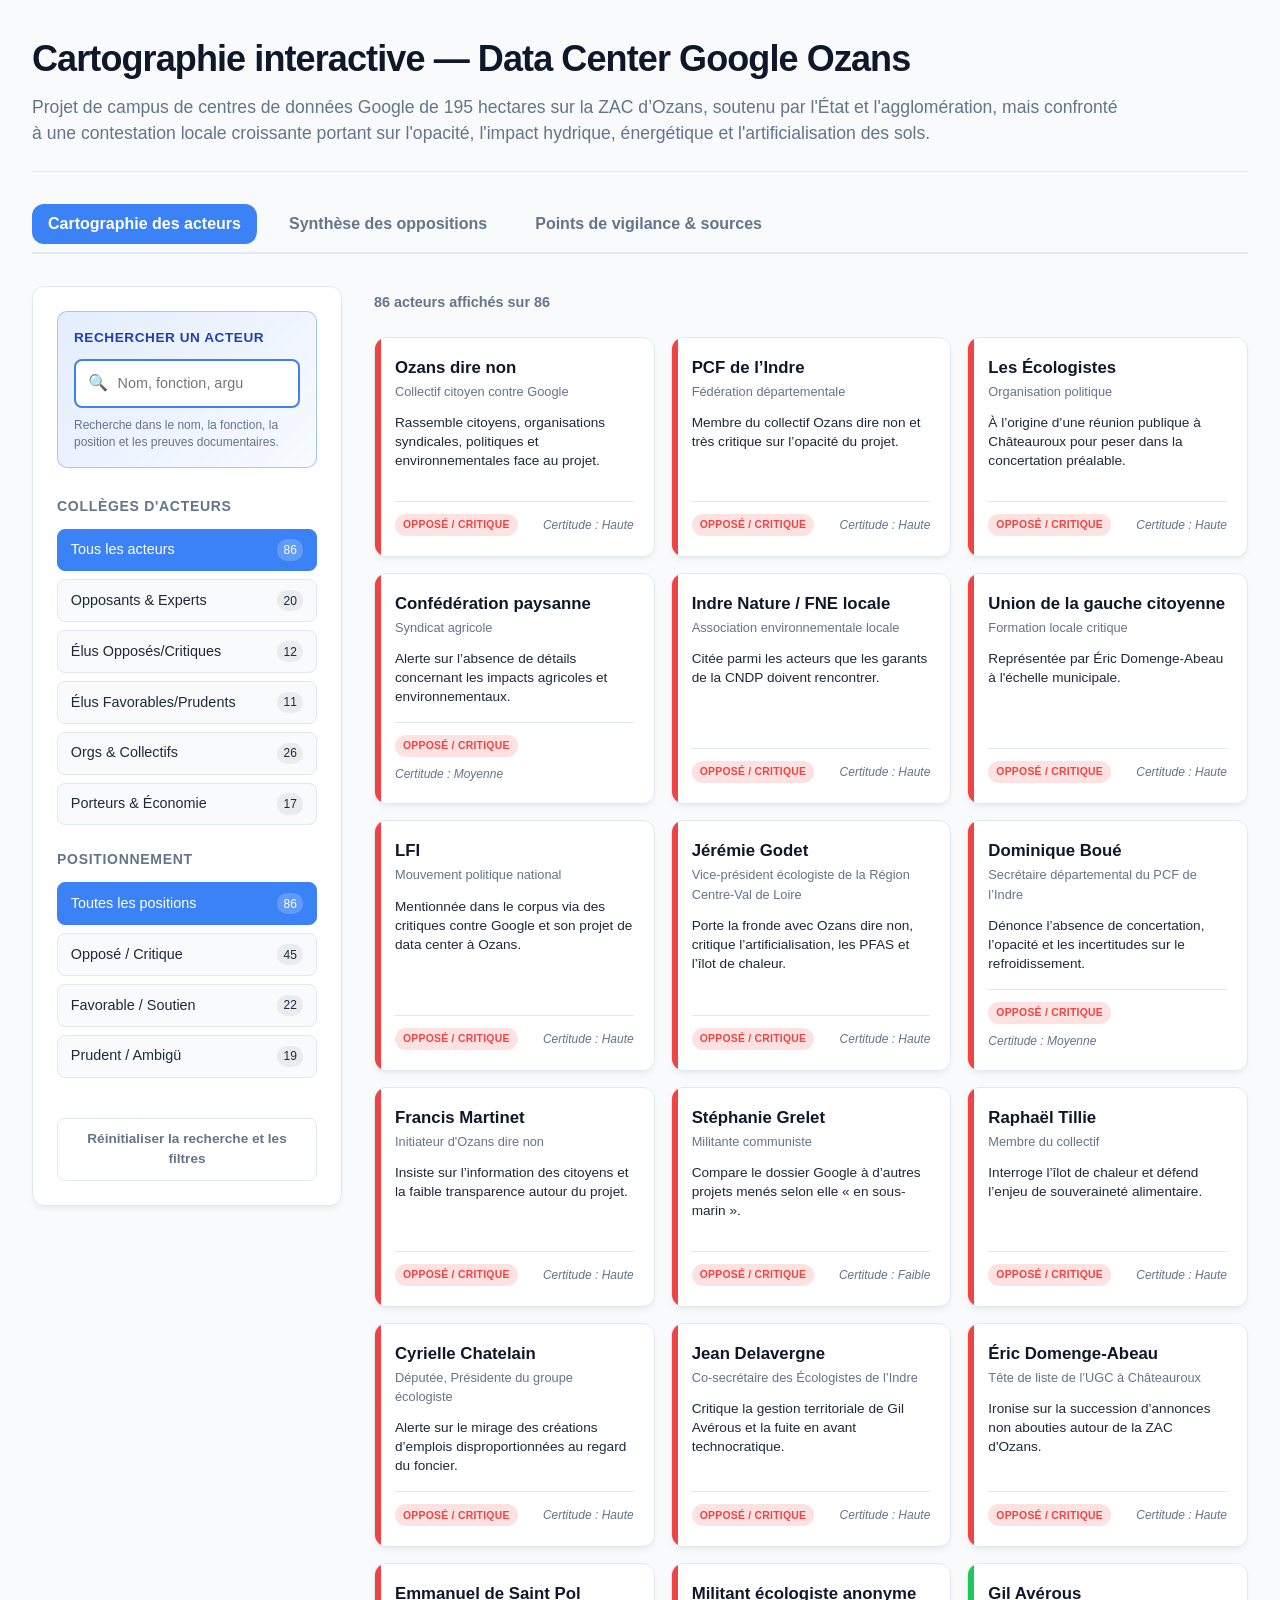
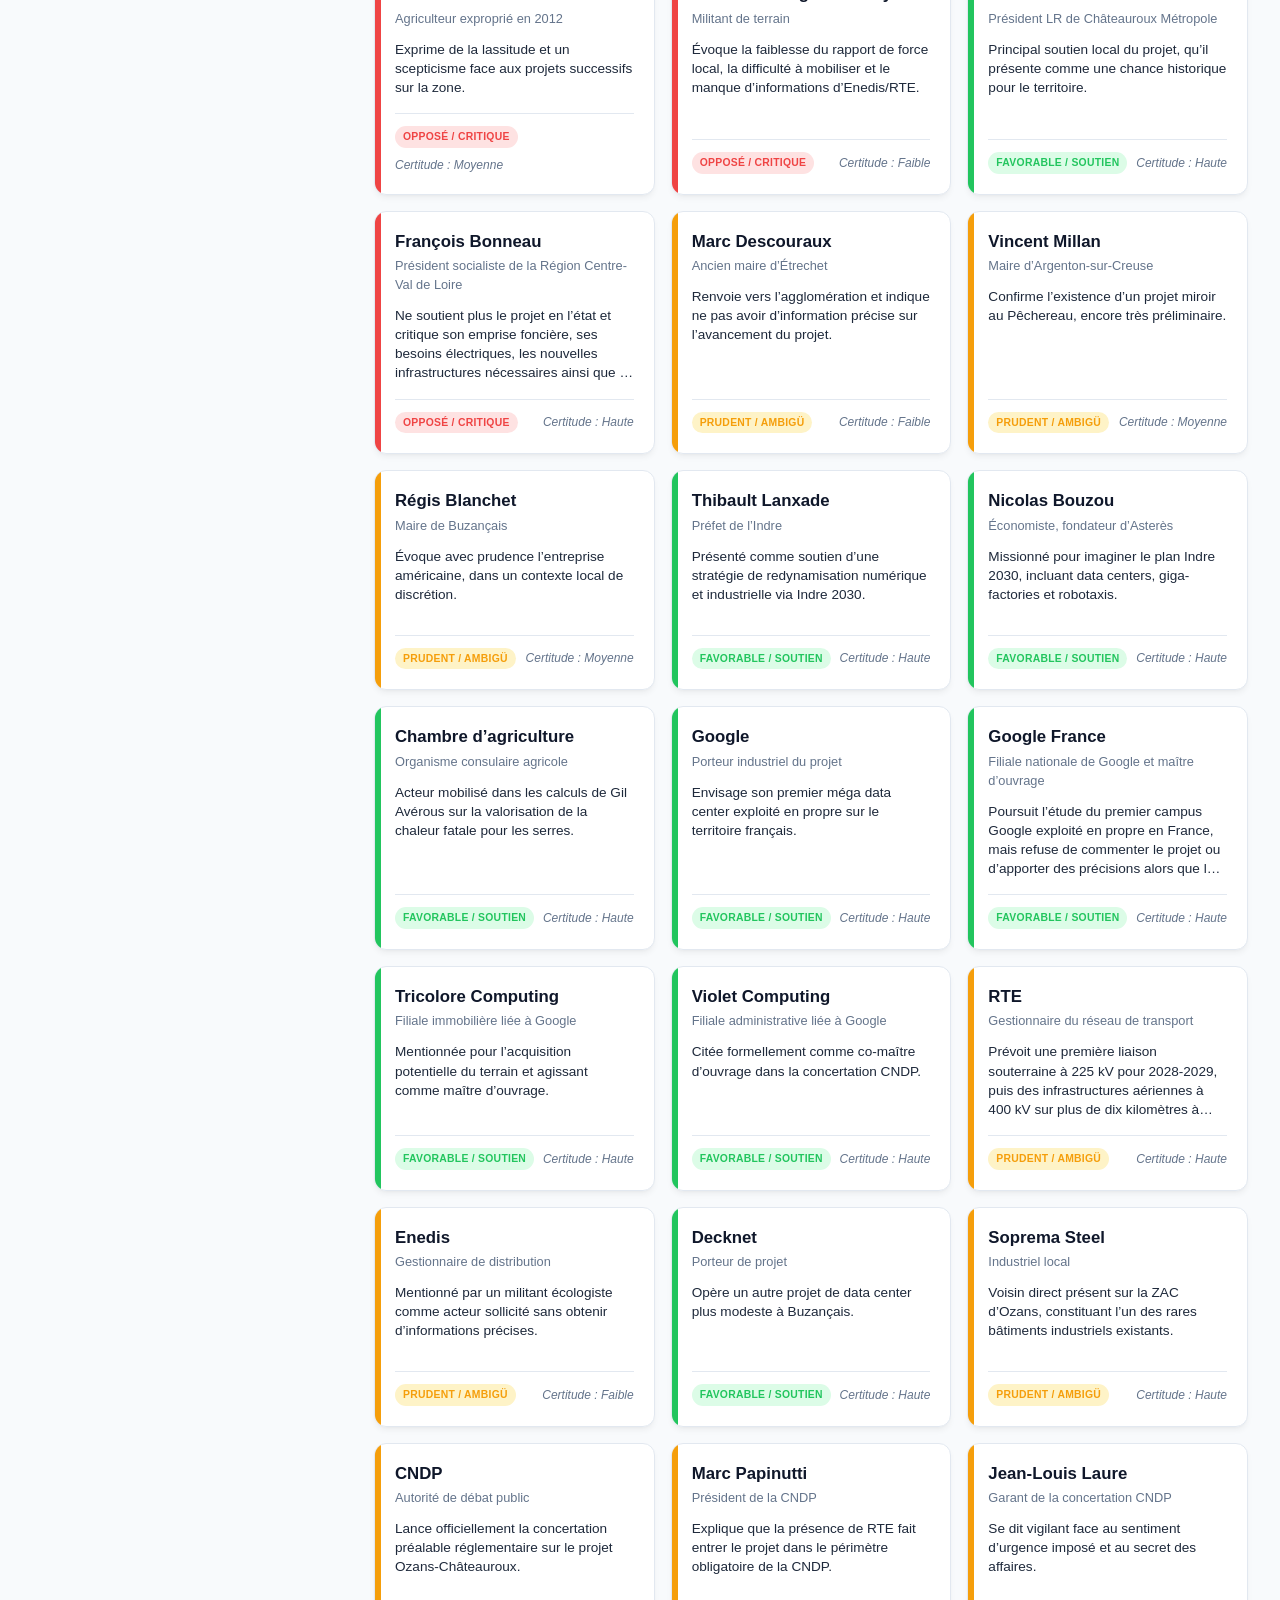
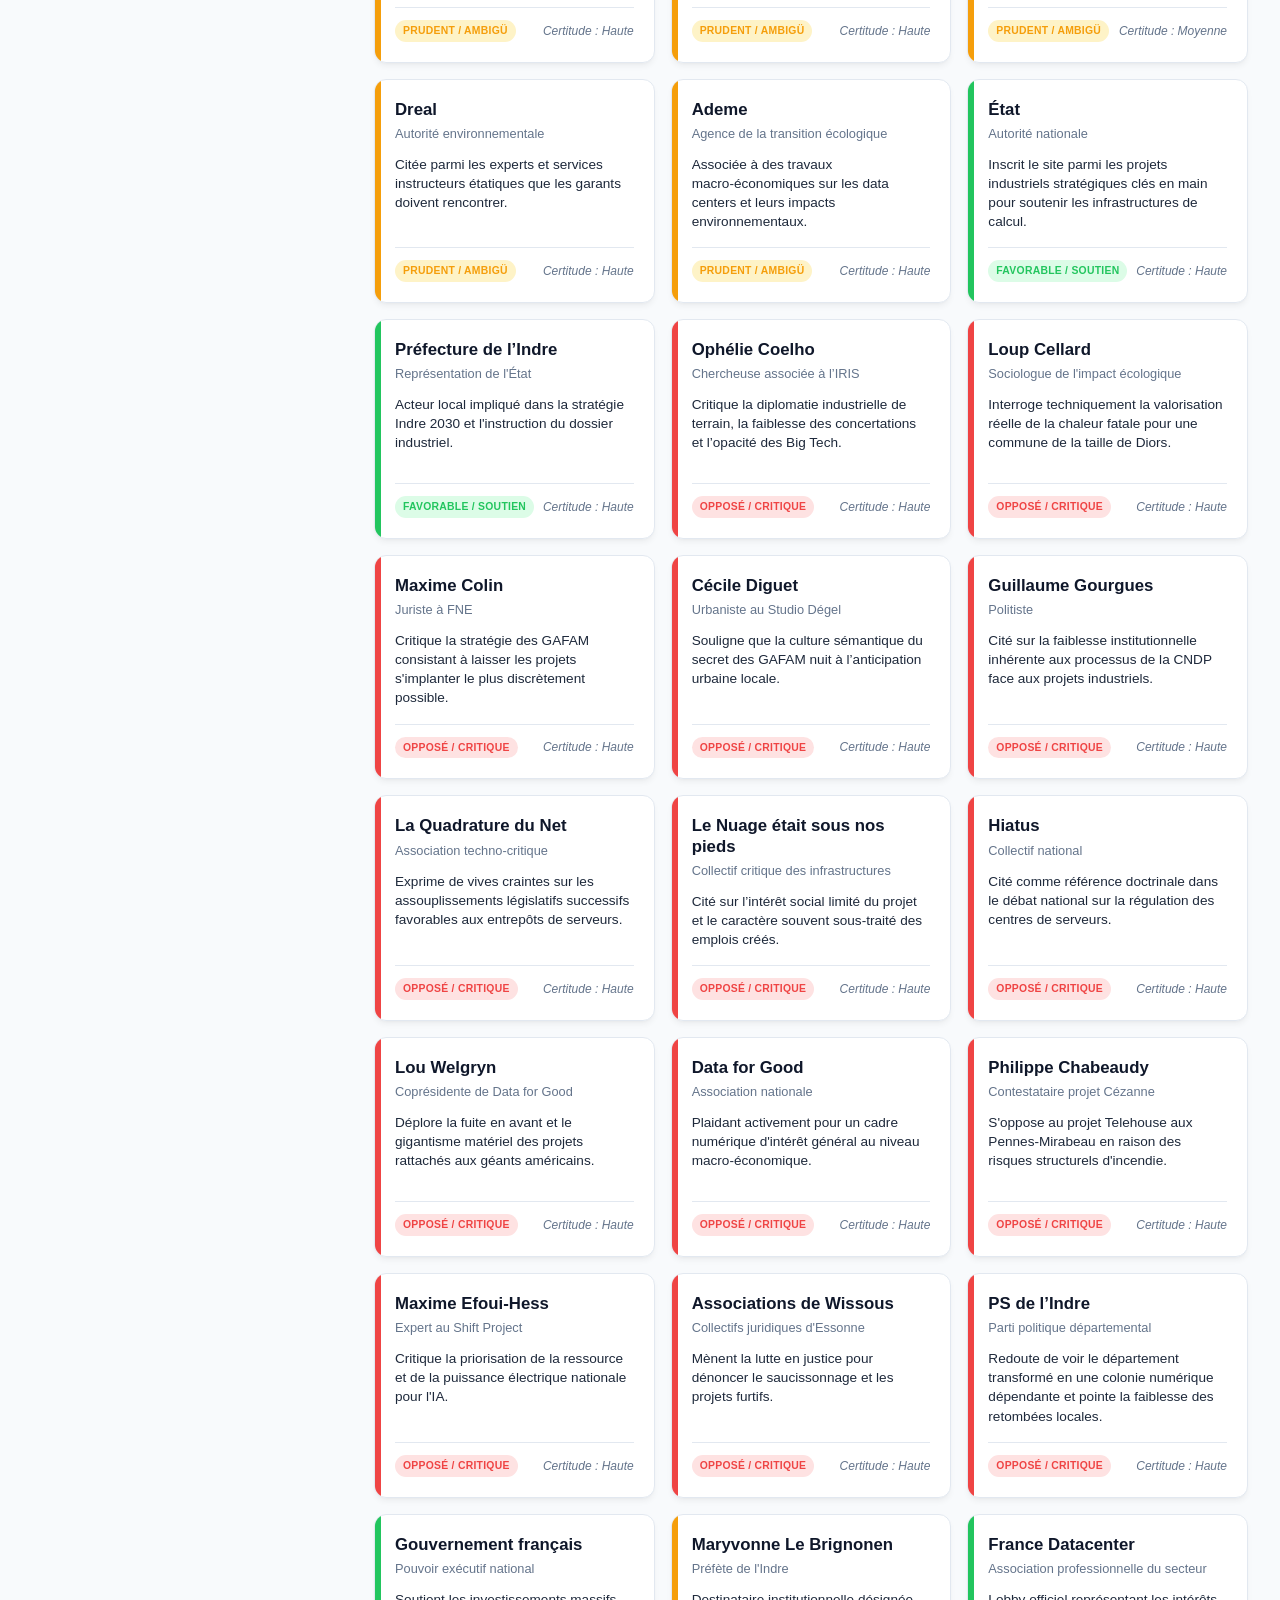
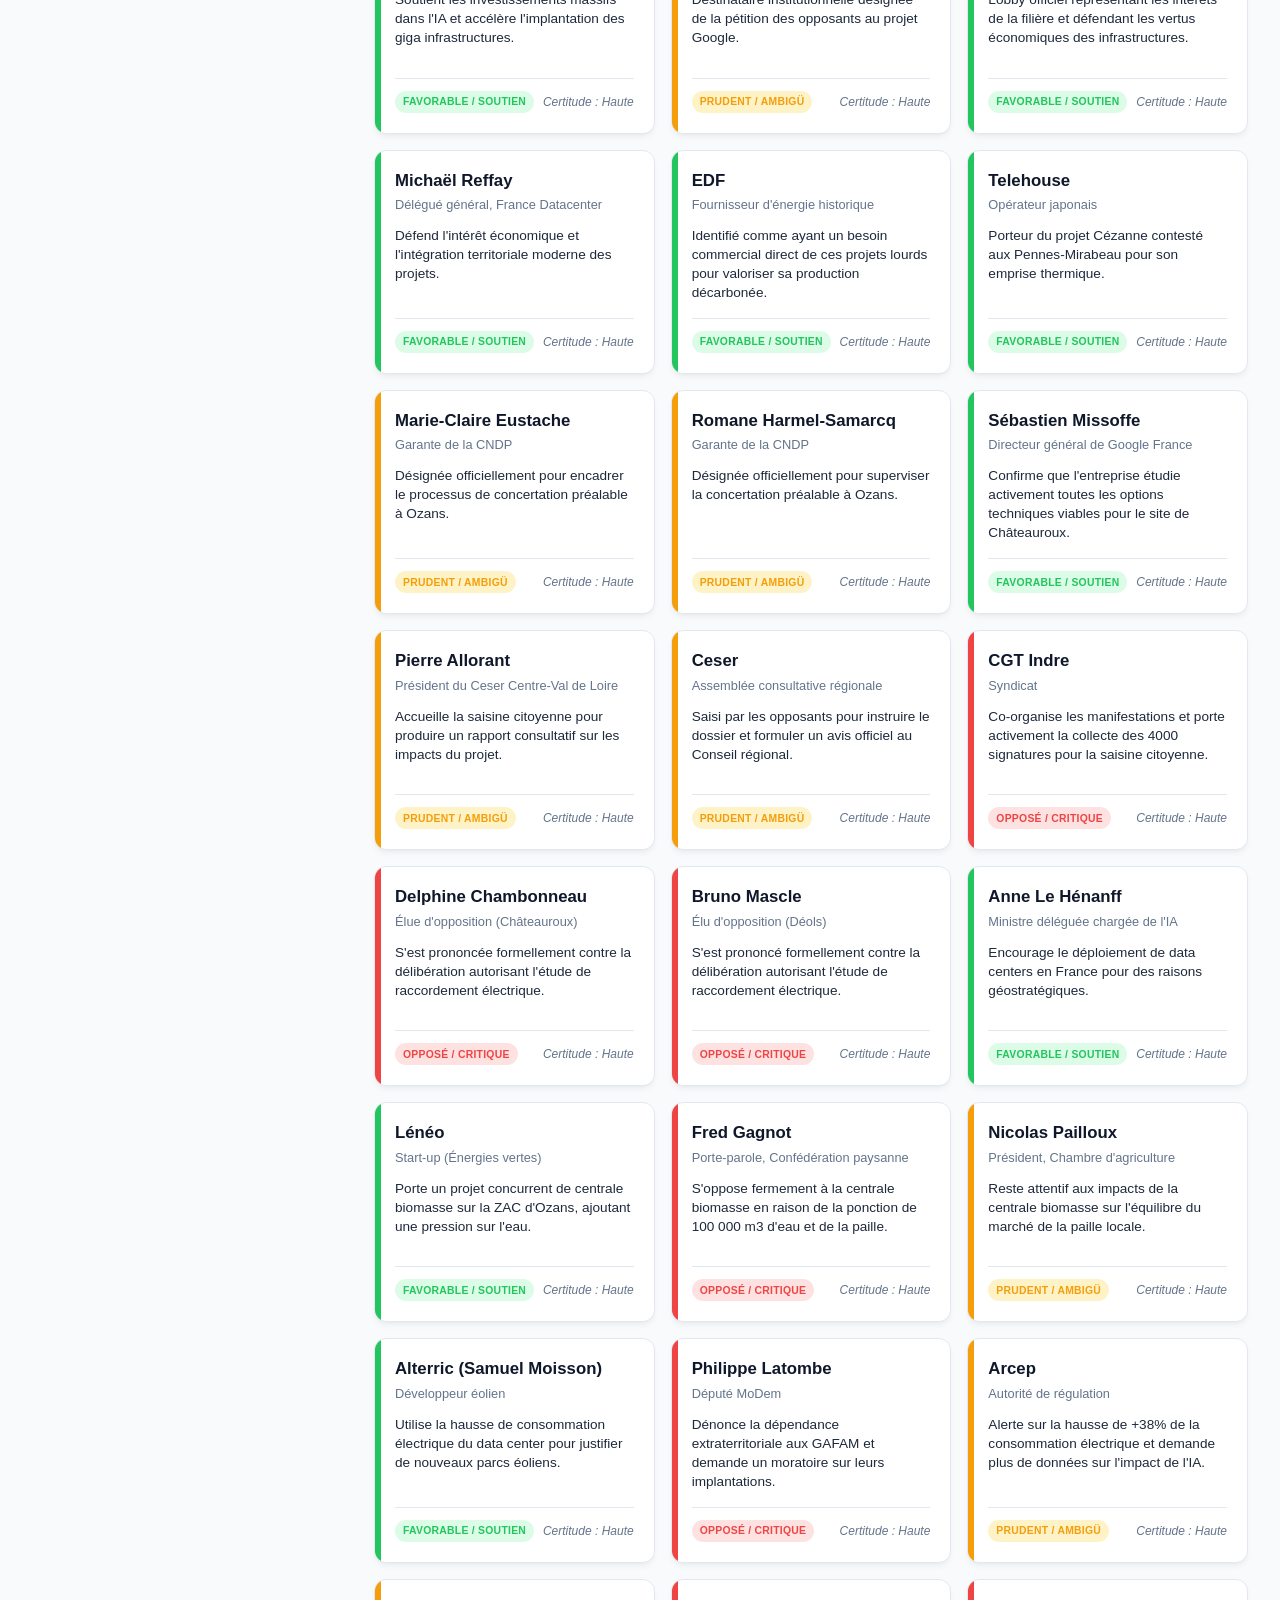
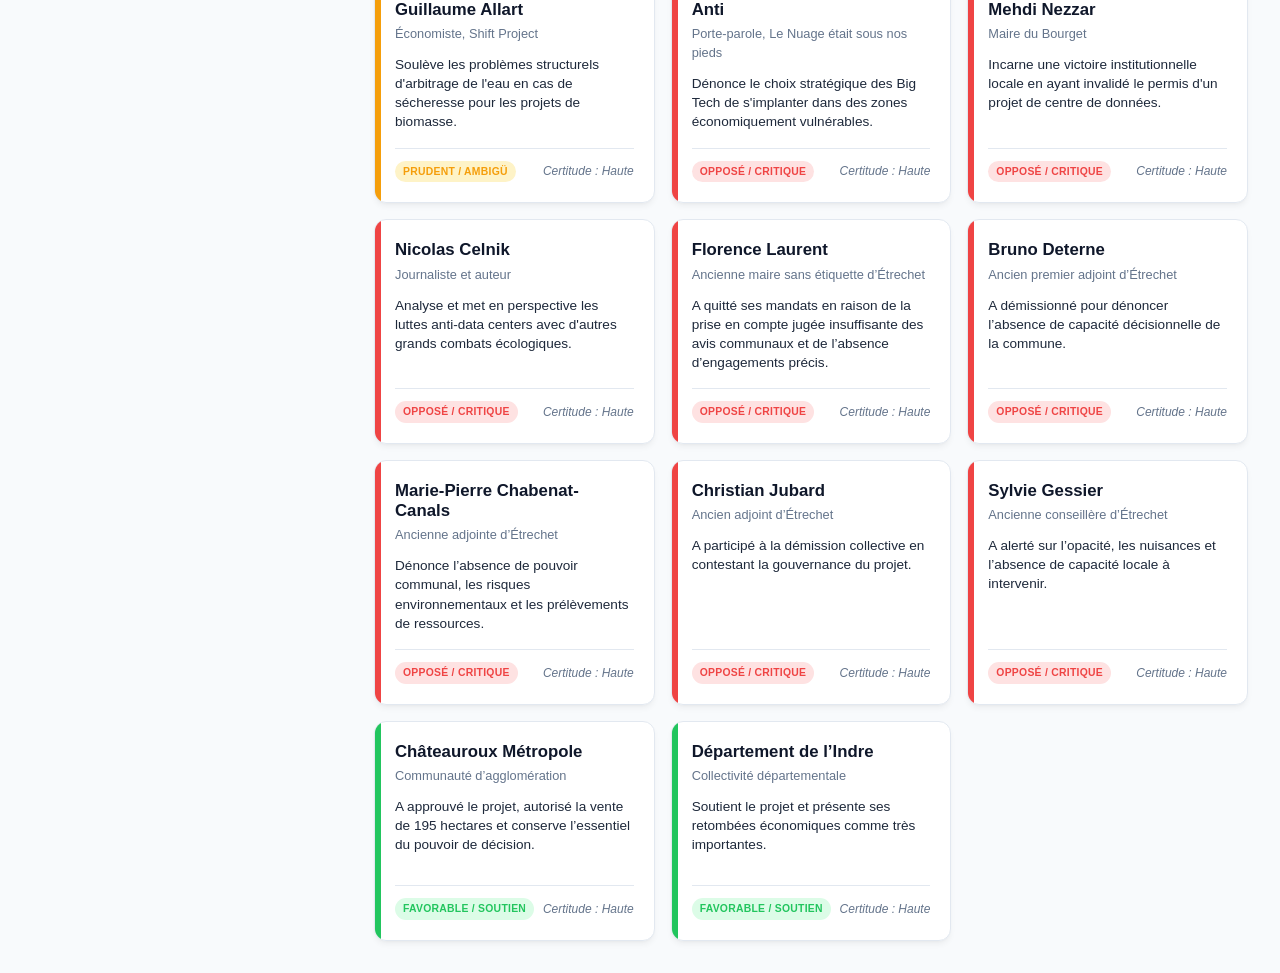
==== apps/cards/index.html @ 6a4aa81b "Add files via upload" ====
<!DOCTYPE html>
<html lang="fr">
<head>
    <meta charset="UTF-8">
    <meta name="viewport" content="width=device-width, initial-scale=1.0">
    <title>Cartographie interactive — Data Center Google Ozans</title>

    <link rel="stylesheet" href="../../assets/css/common.css">
<link rel="stylesheet" href="../../assets/css/cards.css">
</head>

<body>
    <header>
        <h1 id="header-title">Chargement...</h1>
        <p id="header-subtitle"></p>
    </header>

    <nav class="tabs" aria-label="Navigation principale">
        <button class="tab-btn active" type="button" data-tab="carto">Cartographie des acteurs</button>
        <button class="tab-btn" type="button" data-tab="griefs">Synthèse des oppositions</button>
        <button class="tab-btn" type="button" data-tab="vigilance">Points de vigilance &amp; sources</button>
    </nav>

    <div id="tab-carto" class="tab-content active">
        <div class="dashboard-layout">
            <aside class="filters-sidebar" aria-label="Recherche et filtres de la cartographie">
                <div class="search-section">
                    <label class="search-label" for="actor-search">Rechercher un acteur</label>

                    <div class="search-wrapper">
                        <span class="search-icon" aria-hidden="true">🔍</span>

                        <input
                            id="actor-search"
                            class="search-input"
                            type="search"
                            placeholder="Nom, fonction, argument..."
                            autocomplete="off"
                            aria-describedby="search-help"
                        >

                        <button
                            id="clear-search"
                            class="clear-search"
                            type="button"
                            aria-label="Effacer la recherche"
                            title="Effacer la recherche"
                        >×</button>
                    </div>

                    <p id="search-help" class="search-help">
                        Recherche dans le nom, la fonction, la position et les preuves documentaires.
                    </p>
                </div>

                <div class="filter-section">
                    <h3>Collèges d'acteurs</h3>
                    <div class="filter-options" id="cat-filters-container"></div>
                </div>

                <div class="filter-section">
                    <h3>Positionnement</h3>
                    <div class="filter-options" id="stance-filters-container"></div>
                </div>

                <button class="reset-filters-btn" id="reset-filters" type="button">
                    Réinitialiser la recherche et les filtres
                </button>
            </aside>

            <main class="actors-area">
                <div class="results-summary">
                    <p id="results-count" class="results-count" aria-live="polite"></p>
                </div>

                <div class="actors-grid" id="actors-grid"></div>
            </main>
        </div>
    </div>

    <div id="tab-griefs" class="tab-content">
        <div class="griefs-container" id="griefs-grid"></div>
    </div>

    <div id="tab-vigilance" class="tab-content">
        <div class="list-card">
            <h2>🔍 Points de vigilance majeurs</h2>
            <ul id="vigilance-list"></ul>
        </div>

        <div class="list-card">
            <h2>📰 Médias et sources d'investigation répertoriés</h2>
            <ul id="sources-list"></ul>
        </div>
    </div>

    <div class="modal" id="actor-modal" role="dialog" aria-modal="true" aria-labelledby="modal-name">
        <div class="modal-content">
            <button class="close-modal" id="close-modal" type="button" aria-label="Fermer la fenêtre">×</button>

            <div class="modal-field">
                <label>Nom / Entité</label>
                <h2 id="modal-name" class="modal-title"></h2>
            </div>

            <div class="modal-field">
                <label>Fonction / Rattachement</label>
                <p id="modal-role"></p>
            </div>

            <div class="modal-field">
                <label>Positionnement ou argument principal</label>
                <p id="modal-position"></p>
            </div>

            <div class="modal-field">
                <label>Verbatim / Preuve documentaire</label>
                <p id="modal-verbatim" class="modal-verbatim"></p>
            </div>

            <div class="modal-footer">
                <div class="modal-field">
                    <label>Orientation</label>
                    <span id="modal-stance-badge" class="badge"></span>
                </div>

                <div class="modal-field">
                    <label>Niveau de certitude</label>
                    <p id="modal-certainty" class="certitude"></p>
                </div>
            </div>
        </div>
    </div>

    <script src="../../assets/js/data-loader.js"></script>
<script src="../../assets/js/cards.js"></script>
</body>
</html>
---- assets/css/common.css ----
* { box-sizing: border-box; }
html { color-scheme: light; }
button, input { font: inherit; }
a { color: inherit; }
---- assets/css/cards.css ----
:root {
            --bg-primary: #f8fafc;
            --bg-card: #ffffff;
            --text-main: #1e293b;
            --text-muted: #64748b;
            --border-color: #e2e8f0;
            --color-opposed: #ef4444;
            --color-opposed-light: #fee2e2;
            --color-favorable: #22c55e;
            --color-favorable-light: #dcfce7;
            --color-neutral: #f59e0b;
            --color-neutral-light: #fef3c7;
            --primary: #3b82f6;
            --primary-dark: #1d4ed8;
            --primary-light: #eff6ff;
            --radius: 12px;
            --shadow: 0 4px 6px -1px rgb(0 0 0 / 0.05), 0 2px 4px -2px rgb(0 0 0 / 0.05);
            --transition: all 0.2s ease-in-out;
        }

        * {
            box-sizing: border-box;
            margin: 0;
            padding: 0;
        }

        body {
            font-family: -apple-system, BlinkMacSystemFont, "Segoe UI", Roboto, Helvetica, Arial, sans-serif;
            background-color: var(--bg-primary);
            color: var(--text-main);
            line-height: 1.5;
            padding: 2rem;
        }

        button,
        input {
            font: inherit;
        }

        header {
            margin-bottom: 2rem;
            border-bottom: 1px solid var(--border-color);
            padding-bottom: 1.5rem;
        }

        header h1 {
            margin-bottom: 0.5rem;
            color: #0f172a;
            font-size: 2.25rem;
            font-weight: 800;
            letter-spacing: -0.025em;
        }

        header p {
            max-width: 1100px;
            color: var(--text-muted);
            font-size: 1.1rem;
        }

        .tabs {
            display: flex;
            flex-wrap: wrap;
            gap: 1rem;
            margin-bottom: 2rem;
            border-bottom: 2px solid var(--border-color);
            padding-bottom: 0.5rem;
        }

        .tab-btn {
            border: none;
            border-radius: var(--radius);
            padding: 0.5rem 1rem;
            background: none;
            color: var(--text-muted);
            font-size: 1rem;
            font-weight: 600;
            cursor: pointer;
            transition: var(--transition);
        }

        .tab-btn:hover {
            background-color: var(--border-color);
            color: var(--text-main);
        }

        .tab-btn.active {
            background-color: var(--primary);
            color: white;
        }

        .tab-content {
            display: none;
            animation: fadeIn 0.2s ease-out;
        }

        .tab-content.active {
            display: block;
        }

        @keyframes fadeIn {
            from { opacity: 0; transform: translateY(4px); }
            to { opacity: 1; transform: translateY(0); }
        }

        .dashboard-layout {
            display: grid;
            grid-template-columns: 310px minmax(0, 1fr);
            gap: 2rem;
            align-items: start;
        }

        .actors-area {
            min-width: 0;
        }

        .results-summary {
            display: flex;
            align-items: center;
            justify-content: space-between;
            gap: 1rem;
            min-height: 35px;
            margin-bottom: 1rem;
        }

        .results-count {
            color: var(--text-muted);
            font-size: 0.9rem;
            font-weight: 600;
        }

        .actors-grid {
            display: grid;
            grid-template-columns: repeat(auto-fill, minmax(220px, 1fr));
            gap: 1rem;
            align-items: stretch;
            min-width: 0;
        }

        .actor-card {
            position: relative;
            display: flex;
            flex-direction: column;
            justify-content: space-between;
            min-width: 0;
            min-height: 220px;
            overflow: hidden;
            border: 1px solid var(--border-color);
            border-radius: var(--radius);
            padding: 1.25rem;
            background-color: var(--bg-card);
            box-shadow: var(--shadow);
            cursor: pointer;
            transition: var(--transition);
        }

        .actor-card:hover {
            transform: translateY(-4px);
            box-shadow: 0 10px 15px -3px rgb(0 0 0 / 0.1);
        }

        .actor-card:focus-visible {
            outline: 3px solid rgba(59, 130, 246, 0.35);
            outline-offset: 3px;
        }

        .actor-card::before {
            content: "";
            position: absolute;
            top: 0;
            left: 0;
            width: 6px;
            height: 100%;
        }

        .actor-card.opposed::before { background-color: var(--color-opposed); }
        .actor-card.favorable::before { background-color: var(--color-favorable); }
        .actor-card.neutral::before { background-color: var(--color-neutral); }

        .actor-header { margin-bottom: 0.75rem; }

        .actor-name {
            margin-bottom: 0.25rem;
            overflow-wrap: anywhere;
            color: #0f172a;
            font-size: 1.05rem;
            font-weight: 700;
            line-height: 1.2;
        }

        .actor-role {
            color: var(--text-muted);
            font-size: 0.8rem;
            font-weight: 500;
        }

        .actor-body {
            display: -webkit-box;
            margin-bottom: 1rem;
            overflow: hidden;
            color: var(--text-main);
            font-size: 0.85rem;
            line-height: 1.4;
            -webkit-line-clamp: 4;
            -webkit-box-orient: vertical;
        }

        .actor-footer {
            display: flex;
            align-items: center;
            justify-content: space-between;
            flex-wrap: wrap;
            gap: 0.5rem;
            border-top: 1px solid var(--border-color);
            padding-top: 0.75rem;
            font-size: 0.75rem;
        }

        .badge {
            display: inline-flex;
            align-items: center;
            border-radius: 20px;
            padding: 0.2rem 0.5rem;
            font-size: 0.65rem;
            font-weight: 600;
            letter-spacing: 0.025em;
            text-transform: uppercase;
        }

        .badge.opposed { background-color: var(--color-opposed-light); color: var(--color-opposed); }
        .badge.favorable { background-color: var(--color-favorable-light); color: var(--color-favorable); }
        .badge.neutral { background-color: var(--color-neutral-light); color: var(--color-neutral); }

        .certitude {
            color: var(--text-muted);
            font-style: italic;
            text-align: right;
        }

        .empty-state {
            grid-column: 1 / -1;
            border: 1px dashed var(--border-color);
            border-radius: var(--radius);
            padding: 3rem 1.5rem;
            background-color: var(--bg-card);
            color: var(--text-muted);
            font-weight: 500;
            text-align: center;
        }

        .filters-sidebar {
            position: sticky;
            top: 2rem;
            min-width: 0;
            border: 1px solid var(--border-color);
            border-radius: var(--radius);
            padding: 1.5rem;
            background-color: var(--bg-card);
            box-shadow: var(--shadow);
        }

        .filter-section { margin-bottom: 1.5rem; }
        .filter-section:last-child { margin-bottom: 0; }

        .filter-section h3 {
            margin-bottom: 0.75rem;
            color: var(--text-muted);
            font-size: 0.875rem;
            font-weight: 700;
            letter-spacing: 0.05em;
            text-transform: uppercase;
        }

        .filter-options {
            display: flex;
            flex-direction: column;
            gap: 0.5rem;
        }

        .filter-btn {
            display: flex;
            align-items: center;
            justify-content: space-between;
            gap: 0.75rem;
            width: 100%;
            border: 1px solid var(--border-color);
            border-radius: 8px;
            padding: 0.6rem 0.8rem;
            background-color: var(--bg-primary);
            color: var(--text-main);
            font-size: 0.9rem;
            font-weight: 500;
            text-align: left;
            cursor: pointer;
            transition: var(--transition);
        }

        .filter-btn:hover,
        .filter-btn.active {
            border-color: var(--primary);
            background-color: var(--primary);
            color: white;
        }

        .filter-btn:focus-visible {
            outline: 3px solid rgba(59, 130, 246, 0.25);
            outline-offset: 2px;
        }

        .filter-btn .count {
            flex: 0 0 auto;
            min-width: 24px;
            border-radius: 10px;
            padding: 0.1rem 0.4rem;
            background-color: rgba(0, 0, 0, 0.06);
            font-size: 0.75rem;
            text-align: center;
        }

        .filter-btn.active .count,
        .filter-btn:hover .count { background-color: rgba(255, 255, 255, 0.2); }

        .search-section {
            margin-bottom: 1.75rem;
            border: 1px solid rgba(59, 130, 246, 0.4);
            border-radius: 10px;
            padding: 1rem;
            background: linear-gradient(135deg, rgba(59, 130, 246, 0.14), rgba(59, 130, 246, 0.04));
        }

        .search-label {
            display: block;
            margin-bottom: 0.65rem;
            color: #1e40af;
            font-size: 0.85rem;
            font-weight: 800;
            letter-spacing: 0.04em;
            text-transform: uppercase;
        }

        .search-wrapper { position: relative; }

        .search-icon {
            position: absolute;
            top: 50%;
            left: 0.85rem;
            transform: translateY(-50%);
            color: var(--primary);
            line-height: 1;
            pointer-events: none;
        }

        .search-input {
            width: 100%;
            min-height: 48px;
            border: 2px solid var(--primary);
            border-radius: 8px;
            outline: none;
            padding: 0.75rem 2.5rem 0.75rem 2.6rem;
            background-color: #ffffff;
            color: var(--text-main);
            font-size: 0.9rem;
            font-weight: 500;
            transition: var(--transition);
        }

        .search-input:focus {
            border-color: var(--primary-dark);
            box-shadow: 0 0 0 4px rgba(59, 130, 246, 0.18);
        }

        .clear-search {
            position: absolute;
            top: 50%;
            right: 0.65rem;
            display: none;
            transform: translateY(-50%);
            width: 28px;
            height: 28px;
            border: none;
            border-radius: 50%;
            background-color: var(--border-color);
            color: var(--text-muted);
            font-size: 1rem;
            font-weight: 700;
            cursor: pointer;
        }

        .clear-search.visible {
            display: inline-flex;
            align-items: center;
            justify-content: center;
        }

        .clear-search:hover { background-color: #cbd5e1; color: var(--text-main); }

        .search-help {
            margin-top: 0.55rem;
            color: var(--text-muted);
            font-size: 0.75rem;
            line-height: 1.4;
        }

        .reset-filters-btn {
            width: 100%;
            margin-top: 1rem;
            border: 1px solid var(--border-color);
            border-radius: 8px;
            padding: 0.65rem 0.8rem;
            background-color: white;
            color: var(--text-muted);
            font-size: 0.85rem;
            font-weight: 600;
            cursor: pointer;
            transition: var(--transition);
        }

        .reset-filters-btn:hover {
            border-color: var(--primary);
            background-color: var(--primary-light);
            color: var(--primary-dark);
        }

        .modal {
            position: fixed;
            inset: 0;
            z-index: 1000;
            display: none;
            align-items: center;
            justify-content: center;
            padding: 1rem;
            background-color: rgba(15, 23, 42, 0.6);
            backdrop-filter: blur(4px);
        }

        .modal.active { display: flex; }

        .modal-content {
            position: relative;
            width: 100%;
            max-width: 600px;
            max-height: calc(100vh - 2rem);
            overflow-y: auto;
            border-radius: var(--radius);
            padding: 2rem;
            background-color: var(--bg-card);
            box-shadow: 0 25px 50px -12px rgb(0 0 0 / 0.25);
            animation: modalAnim 0.2s ease-out;
        }

        @keyframes modalAnim {
            from { opacity: 0; transform: scale(0.95); }
            to { opacity: 1; transform: scale(1); }
        }

        .close-modal {
            position: absolute;
            top: 1rem;
            right: 1rem;
            border: none;
            background: none;
            color: var(--text-muted);
            font-size: 1.5rem;
            cursor: pointer;
        }

        .modal-field { margin-bottom: 1.25rem; }

        .modal-field label {
            display: block;
            margin-bottom: 0.25rem;
            color: var(--text-muted);
            font-size: 0.8rem;
            font-weight: 700;
            text-transform: uppercase;
        }

        .modal-title {
            padding-right: 2rem;
            font-size: 1.6rem;
            font-weight: 700;
        }

        .modal-verbatim {
            border-left: 4px solid var(--primary);
            border-radius: 4px;
            padding: 1rem;
            background-color: var(--bg-primary);
            font-style: italic;
        }

        .modal-footer {
            display: flex;
            justify-content: space-between;
            gap: 1rem;
            margin-top: 1.5rem;
            border-top: 1px solid var(--border-color);
            padding-top: 1rem;
        }

        .modal-footer .modal-field { margin: 0; }
        .modal-footer .modal-field:last-child { text-align: right; }

        .griefs-container {
            display: grid;
            grid-template-columns: repeat(auto-fill, minmax(420px, 1fr));
            gap: 2rem;
        }

        .grief-card,
        .list-card {
            border: 1px solid var(--border-color);
            border-radius: var(--radius);
            padding: 2rem;
            background-color: var(--bg-card);
            box-shadow: var(--shadow);
        }

        .grief-card h2 { margin-bottom: 1rem; color: #0f172a; font-size: 1.3rem; }
        .list-card { margin-bottom: 2rem; }
        .list-card h2 { margin-bottom: 1rem; font-size: 1.4rem; }
        .list-card ul { padding-left: 1.5rem; }
        .list-card li { margin-bottom: 0.75rem; }

        @media (max-width: 1150px) {
            .dashboard-layout { grid-template-columns: 280px minmax(0, 1fr); gap: 1.25rem; }
        }

        @media (max-width: 900px) {
            body { padding: 1.25rem; }
            .dashboard-layout { grid-template-columns: 1fr; }
            .filters-sidebar { grid-row: 1; position: static; }
            .actors-area { grid-row: 2; }
            .filter-options { display: grid; grid-template-columns: repeat(2, minmax(0, 1fr)); }
        }

        @media (max-width: 650px) {
            body { padding: 1rem; }
            header h1 { font-size: 1.75rem; }
            .tab-btn { flex: 1 1 100%; }
            .actors-grid { grid-template-columns: 1fr; }
            .griefs-container,
            .filter-options { grid-template-columns: 1fr; }
            .modal-footer { align-items: flex-start; flex-direction: column; }
            .certitude,
            .modal-footer .modal-field:last-child { text-align: left; }
        }
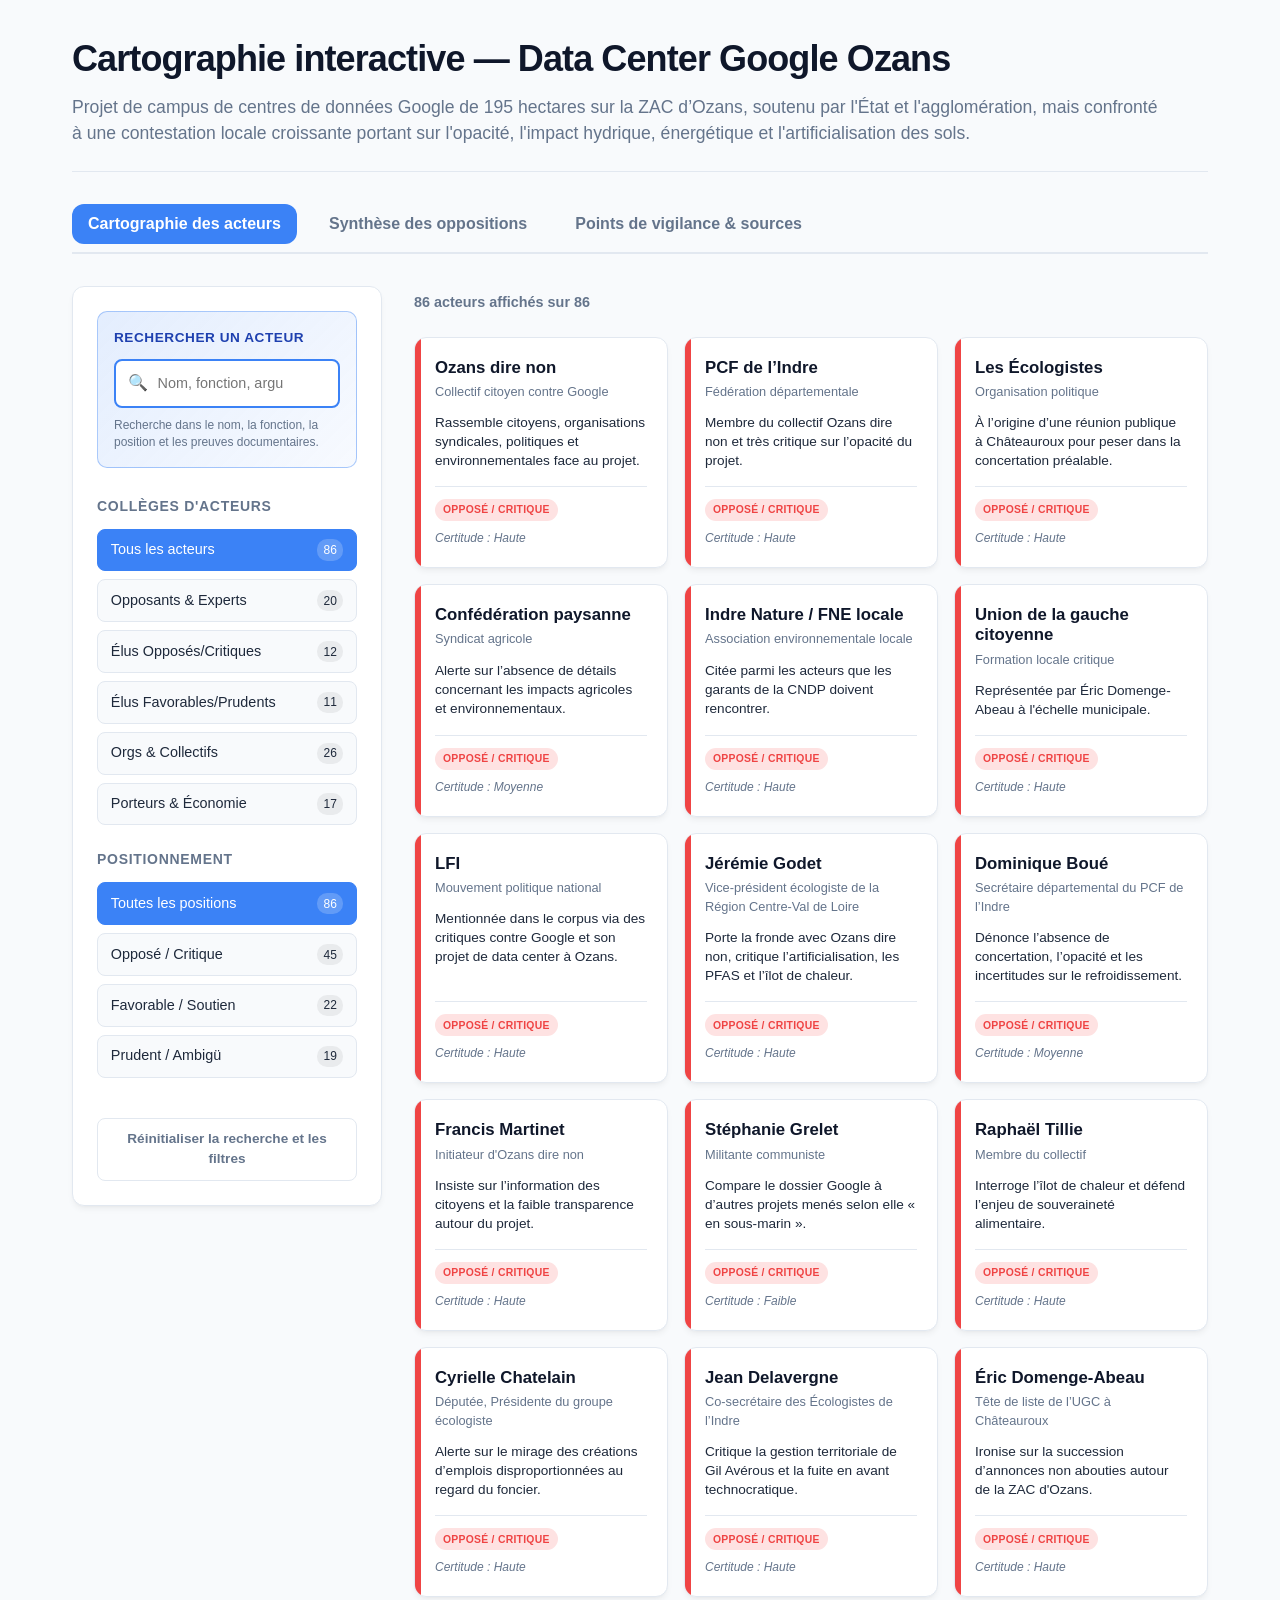
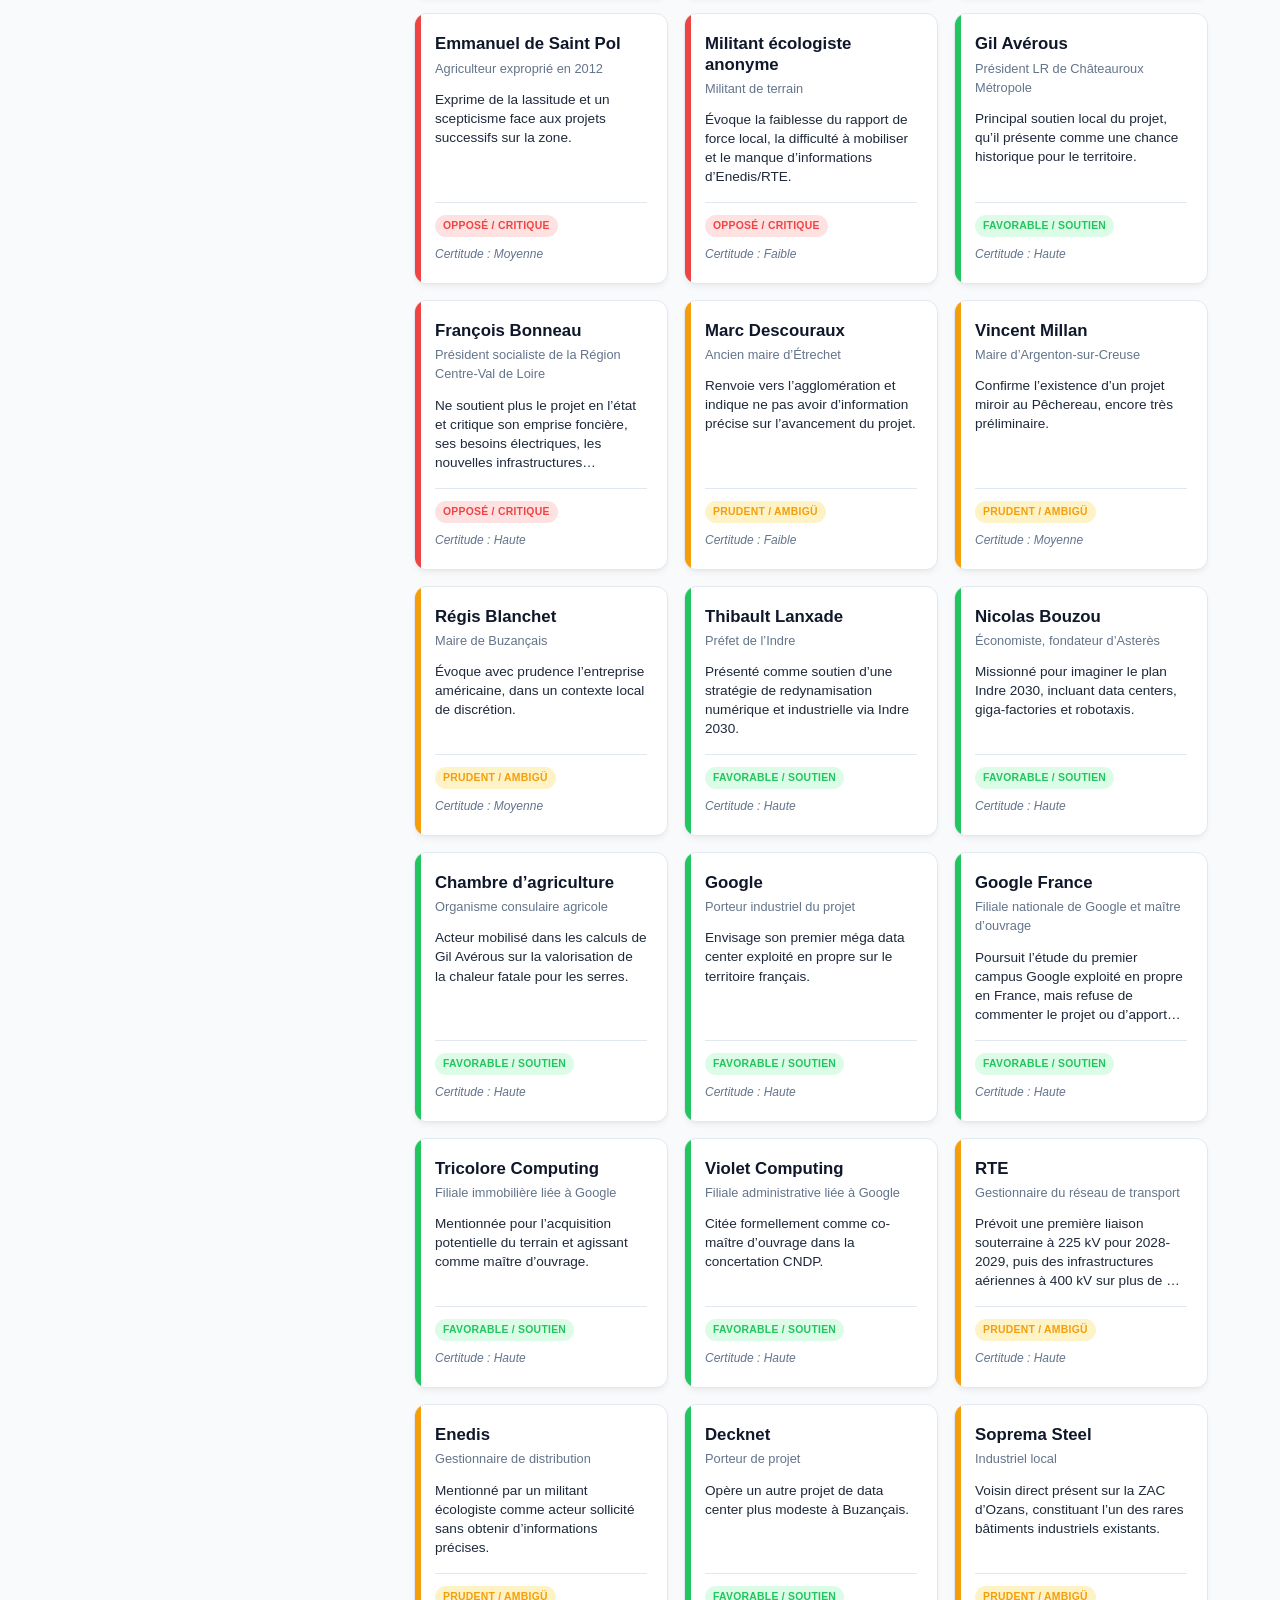
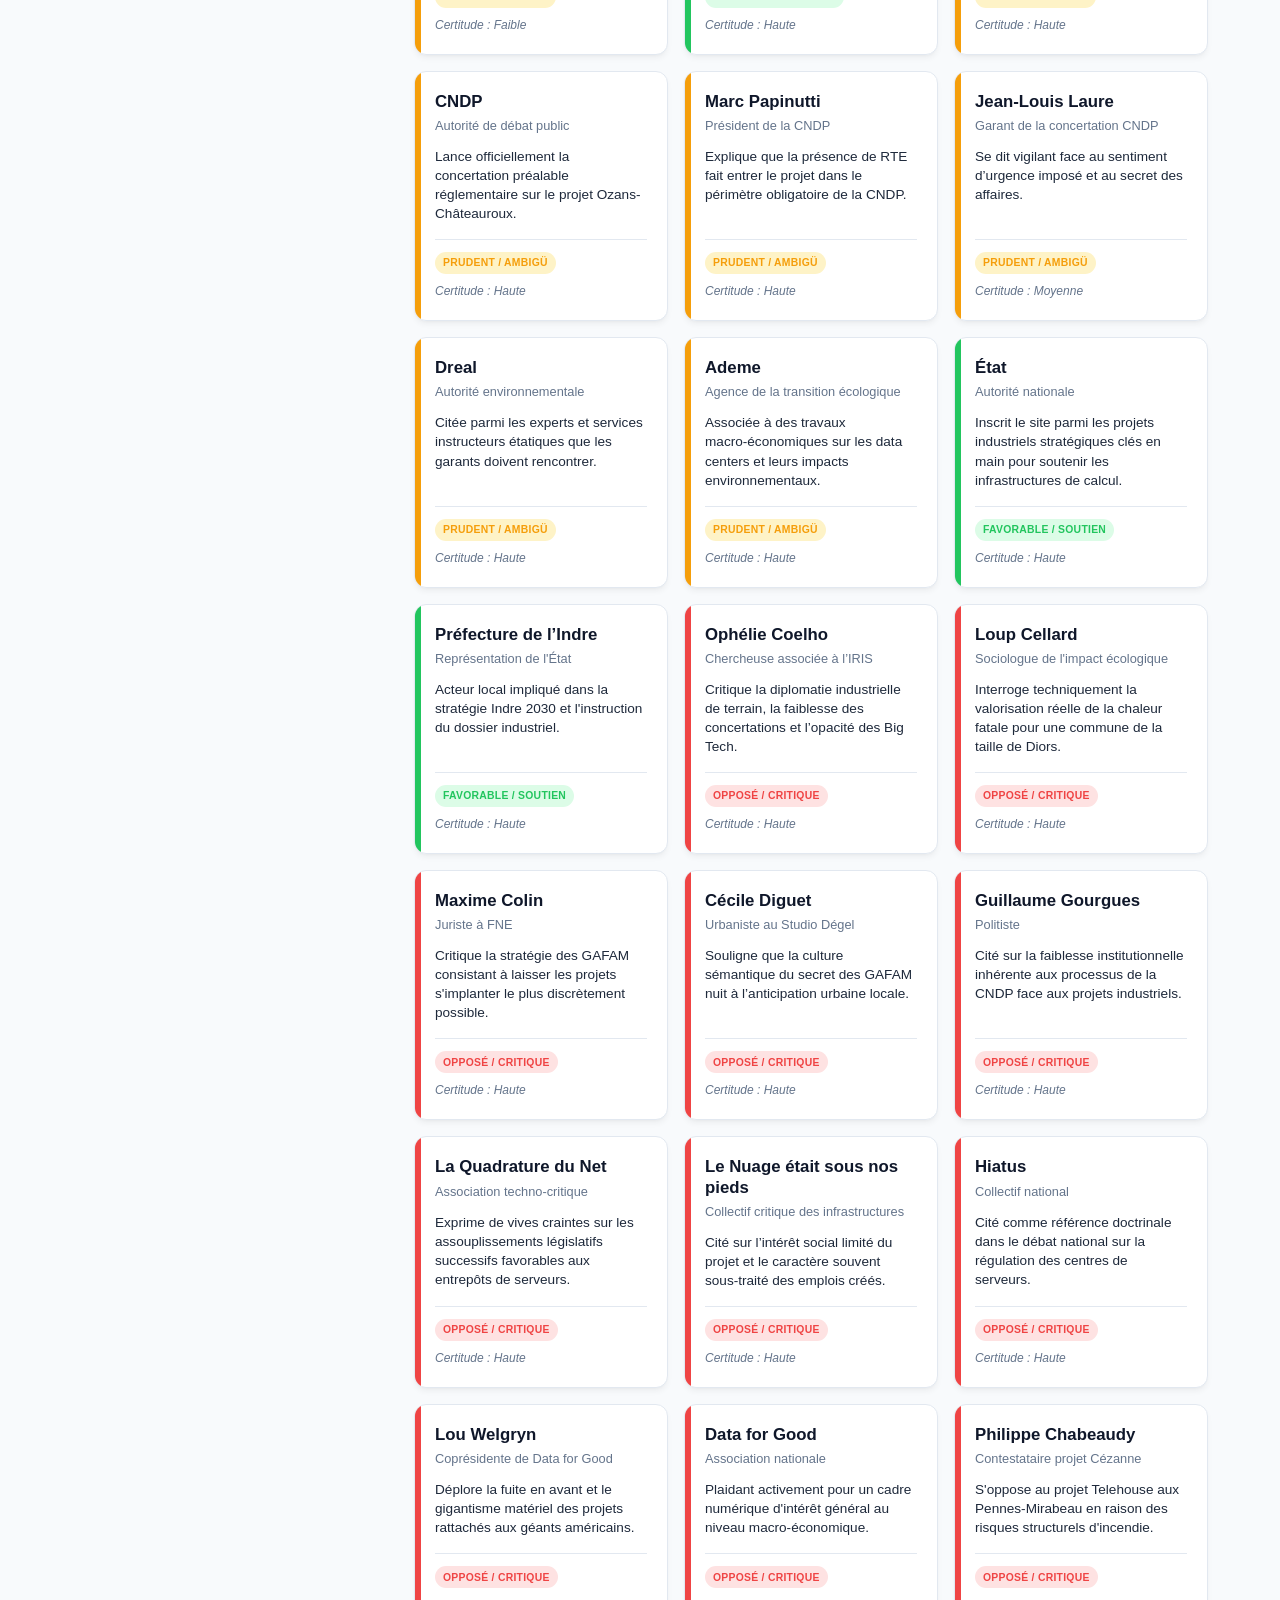
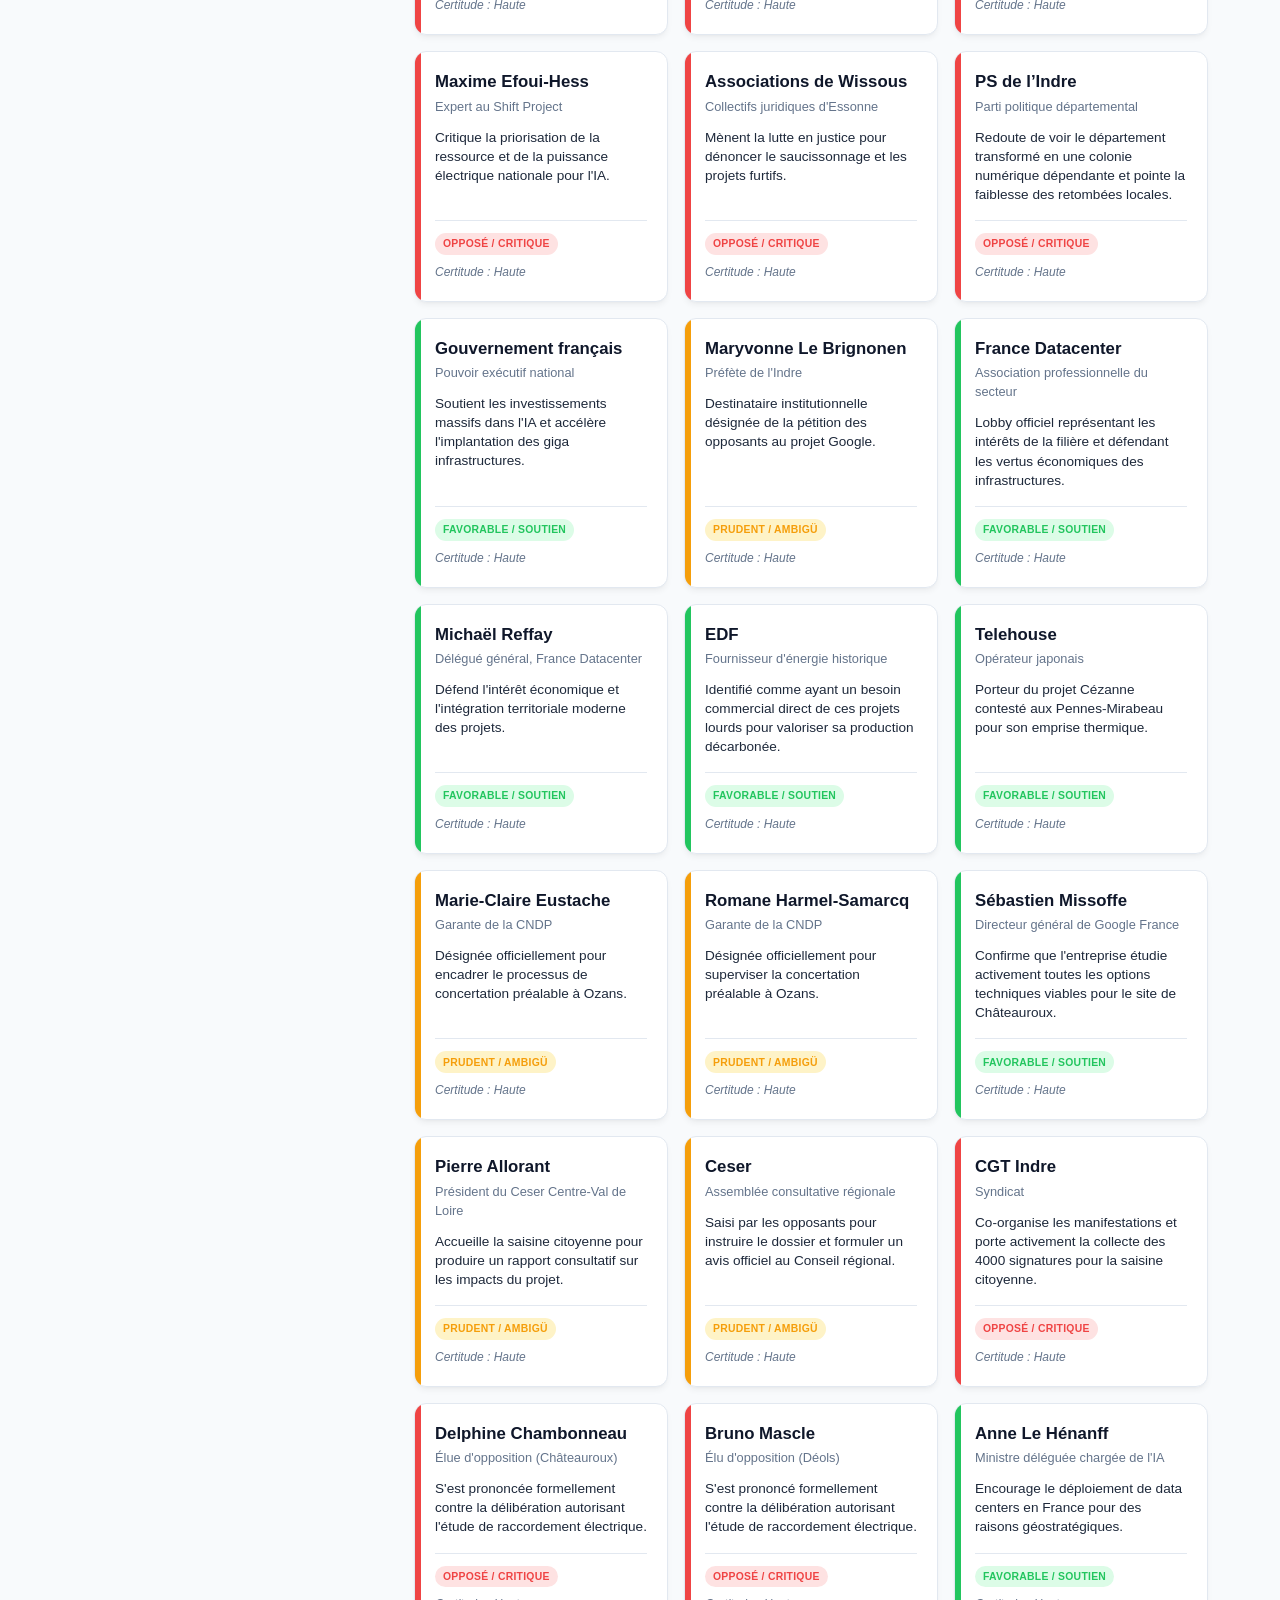
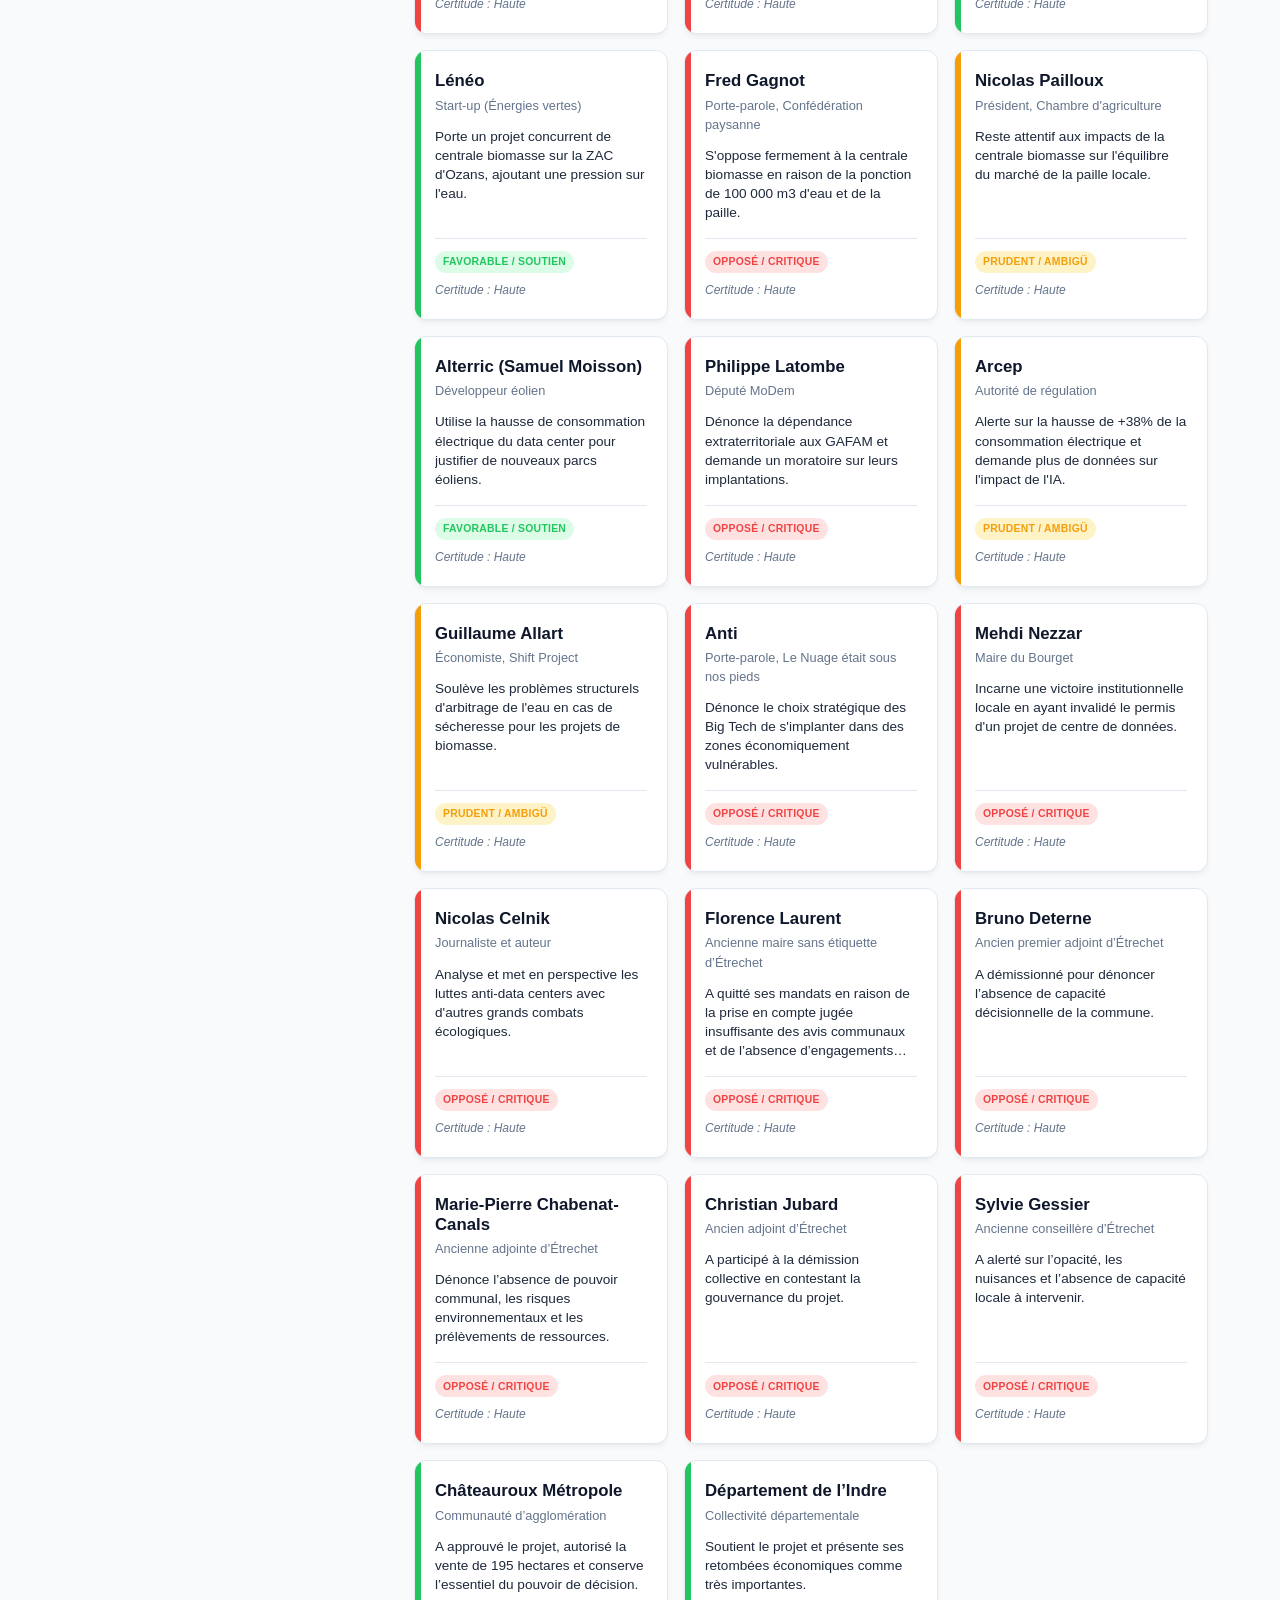
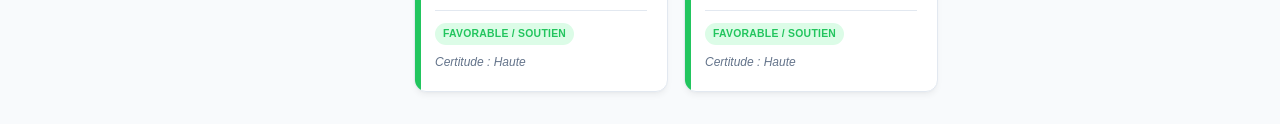
==== commit 134ae621: "Add files via upload" ====
--- a/apps/cards/index.html
+++ b/apps/cards/index.html
@@ -135,4 +135,4 @@
     <script src="../../assets/js/data-loader.js"></script>
 <script src="../../assets/js/cards.js"></script>
 </body>
-</html>+</html>
--- a/assets/css/cards.css
+++ b/assets/css/cards.css
@@ -544,3 +544,5 @@
             .certitude,
             .modal-footer .modal-field:last-child { text-align: left; }
         }
+
+body{max-width:1200px;margin:0 auto;}
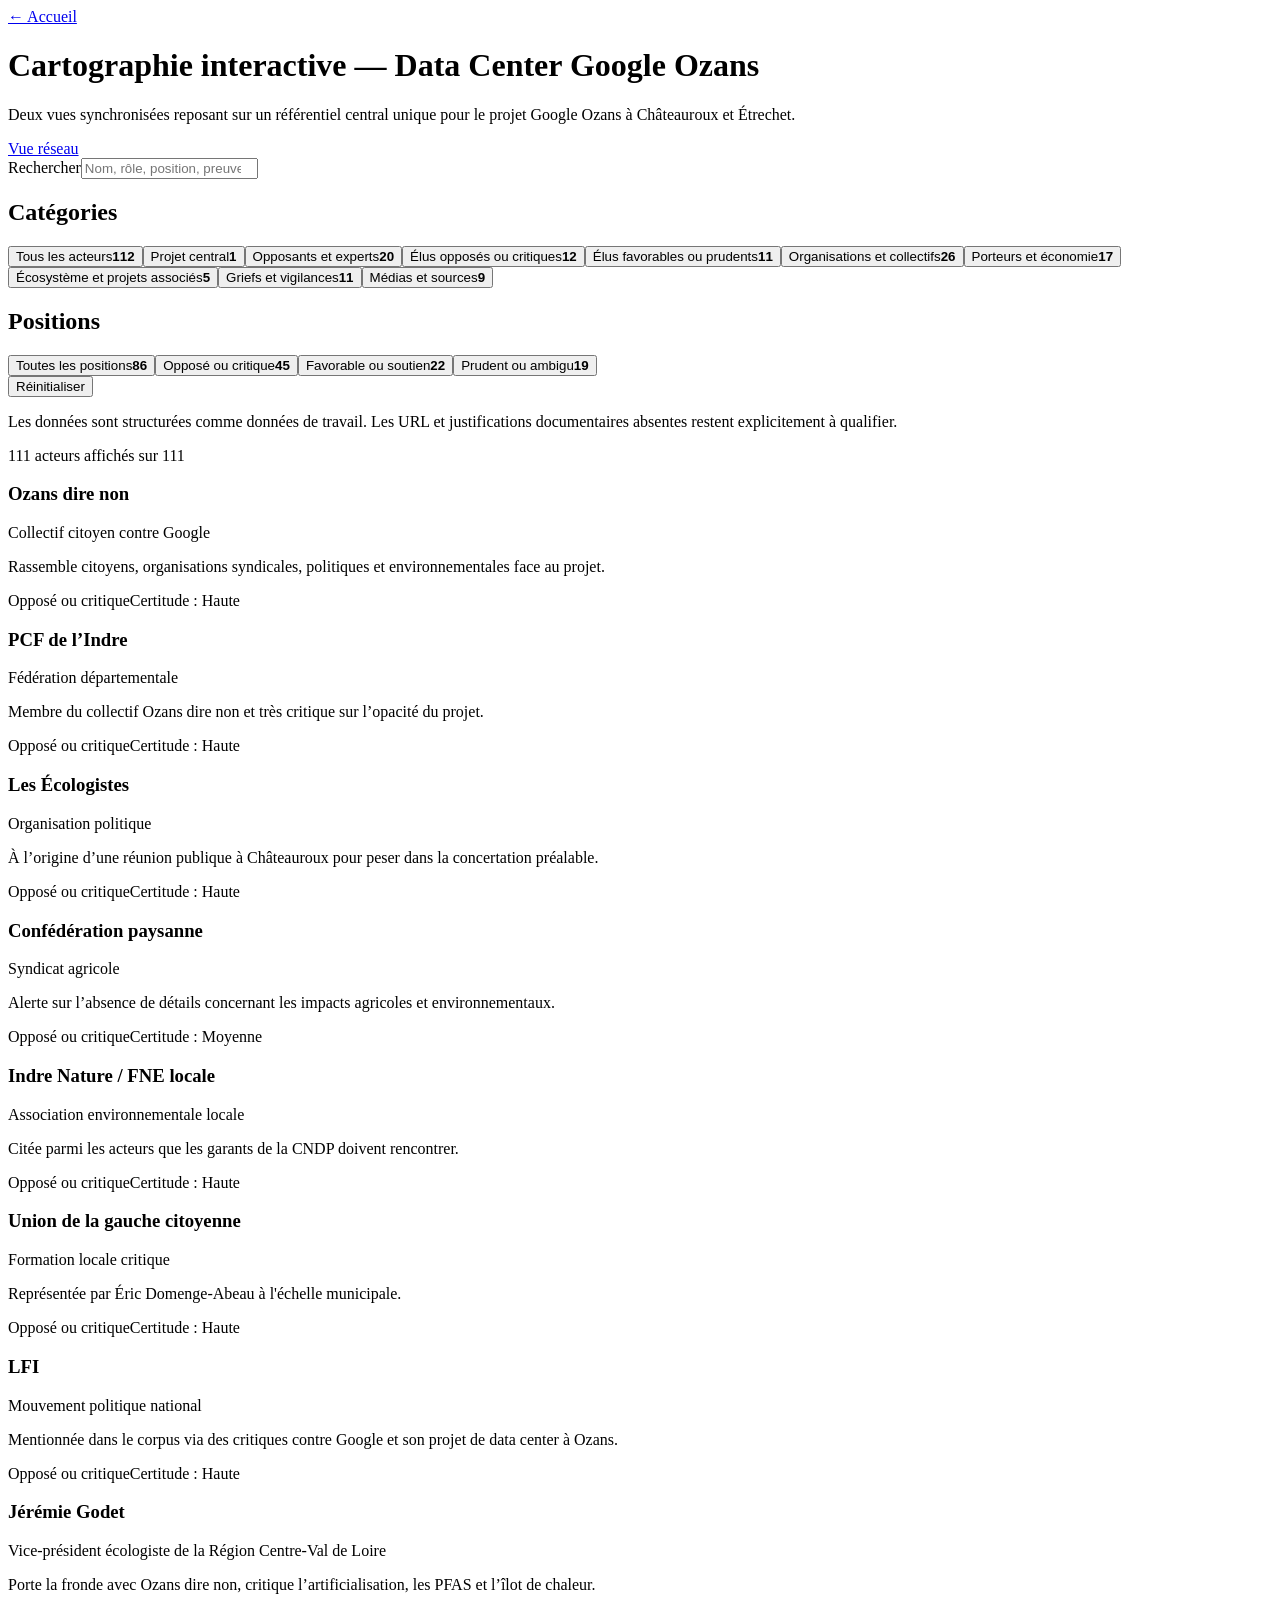
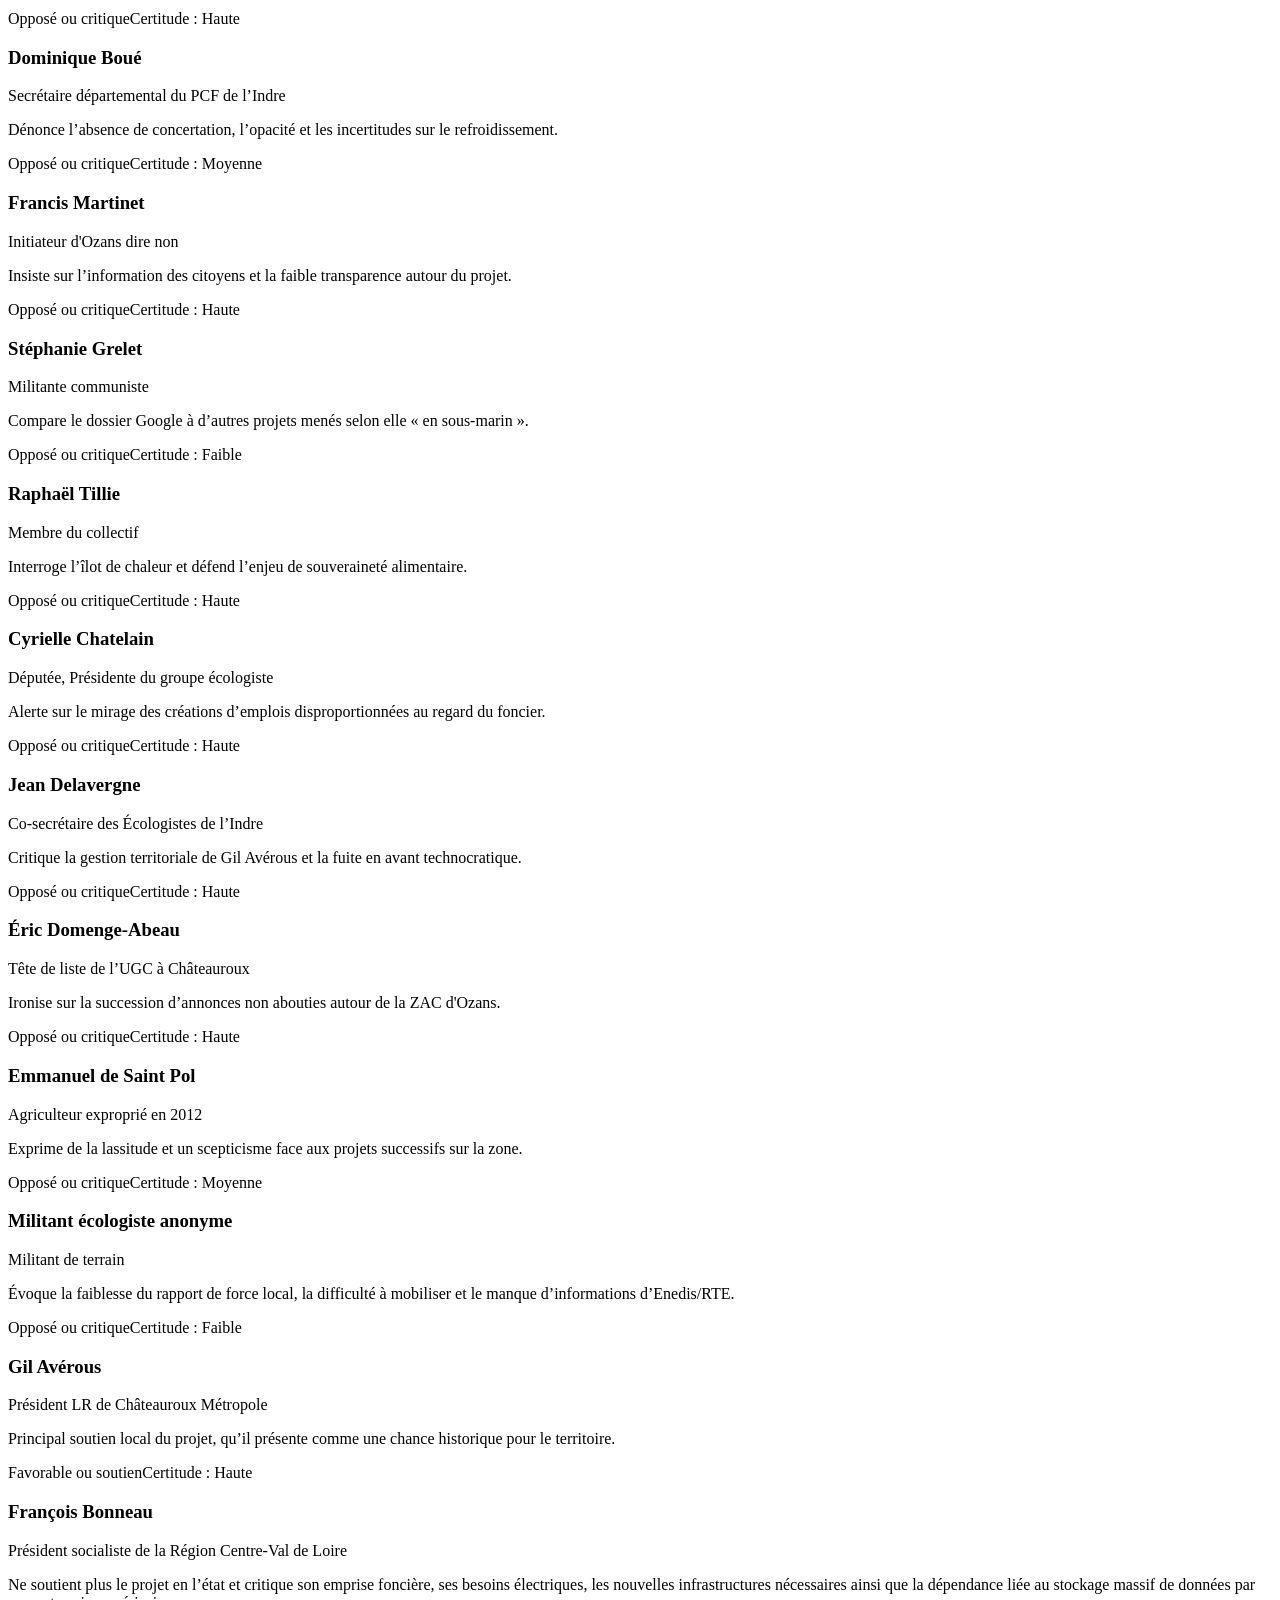
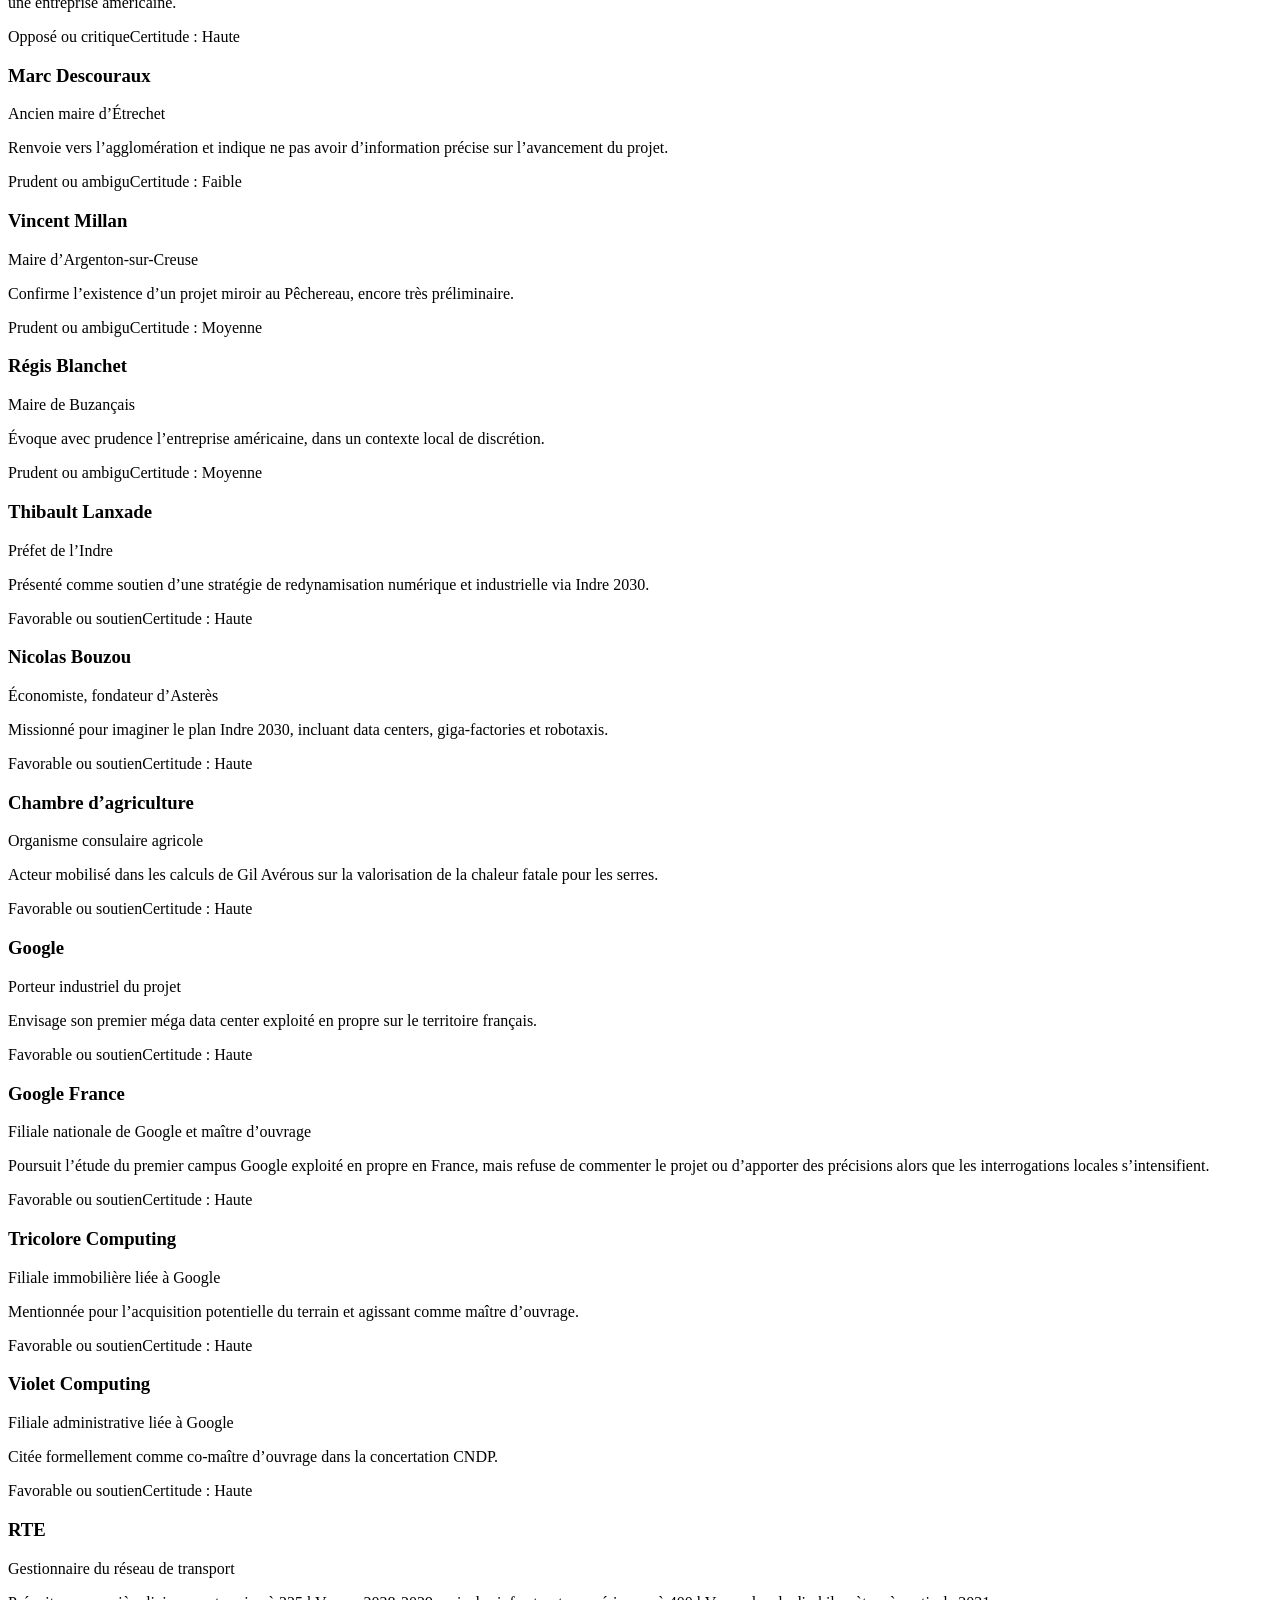
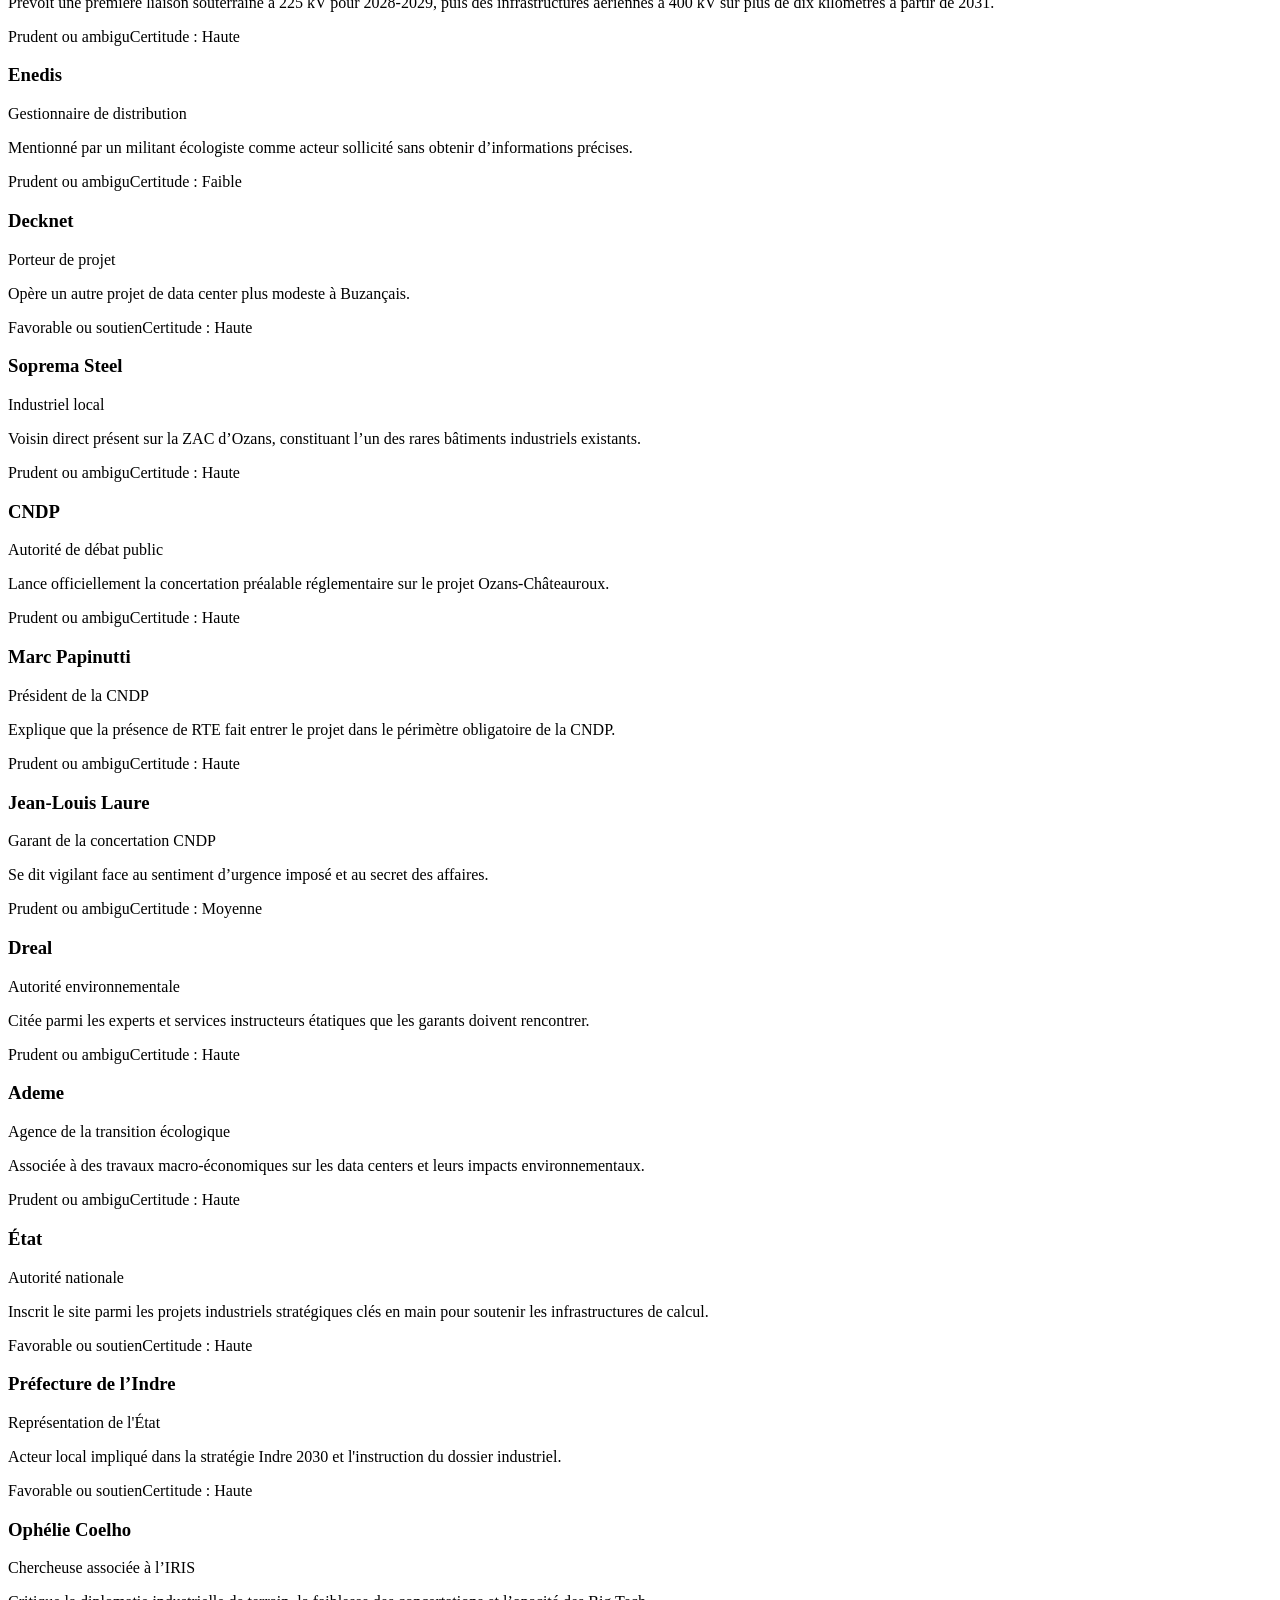
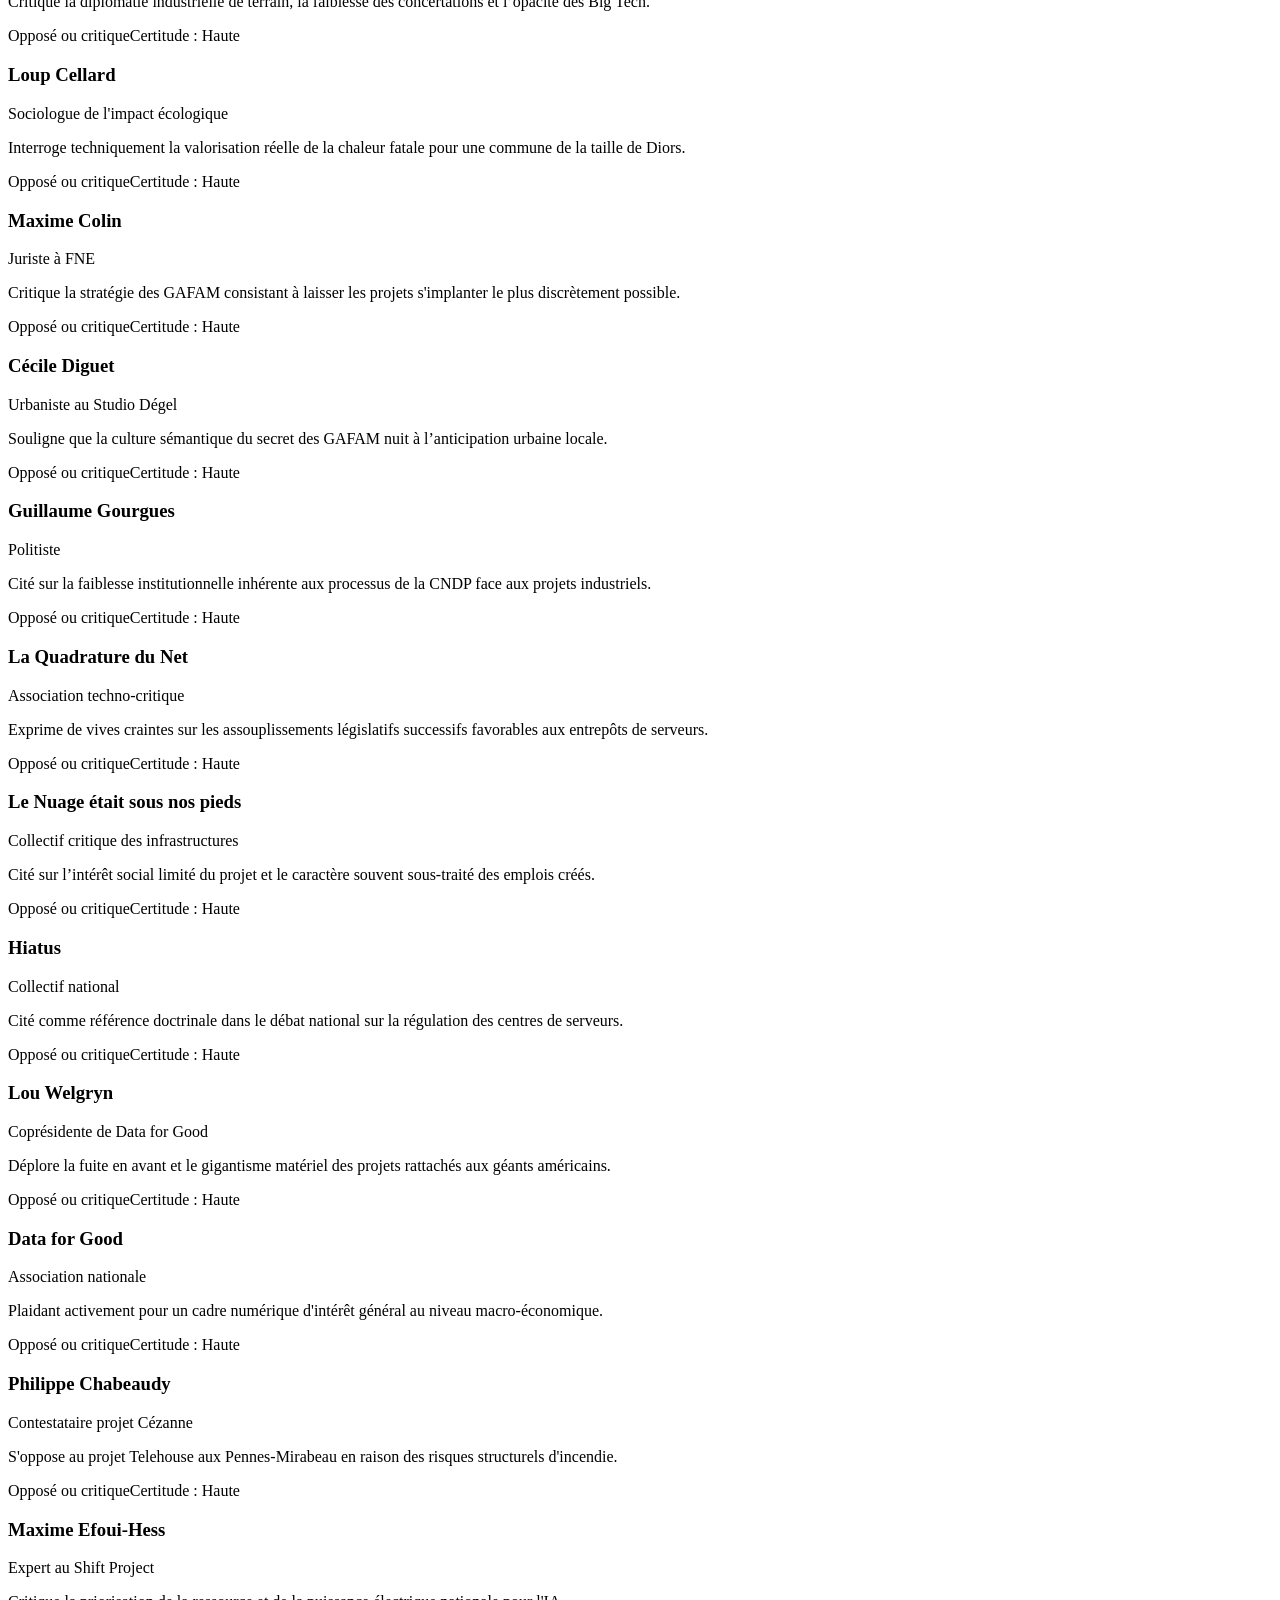
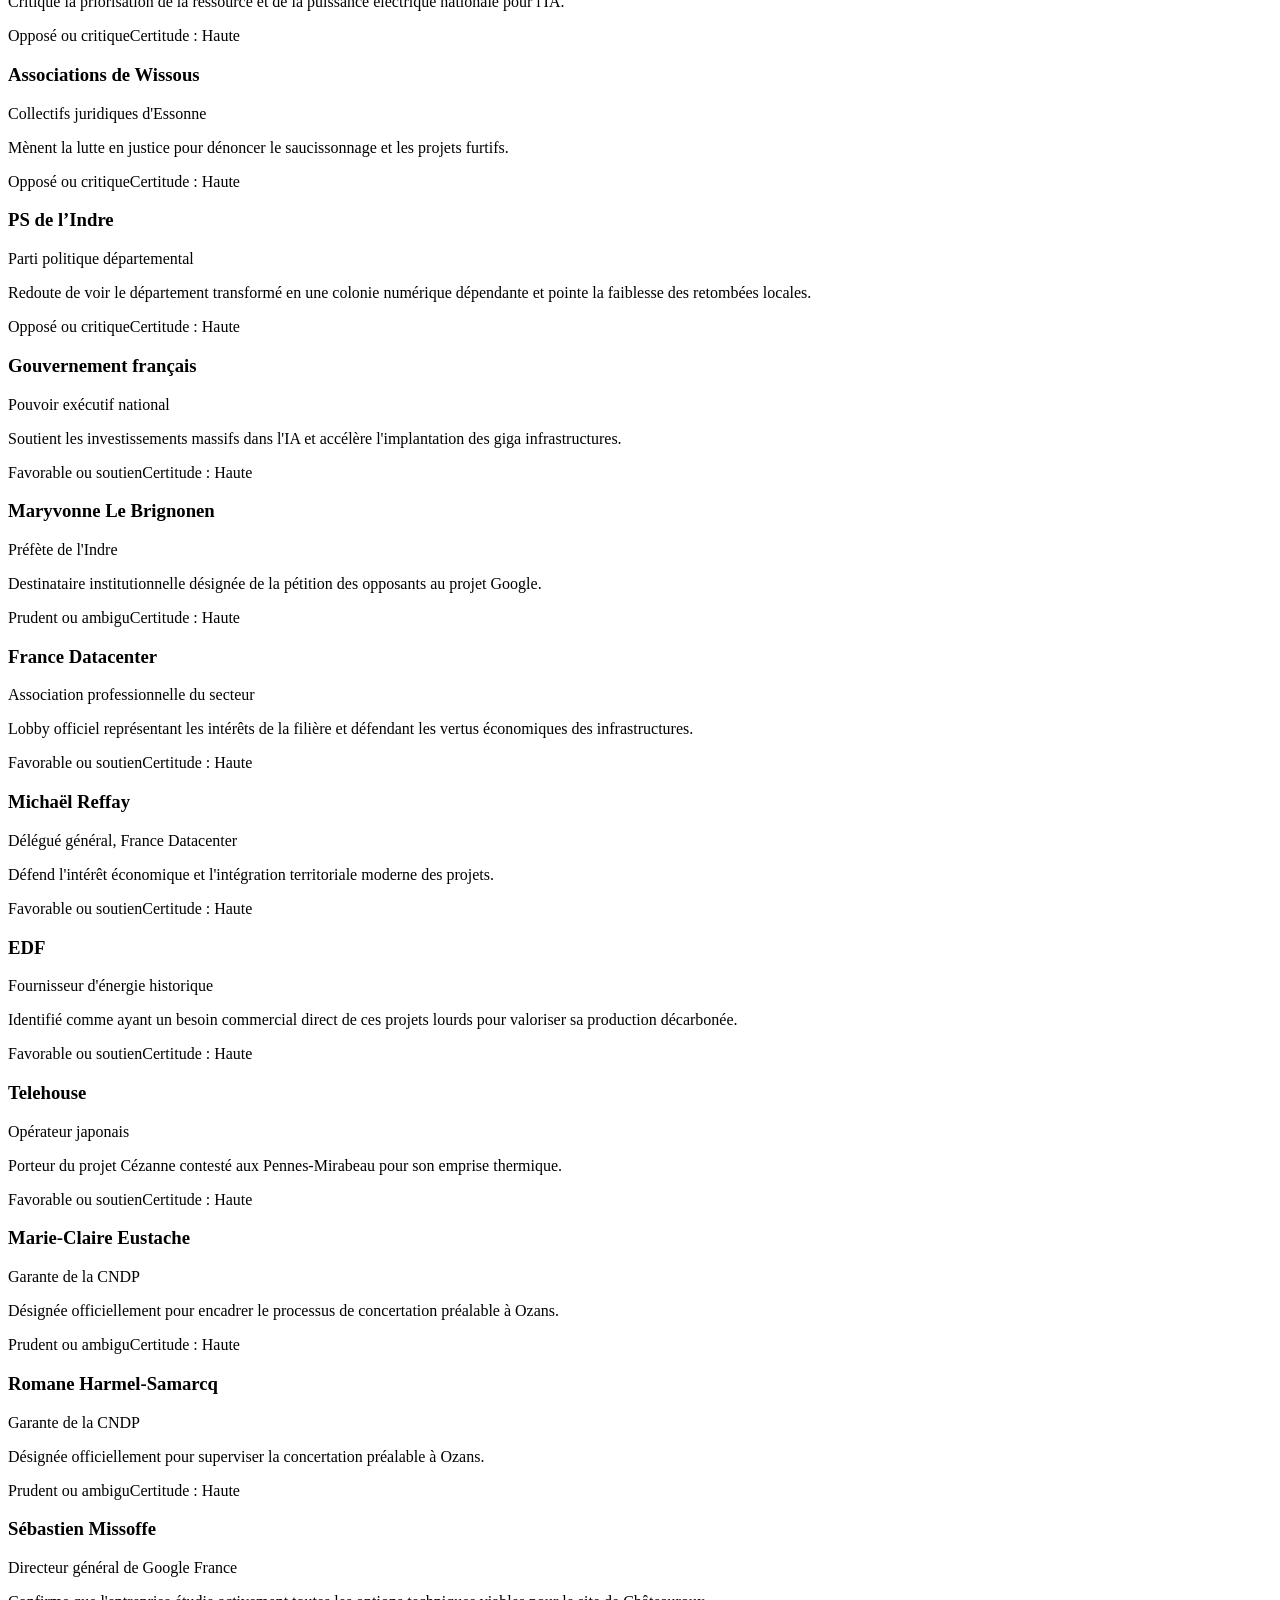
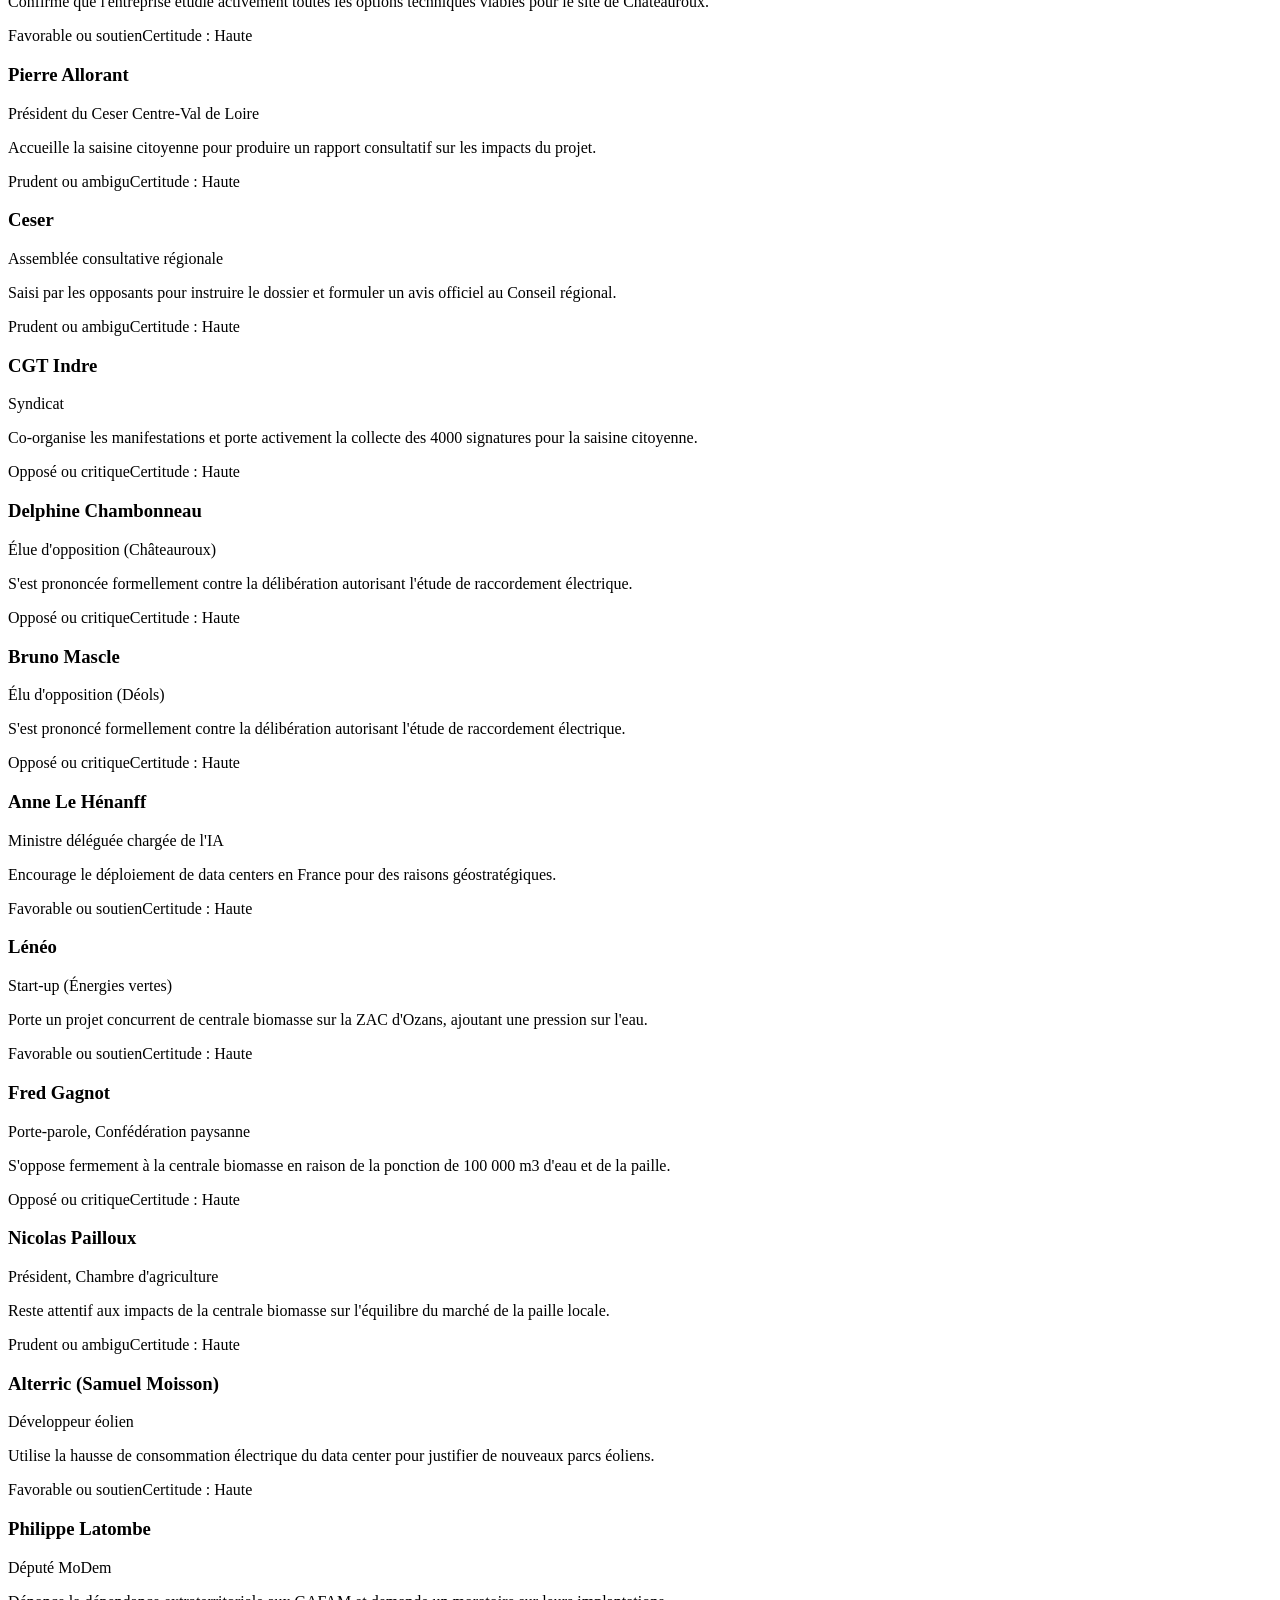
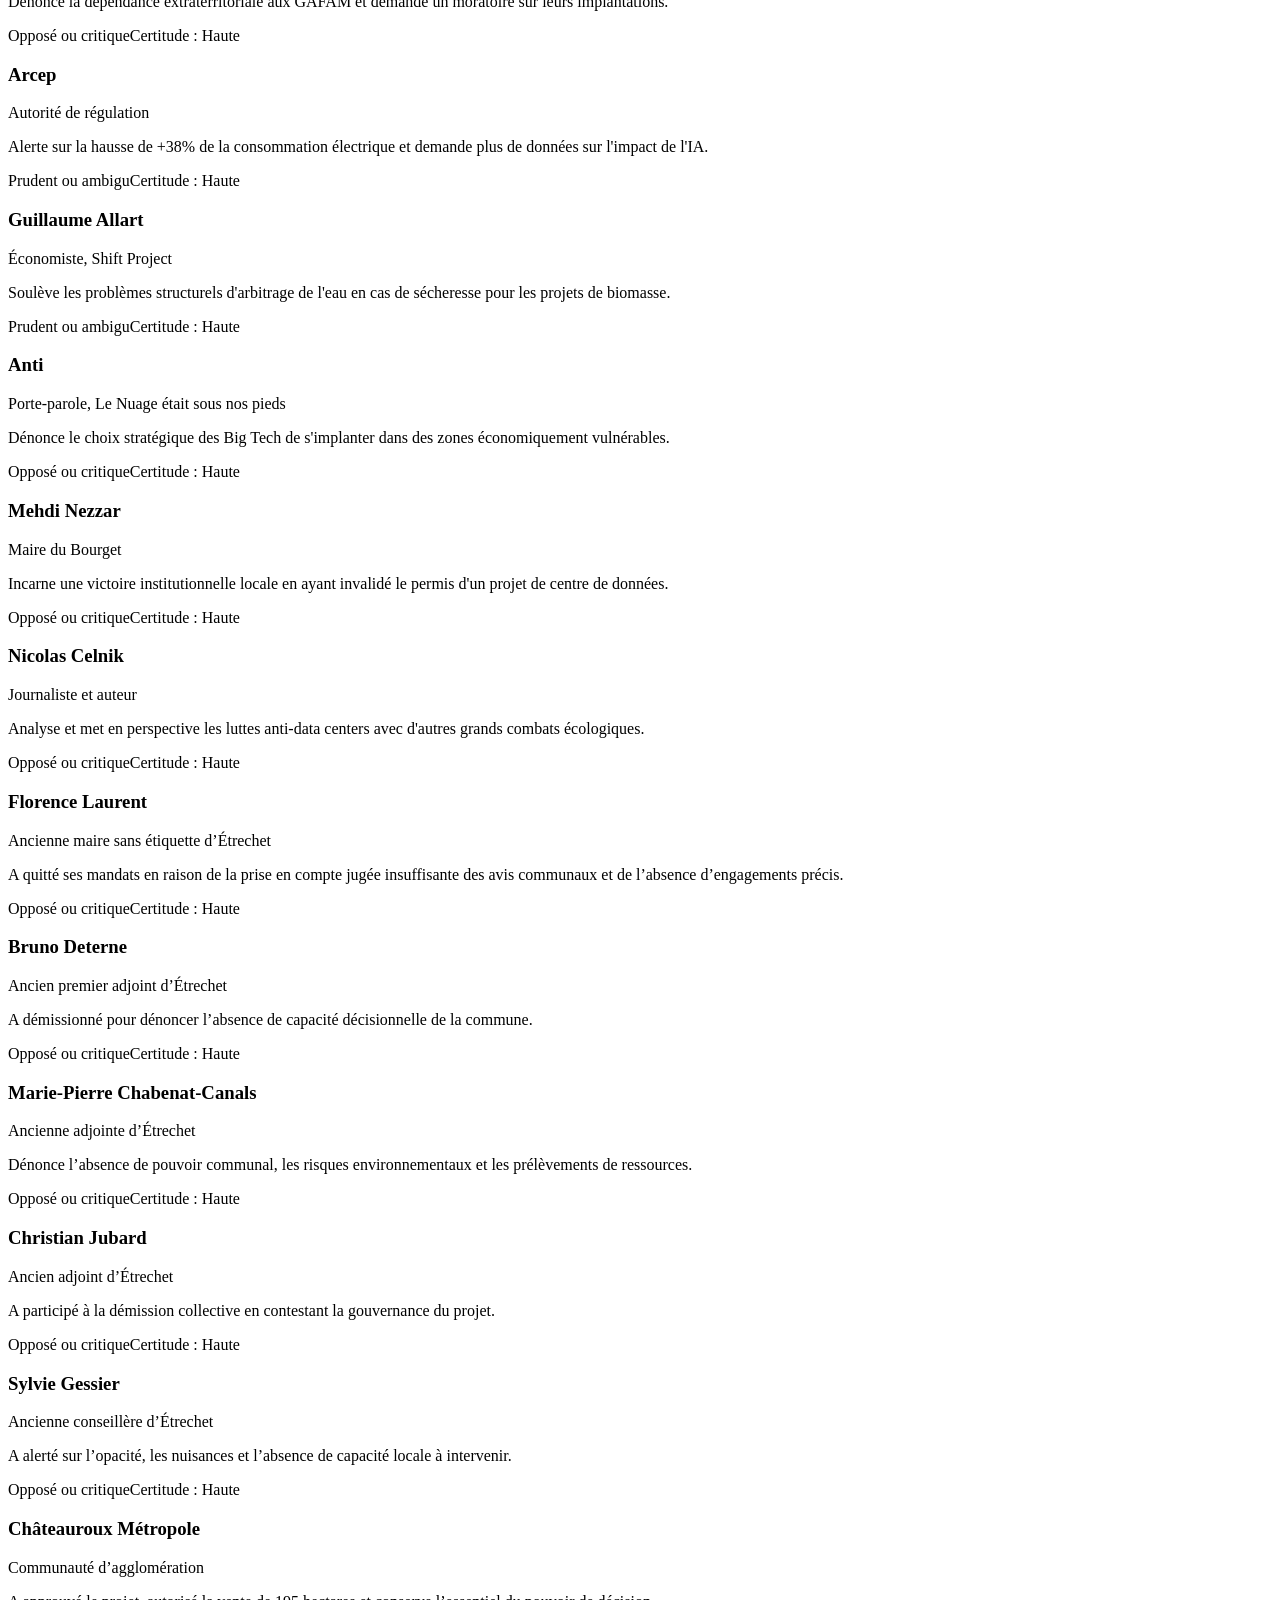
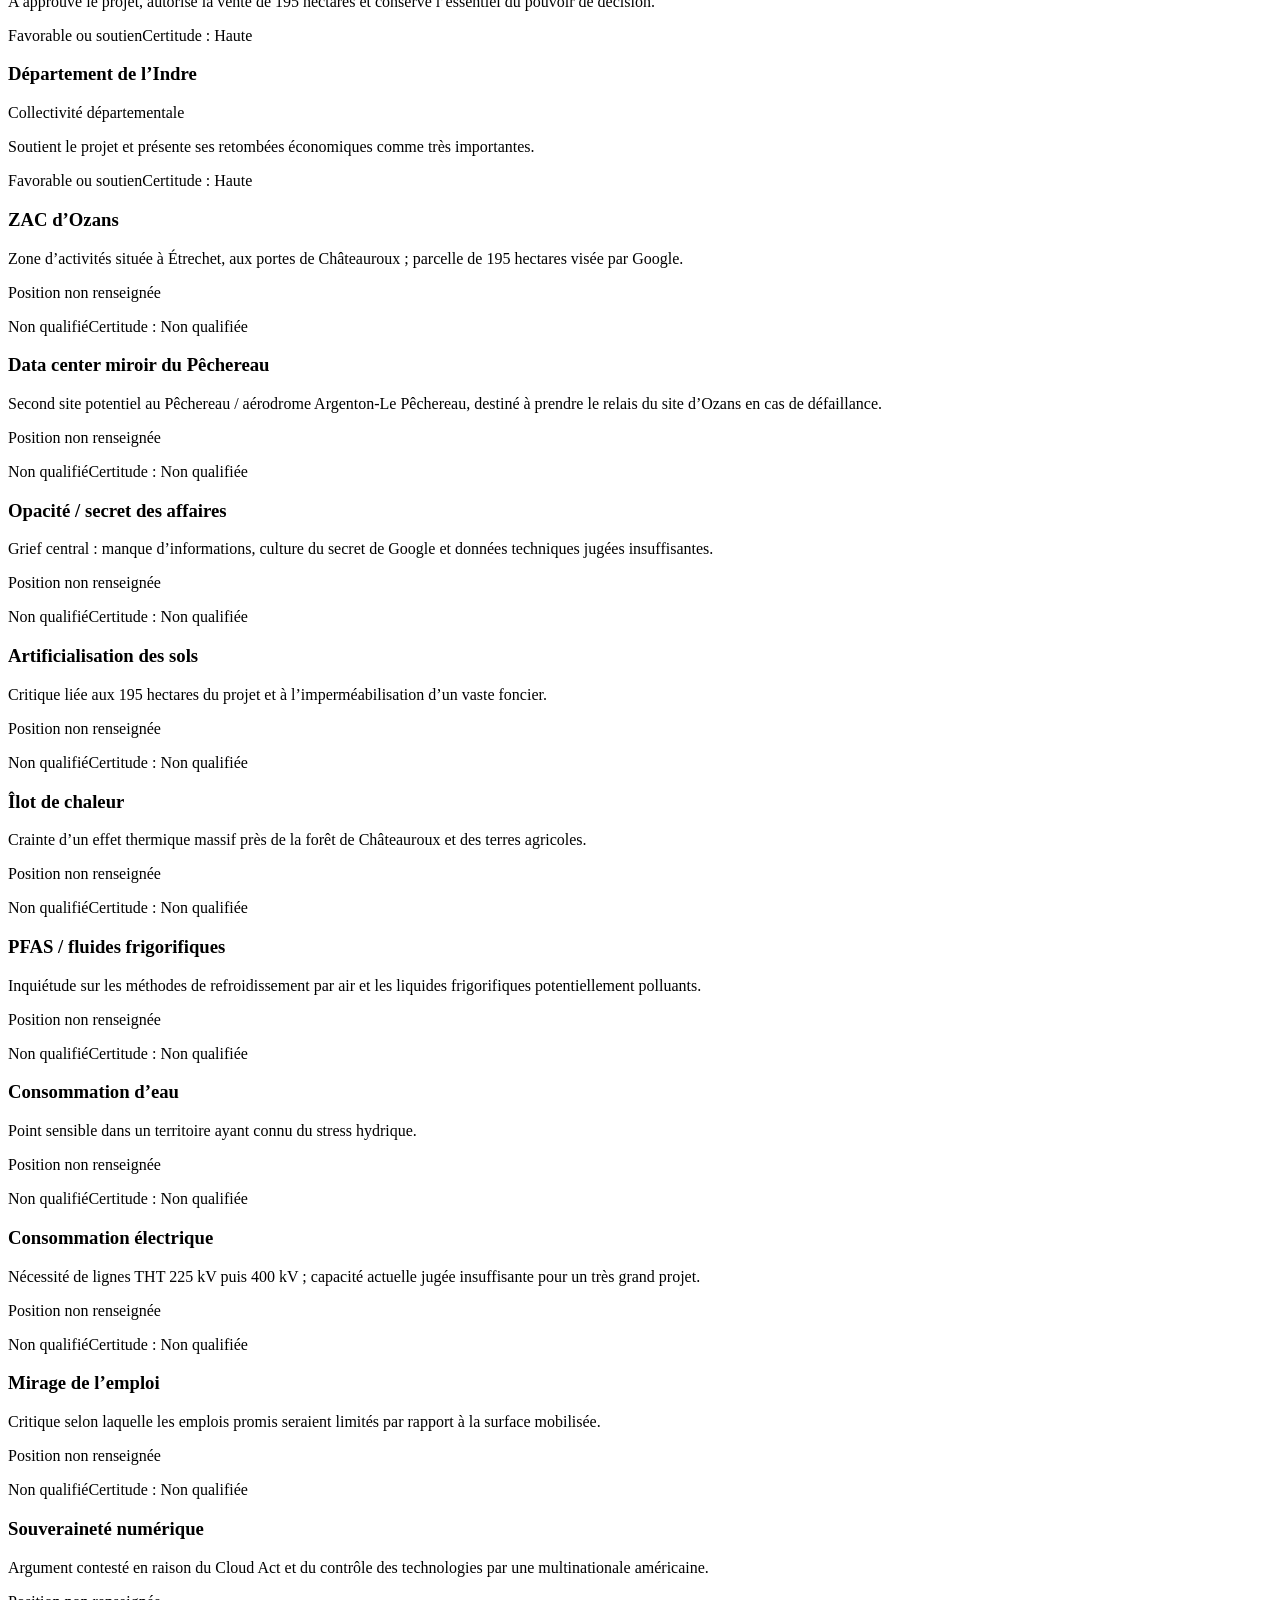
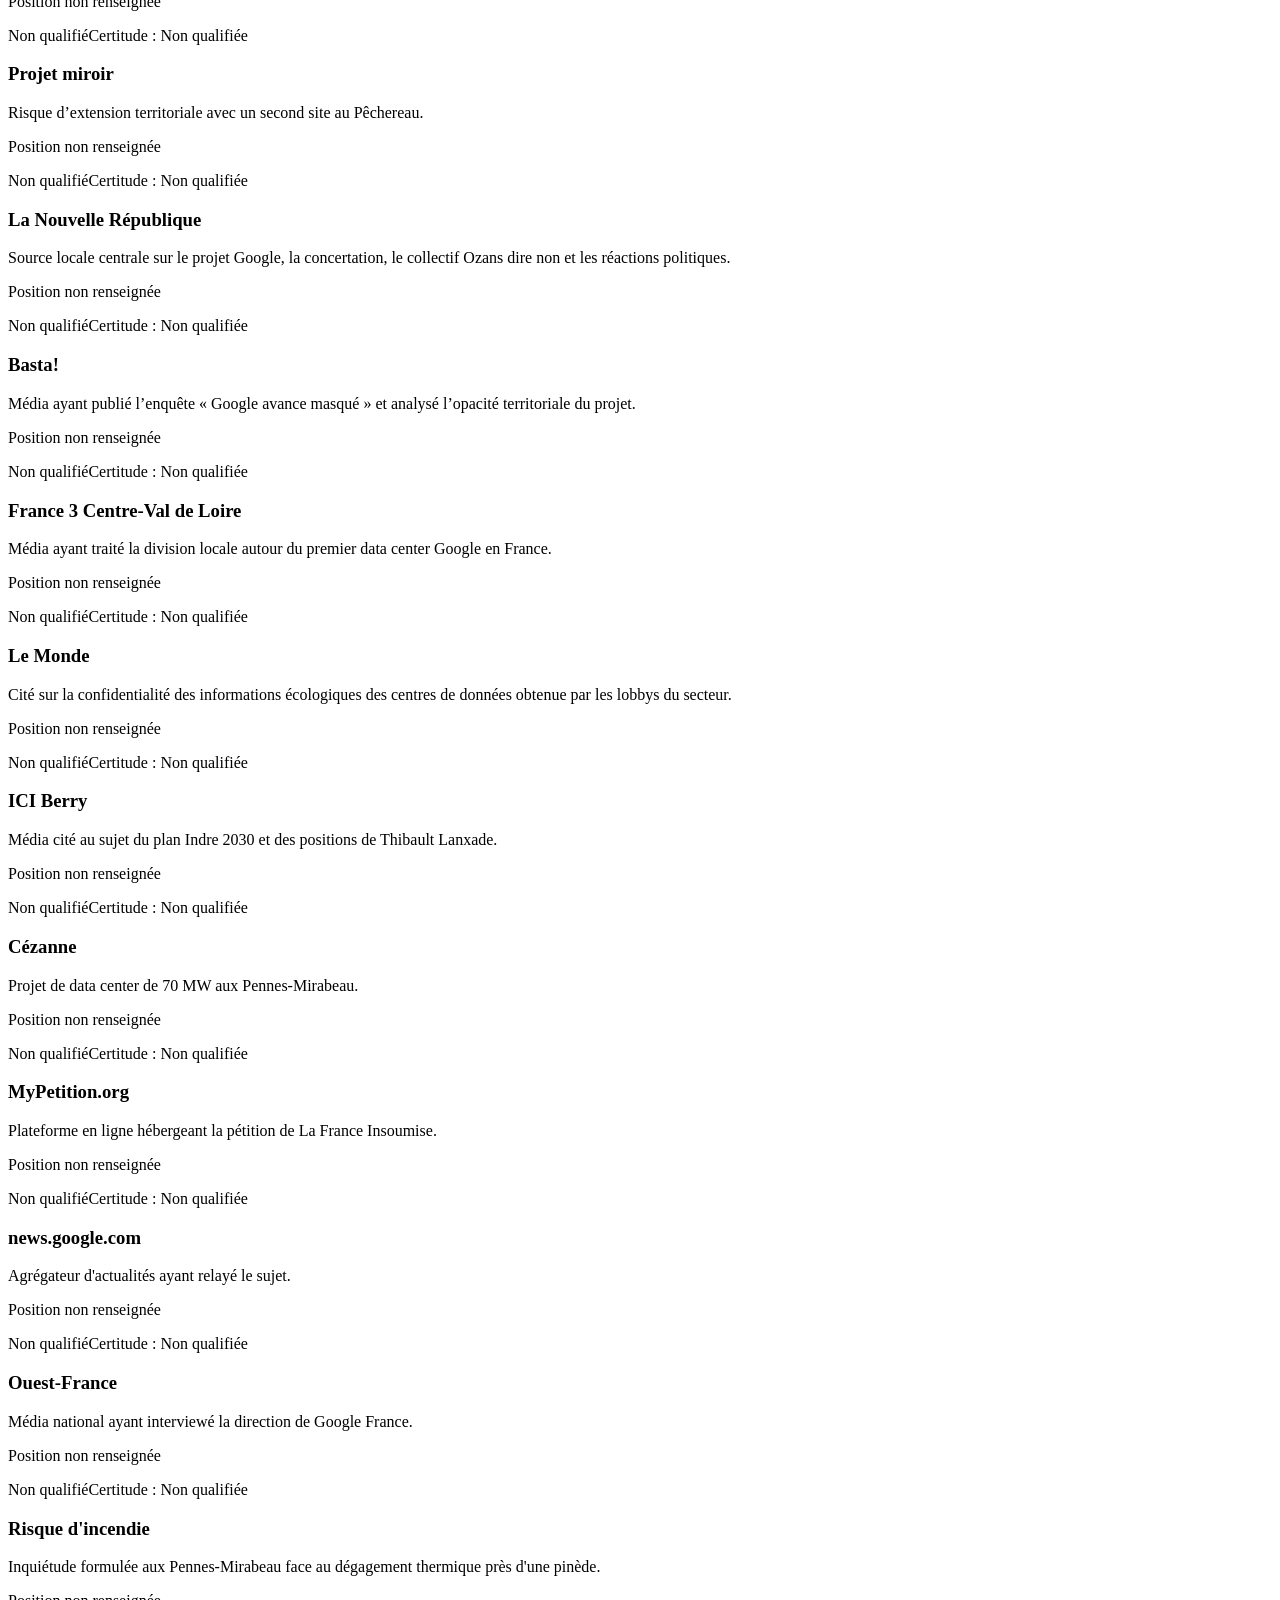
==== commit a4339dda: "Add files via upload" ====
--- a/apps/cards/index.html
+++ b/apps/cards/index.html
@@ -1,138 +1 @@
-<!DOCTYPE html>
-<html lang="fr">
-<head>
-    <meta charset="UTF-8">
-    <meta name="viewport" content="width=device-width, initial-scale=1.0">
-    <title>Cartographie interactive — Data Center Google Ozans</title>
-
-    <link rel="stylesheet" href="../../assets/css/common.css">
-<link rel="stylesheet" href="../../assets/css/cards.css">
-</head>
-
-<body>
-    <header>
-        <h1 id="header-title">Chargement...</h1>
-        <p id="header-subtitle"></p>
-    </header>
-
-    <nav class="tabs" aria-label="Navigation principale">
-        <button class="tab-btn active" type="button" data-tab="carto">Cartographie des acteurs</button>
-        <button class="tab-btn" type="button" data-tab="griefs">Synthèse des oppositions</button>
-        <button class="tab-btn" type="button" data-tab="vigilance">Points de vigilance &amp; sources</button>
-    </nav>
-
-    <div id="tab-carto" class="tab-content active">
-        <div class="dashboard-layout">
-            <aside class="filters-sidebar" aria-label="Recherche et filtres de la cartographie">
-                <div class="search-section">
-                    <label class="search-label" for="actor-search">Rechercher un acteur</label>
-
-                    <div class="search-wrapper">
-                        <span class="search-icon" aria-hidden="true">🔍</span>
-
-                        <input
-                            id="actor-search"
-                            class="search-input"
-                            type="search"
-                            placeholder="Nom, fonction, argument..."
-                            autocomplete="off"
-                            aria-describedby="search-help"
-                        >
-
-                        <button
-                            id="clear-search"
-                            class="clear-search"
-                            type="button"
-                            aria-label="Effacer la recherche"
-                            title="Effacer la recherche"
-                        >×</button>
-                    </div>
-
-                    <p id="search-help" class="search-help">
-                        Recherche dans le nom, la fonction, la position et les preuves documentaires.
-                    </p>
-                </div>
-
-                <div class="filter-section">
-                    <h3>Collèges d'acteurs</h3>
-                    <div class="filter-options" id="cat-filters-container"></div>
-                </div>
-
-                <div class="filter-section">
-                    <h3>Positionnement</h3>
-                    <div class="filter-options" id="stance-filters-container"></div>
-                </div>
-
-                <button class="reset-filters-btn" id="reset-filters" type="button">
-                    Réinitialiser la recherche et les filtres
-                </button>
-            </aside>
-
-            <main class="actors-area">
-                <div class="results-summary">
-                    <p id="results-count" class="results-count" aria-live="polite"></p>
-                </div>
-
-                <div class="actors-grid" id="actors-grid"></div>
-            </main>
-        </div>
-    </div>
-
-    <div id="tab-griefs" class="tab-content">
-        <div class="griefs-container" id="griefs-grid"></div>
-    </div>
-
-    <div id="tab-vigilance" class="tab-content">
-        <div class="list-card">
-            <h2>🔍 Points de vigilance majeurs</h2>
-            <ul id="vigilance-list"></ul>
-        </div>
-
-        <div class="list-card">
-            <h2>📰 Médias et sources d'investigation répertoriés</h2>
-            <ul id="sources-list"></ul>
-        </div>
-    </div>
-
-    <div class="modal" id="actor-modal" role="dialog" aria-modal="true" aria-labelledby="modal-name">
-        <div class="modal-content">
-            <button class="close-modal" id="close-modal" type="button" aria-label="Fermer la fenêtre">×</button>
-
-            <div class="modal-field">
-                <label>Nom / Entité</label>
-                <h2 id="modal-name" class="modal-title"></h2>
-            </div>
-
-            <div class="modal-field">
-                <label>Fonction / Rattachement</label>
-                <p id="modal-role"></p>
-            </div>
-
-            <div class="modal-field">
-                <label>Positionnement ou argument principal</label>
-                <p id="modal-position"></p>
-            </div>
-
-            <div class="modal-field">
-                <label>Verbatim / Preuve documentaire</label>
-                <p id="modal-verbatim" class="modal-verbatim"></p>
-            </div>
-
-            <div class="modal-footer">
-                <div class="modal-field">
-                    <label>Orientation</label>
-                    <span id="modal-stance-badge" class="badge"></span>
-                </div>
-
-                <div class="modal-field">
-                    <label>Niveau de certitude</label>
-                    <p id="modal-certainty" class="certitude"></p>
-                </div>
-            </div>
-        </div>
-    </div>
-
-    <script src="../../assets/js/data-loader.js"></script>
-<script src="../../assets/js/cards.js"></script>
-</body>
-</html>
+<!doctype html><html lang="fr"><head><meta charset="utf-8"><meta name="viewport" content="width=device-width,initial-scale=1"><title>Vue en cartes — Châteauroux</title><link rel="stylesheet" href="../../assets/css/cards.css"></head><body><header><a href="../../">← Accueil</a><div><h1 id="title"></h1><p id="subtitle"></p></div><a class="switch" href="../network/">Vue réseau</a></header><main class="layout"><aside><label>Rechercher<input id="search" type="search" placeholder="Nom, rôle, position, preuve"></label><section><h2>Catégories</h2><div id="categories"></div></section><section><h2>Positions</h2><div id="stances"></div></section><button id="reset">Réinitialiser</button><p class="data-notice" id="notice"></p></aside><section><p id="count"></p><div id="grid" class="grid"></div></section></main><dialog id="dialog"><button class="close" aria-label="Fermer">×</button><div id="detail"></div></dialog><script type="module" src="../../assets/js/cards.js"></script></body></html>
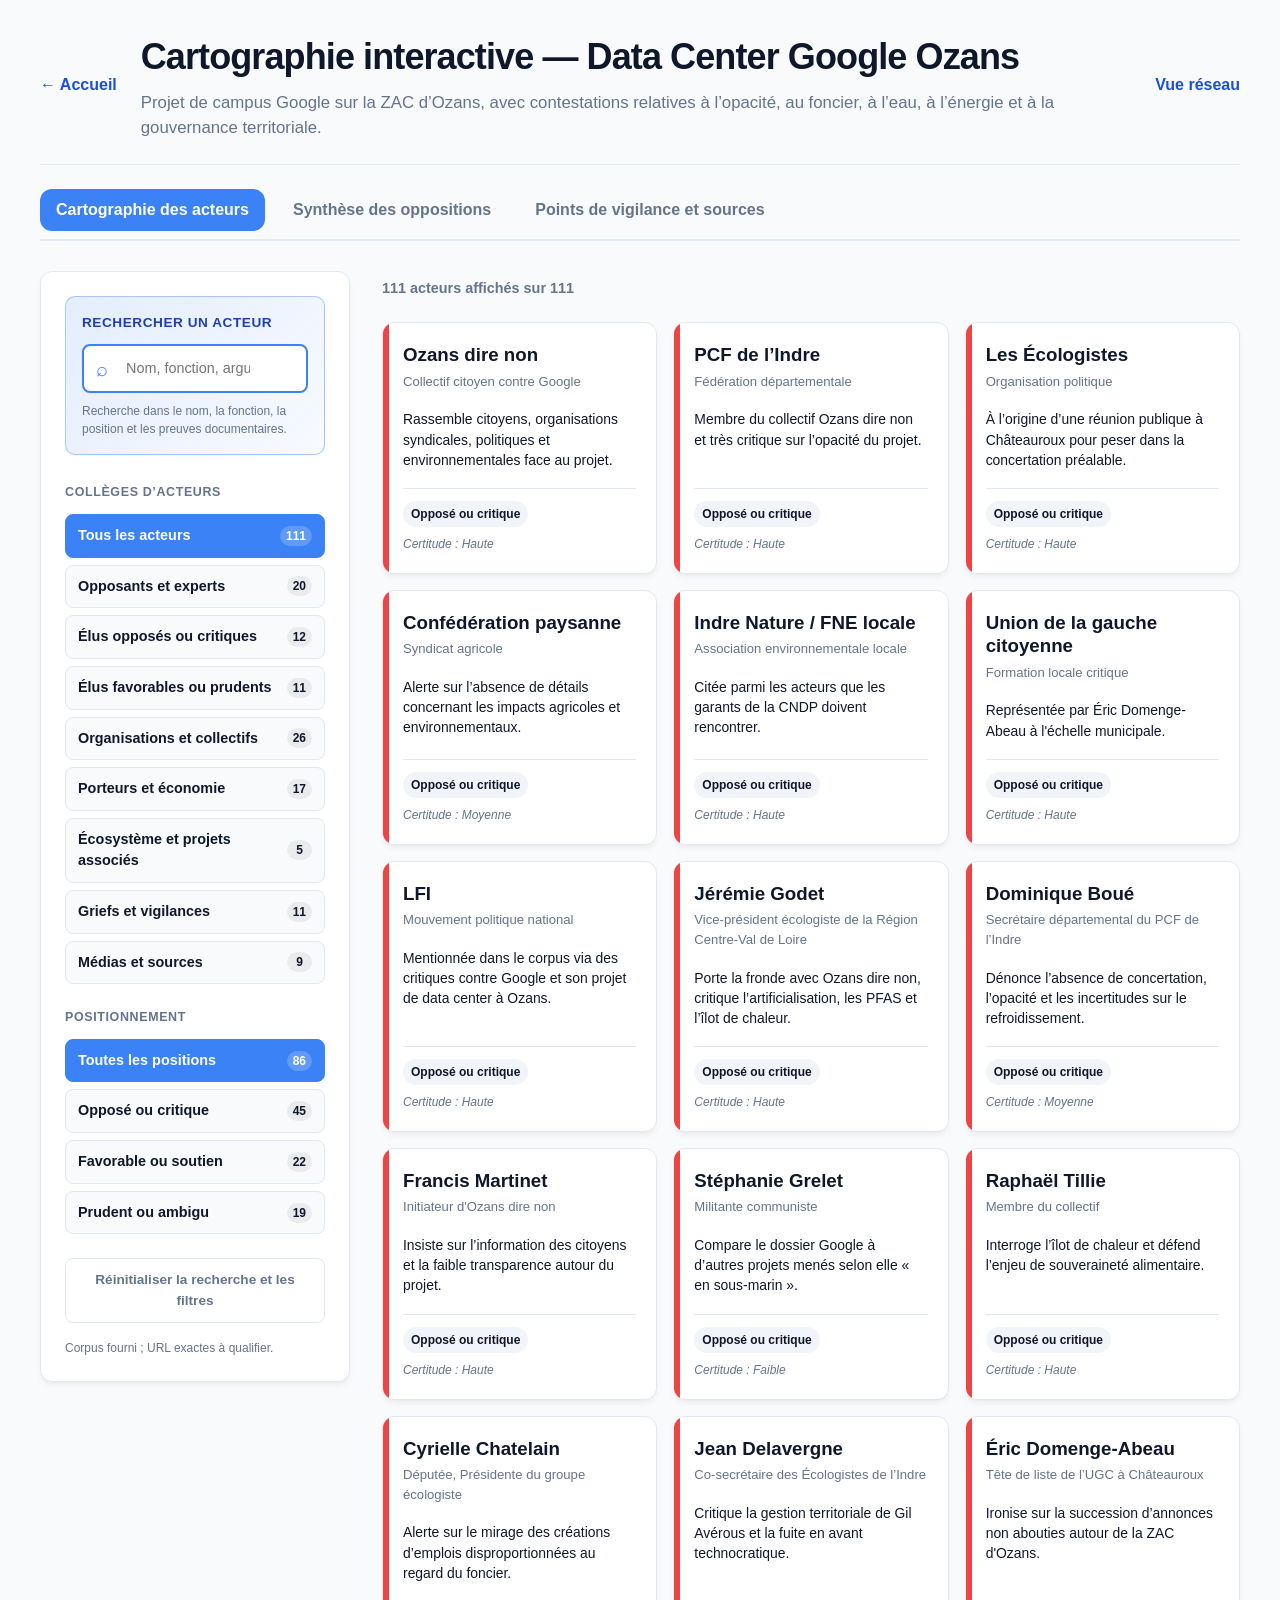
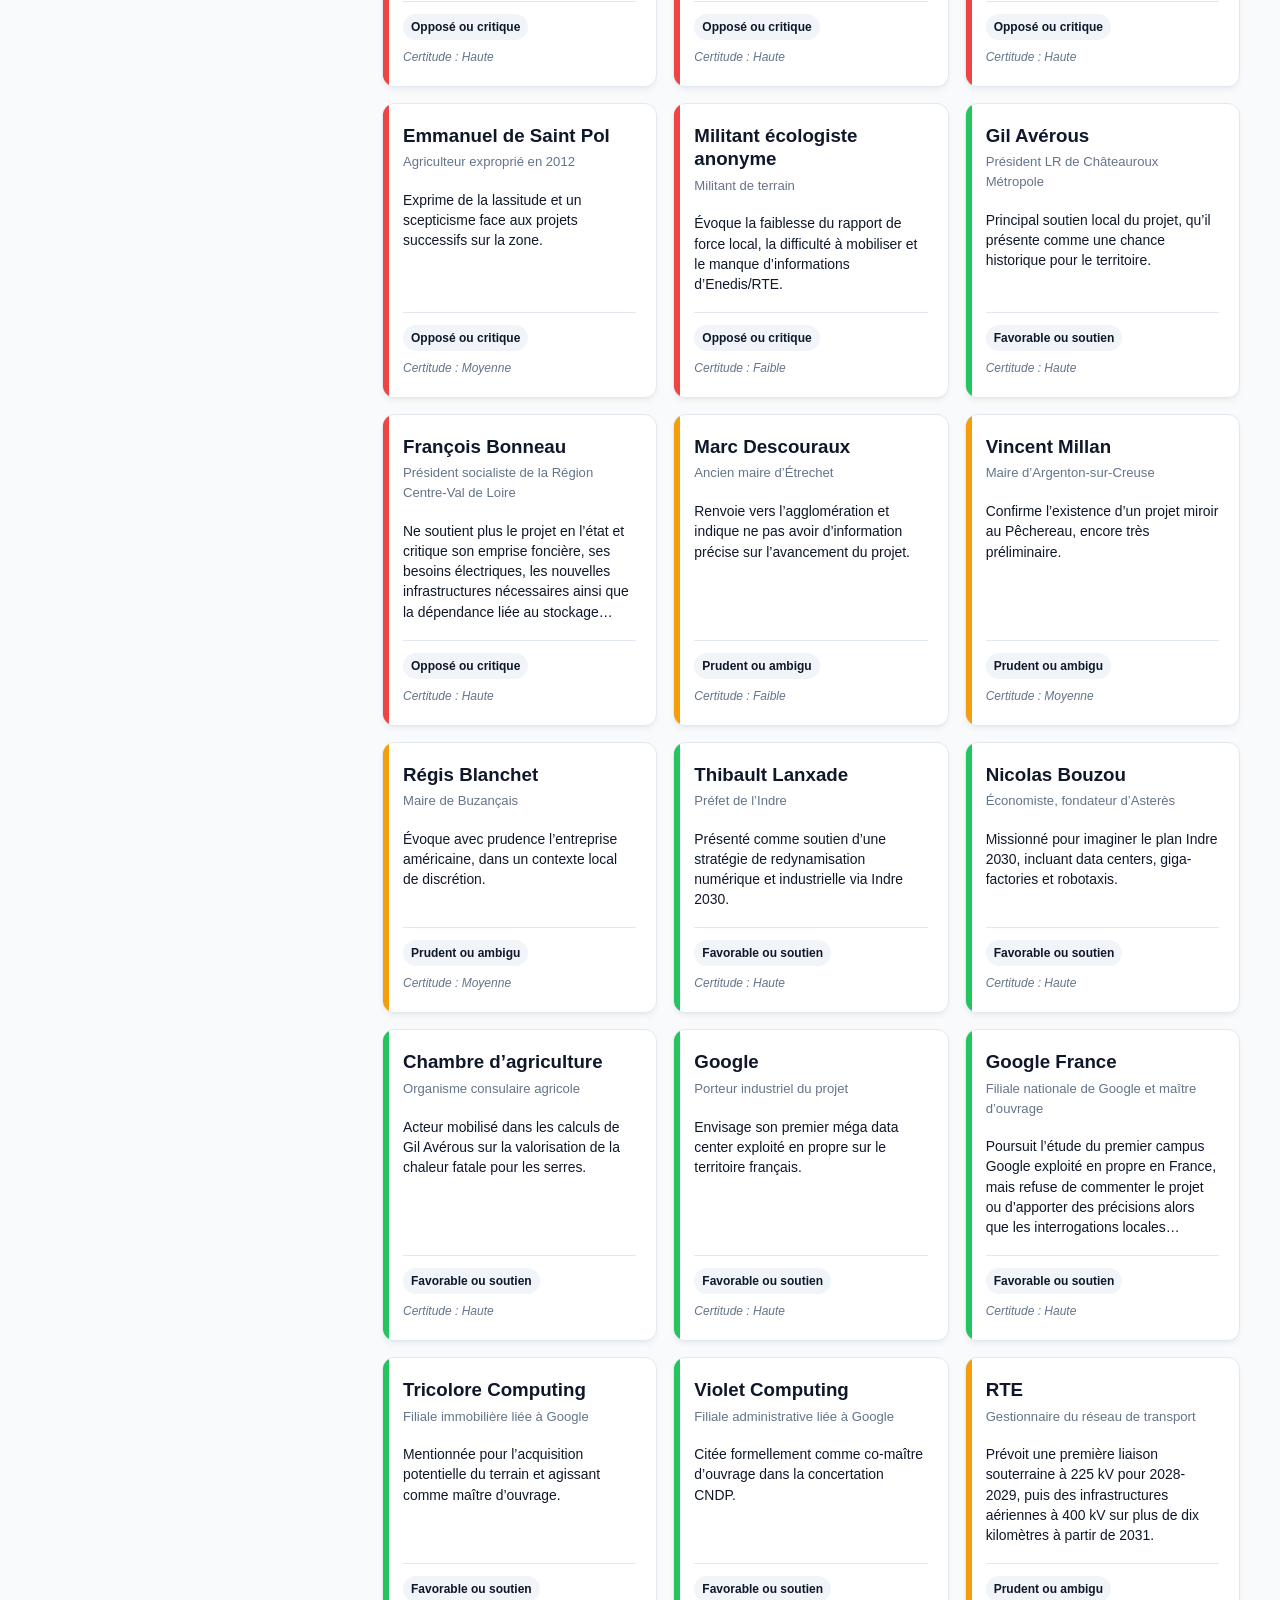
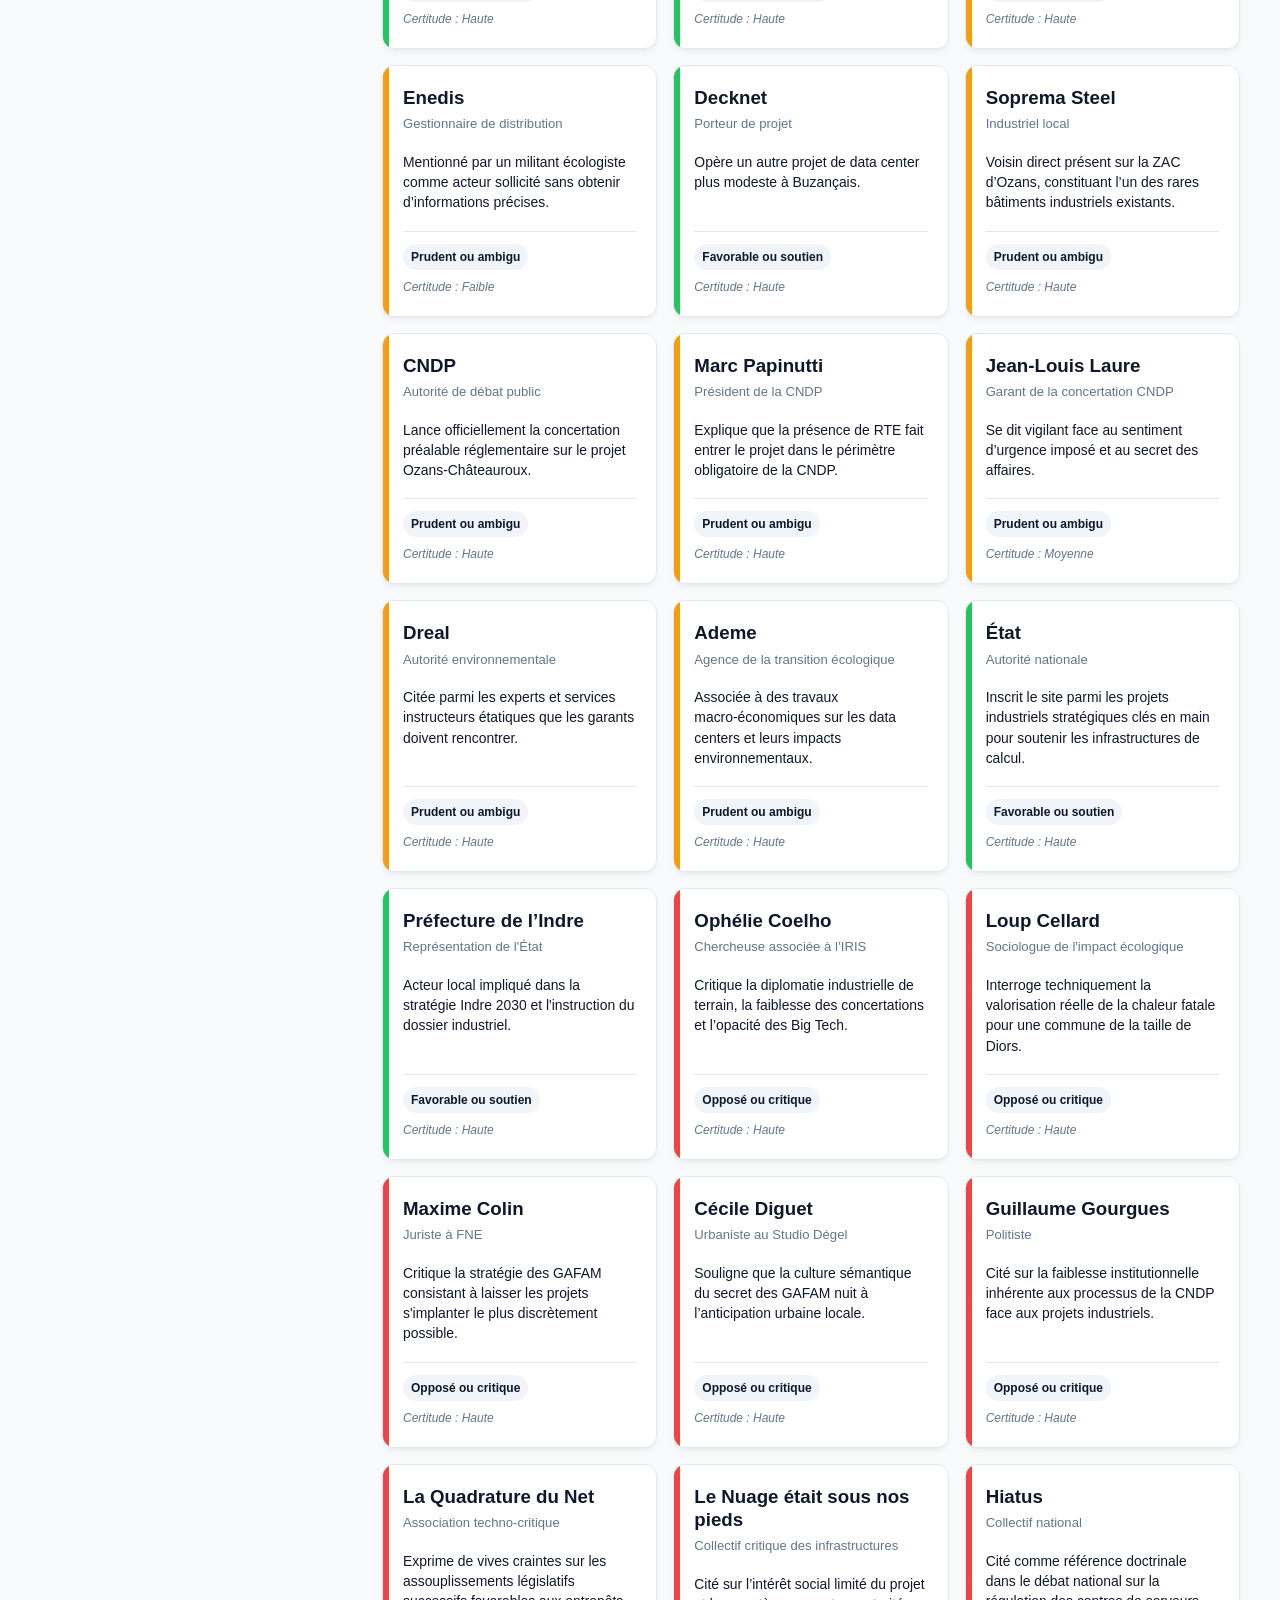
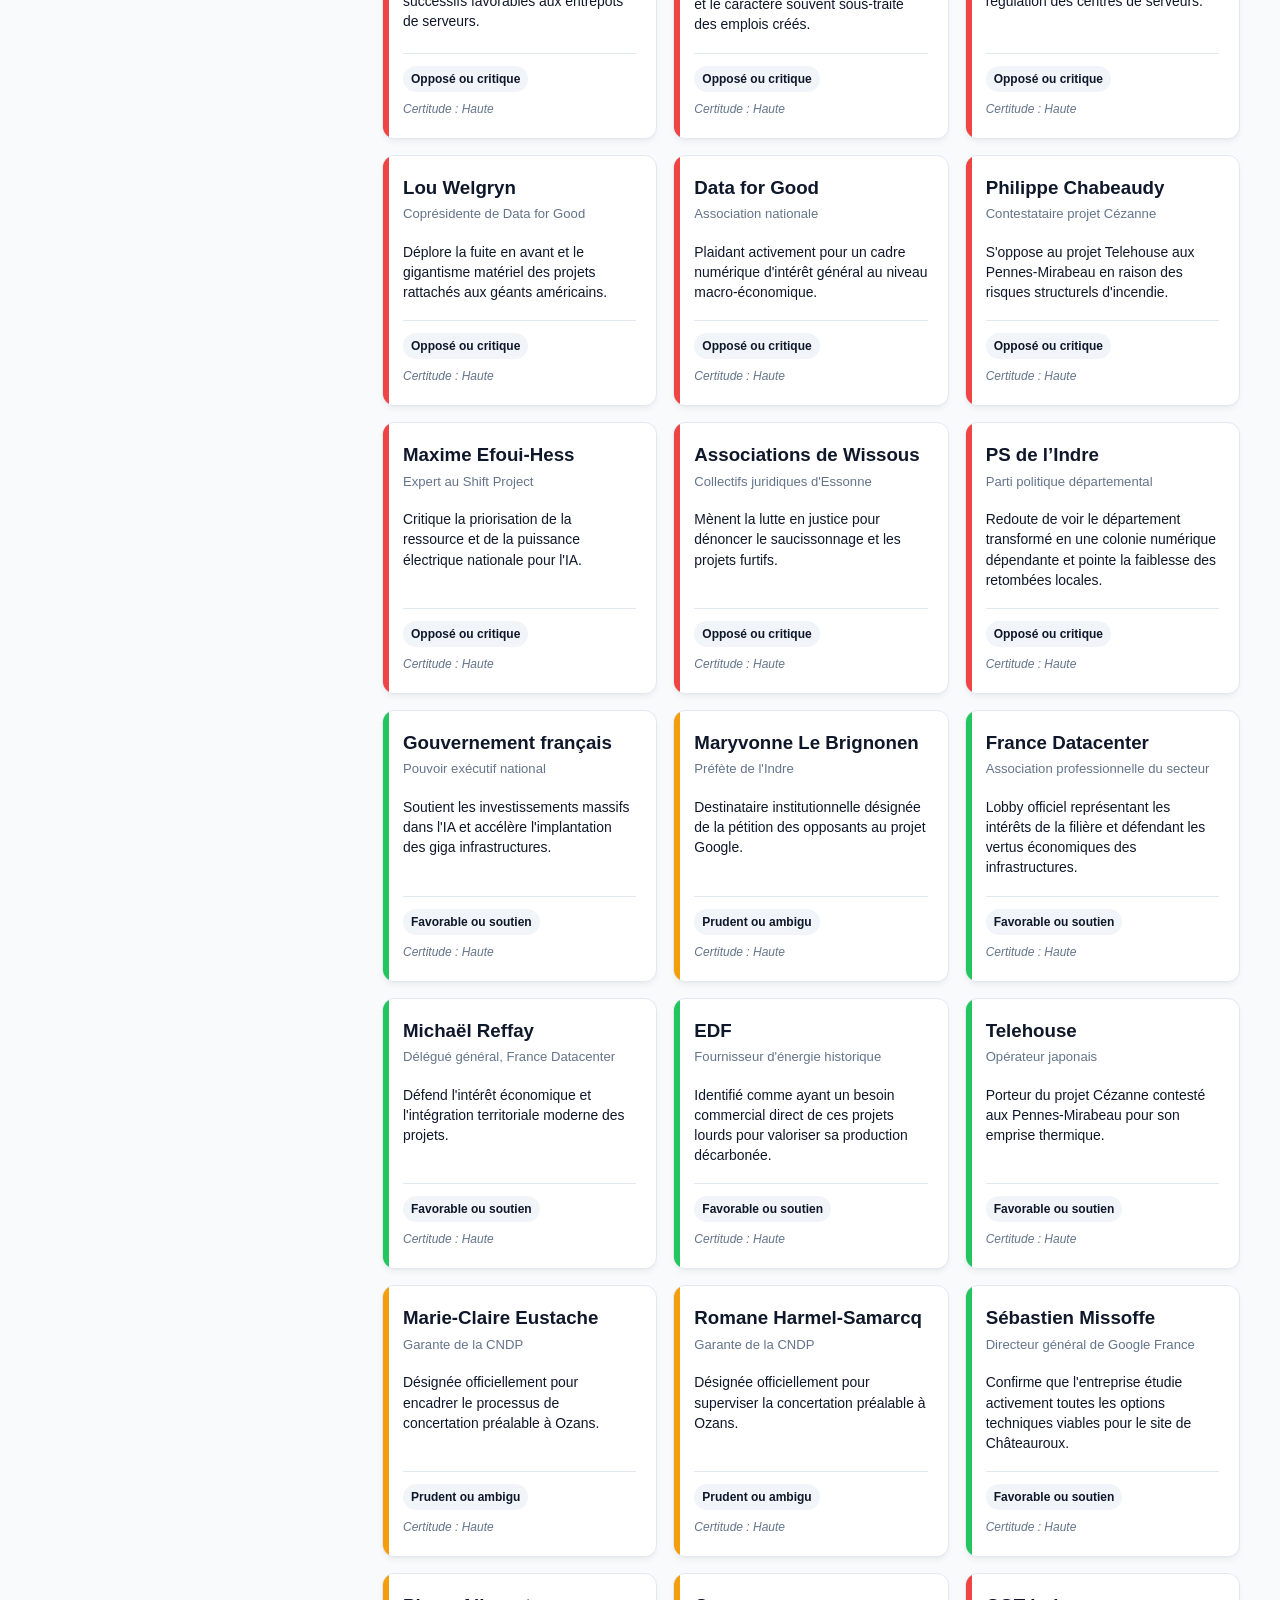
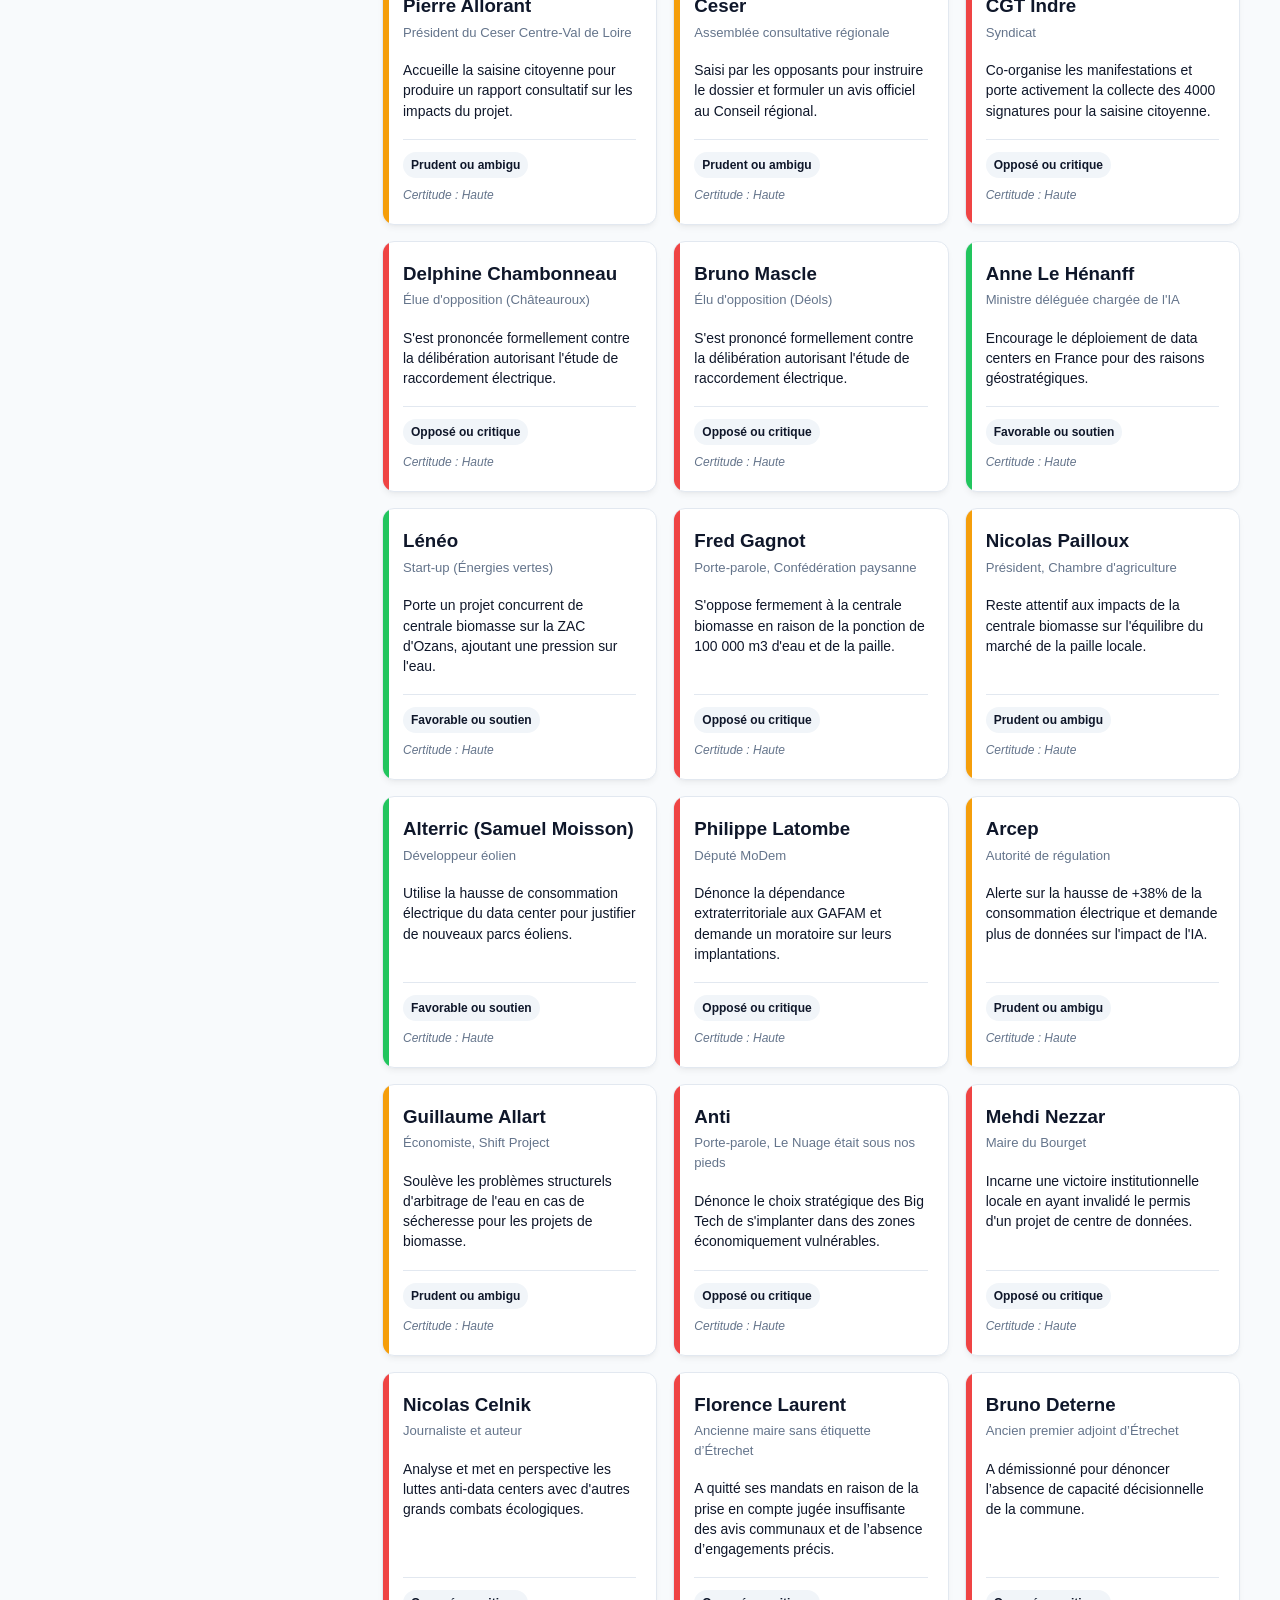
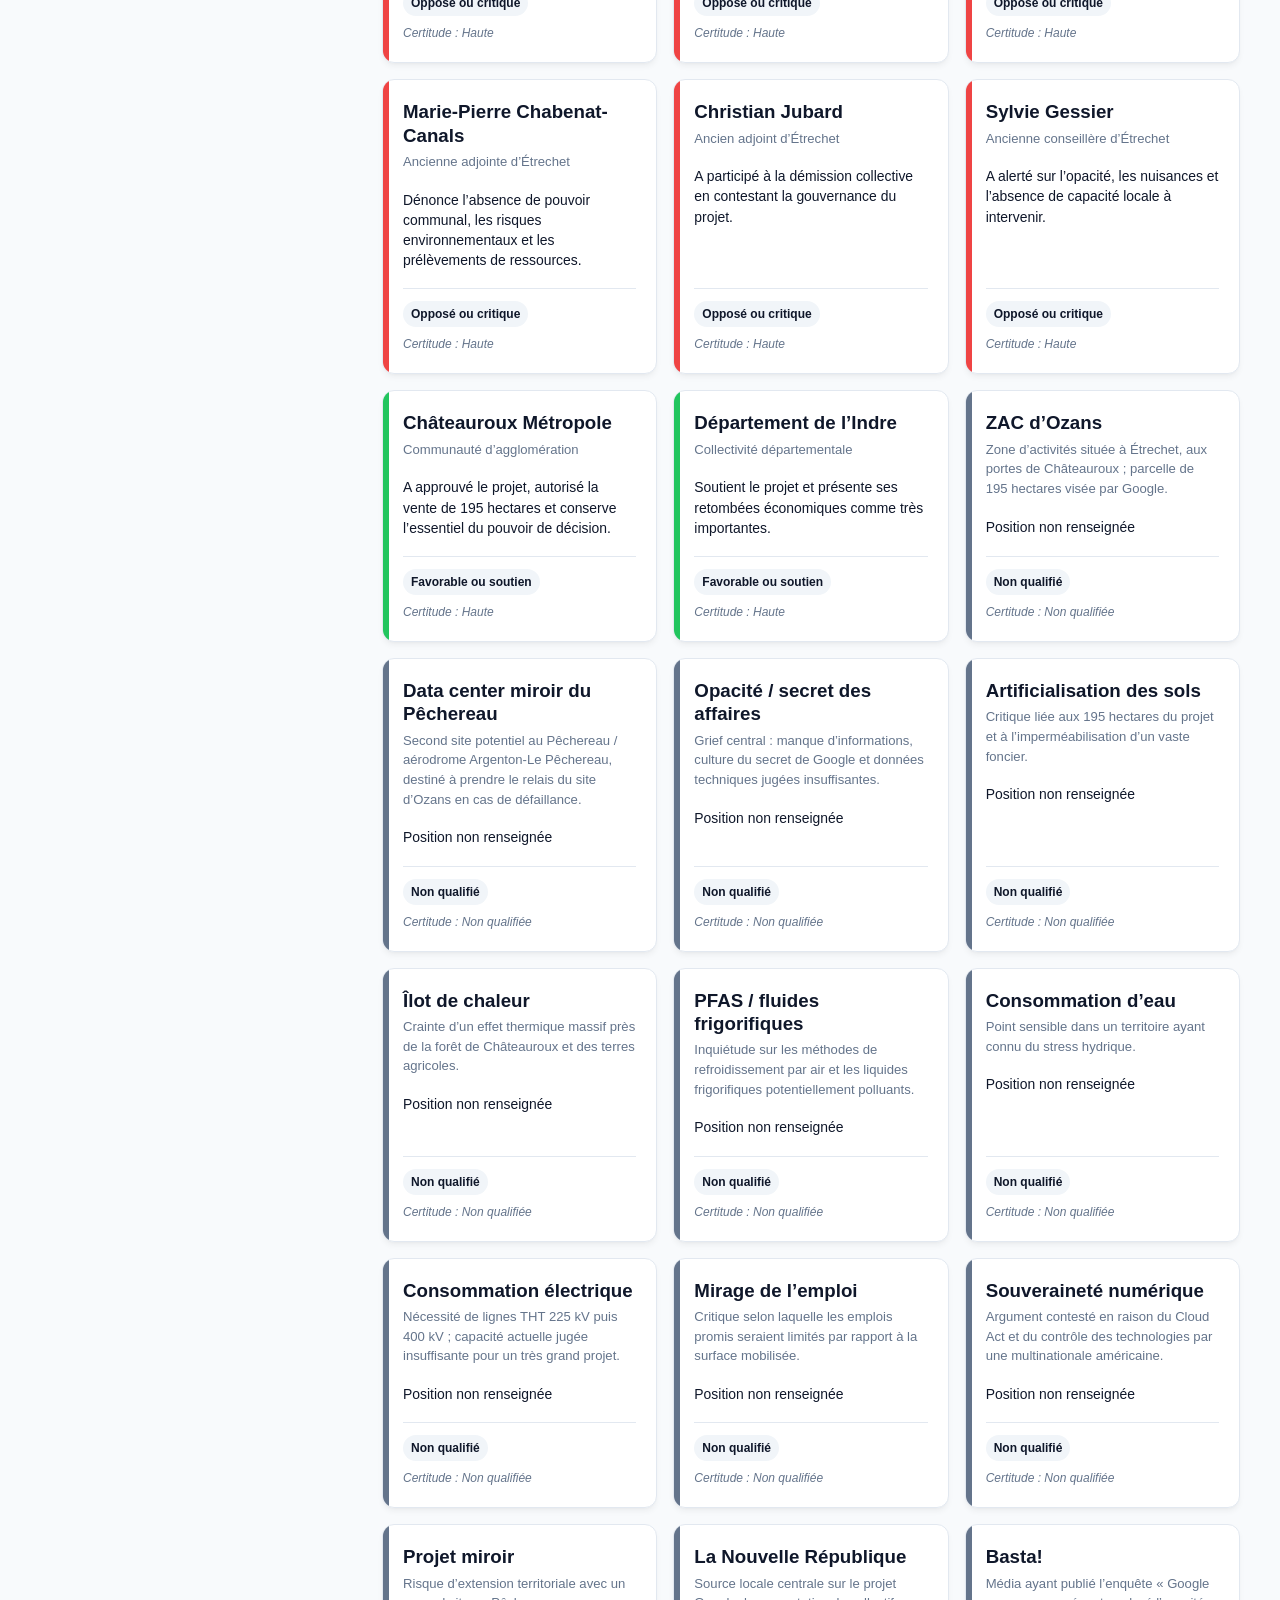
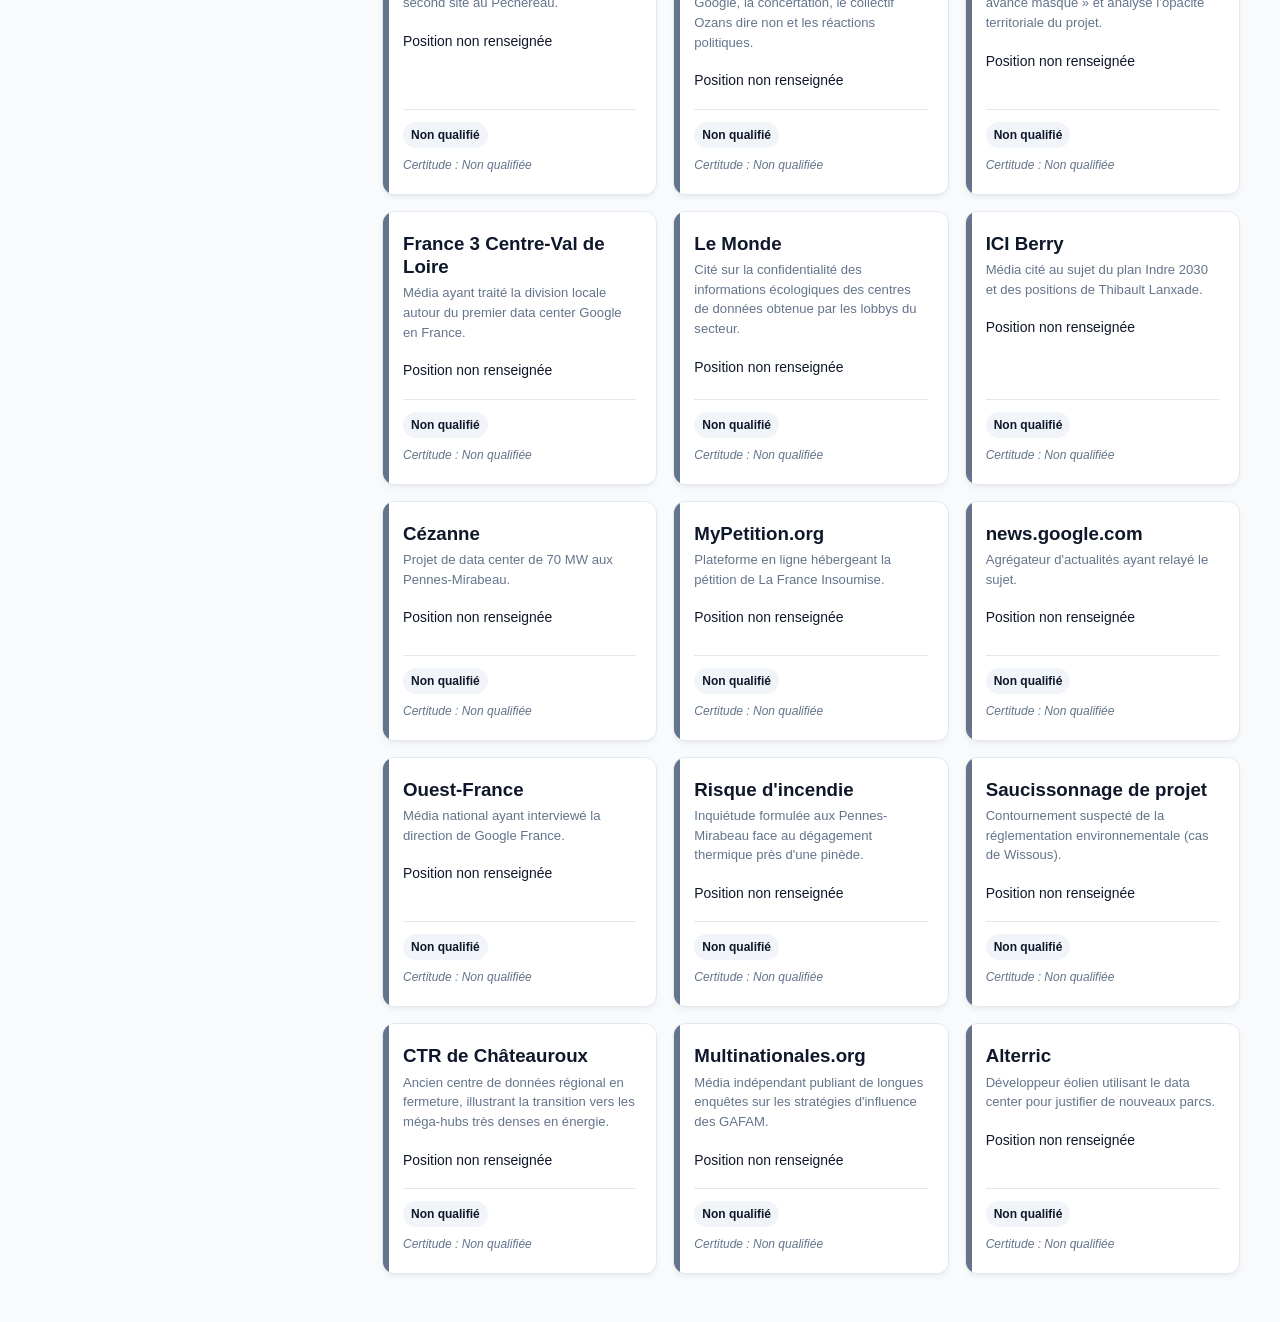
==== commit 1b9942ff: "Add files via upload" ====
--- a/apps/cards/index.html
+++ b/apps/cards/index.html
@@ -1 +1,52 @@
-<!doctype html><html lang="fr"><head><meta charset="utf-8"><meta name="viewport" content="width=device-width,initial-scale=1"><title>Vue en cartes — Châteauroux</title><link rel="stylesheet" href="../../assets/css/cards.css"></head><body><header><a href="../../">← Accueil</a><div><h1 id="title"></h1><p id="subtitle"></p></div><a class="switch" href="../network/">Vue réseau</a></header><main class="layout"><aside><label>Rechercher<input id="search" type="search" placeholder="Nom, rôle, position, preuve"></label><section><h2>Catégories</h2><div id="categories"></div></section><section><h2>Positions</h2><div id="stances"></div></section><button id="reset">Réinitialiser</button><p class="data-notice" id="notice"></p></aside><section><p id="count"></p><div id="grid" class="grid"></div></section></main><dialog id="dialog"><button class="close" aria-label="Fermer">×</button><div id="detail"></div></dialog><script type="module" src="../../assets/js/cards.js"></script></body></html>
+<!doctype html>
+<html lang="fr">
+<head>
+  <meta charset="utf-8">
+  <meta name="viewport" content="width=device-width,initial-scale=1">
+  <title>Cartographie des acteurs — Châteauroux</title>
+  <link rel="stylesheet" href="../../assets/css/cards.css">
+</head>
+<body>
+  <div class="page-shell">
+    <header class="page-header">
+      <div class="header-main">
+        <a class="back-link" href="../../">← Accueil</a>
+        <div class="header-copy"><h1 id="title"></h1><p id="subtitle"></p></div>
+        <a class="switch" href="../network/">Vue réseau</a>
+      </div>
+    </header>
+    <nav class="tabs" aria-label="Navigation principale">
+      <button class="tab-btn active" type="button" data-tab="carto" aria-selected="true">Cartographie des acteurs</button>
+      <button class="tab-btn" type="button" data-tab="griefs" aria-selected="false">Synthèse des oppositions</button>
+      <button class="tab-btn" type="button" data-tab="vigilance" aria-selected="false">Points de vigilance et sources</button>
+    </nav>
+    <section id="tab-carto" class="tab-content active">
+      <main class="layout">
+        <aside class="filters-sidebar">
+          <div class="search-section">
+            <label class="search-label" for="search">Rechercher un acteur</label>
+            <div class="search-wrapper">
+              <span class="search-icon" aria-hidden="true">⌕</span>
+              <input id="search" class="search-input" type="search" placeholder="Nom, fonction, argument..." autocomplete="off" aria-describedby="search-help">
+              <button id="clear-search" class="clear-search" type="button" aria-label="Effacer la recherche">×</button>
+            </div>
+            <p id="search-help" class="search-help">Recherche dans le nom, la fonction, la position et les preuves documentaires.</p>
+          </div>
+          <section class="filter-section"><h2>Collèges d’acteurs</h2><div id="categories"></div></section>
+          <section class="filter-section"><h2>Positionnement</h2><div id="stances"></div></section>
+          <button id="reset" class="reset-filters-btn" type="button">Réinitialiser la recherche et les filtres</button>
+          <p class="data-notice" id="notice"></p>
+        </aside>
+        <section class="actors-area"><div class="results-summary"><p id="count" class="results-count" aria-live="polite"></p></div><div id="grid" class="grid"></div></section>
+      </main>
+    </section>
+    <section id="tab-griefs" class="tab-content"><div id="griefs-grid" class="griefs-grid"></div></section>
+    <section id="tab-vigilance" class="tab-content">
+      <article class="list-card"><h2>Points de vigilance majeurs</h2><div id="vigilance-list"></div></article>
+      <article class="list-card"><h2>Sources répertoriées</h2><div id="sources-list"></div></article>
+    </section>
+  </div>
+  <dialog id="dialog"><button class="close" type="button" aria-label="Fermer">×</button><div id="detail"></div></dialog>
+  <script type="module" src="../../assets/js/cards.js"></script>
+</body>
+</html>
--- a/assets/css/cards.css
+++ b/assets/css/cards.css
@@ -0,0 +1,2 @@
+:root{--blue:#3b82f6;--blue-dark:#1d4ed8;--blue-light:#eff6ff;--border:#e2e8f0;--bg:#f8fafc;--text:#0f172a;--muted:#64748b;--radius:12px;--shadow:0 4px 6px -1px rgb(0 0 0/.05),0 2px 4px -2px rgb(0 0 0/.05)}
+*{box-sizing:border-box}body{margin:0;background:var(--bg);color:var(--text);font-family:Inter,-apple-system,BlinkMacSystemFont,"Segoe UI",sans-serif;line-height:1.5}.page-shell{width:min(1200px,calc(100% - 48px));margin:0 auto;padding-bottom:48px}.page-header{margin-bottom:24px;border-bottom:1px solid var(--border);padding:30px 0 24px}.header-main{display:flex;align-items:center;gap:24px}.header-copy{flex:1;min-width:0}.header-copy h1{margin:0 0 6px;font-size:clamp(1.8rem,3vw,2.25rem);font-weight:800;letter-spacing:-.025em}.header-copy p{max-width:950px;margin:0;color:var(--muted);font-size:1.05rem}.back-link,.switch{flex:0 0 auto;color:var(--blue-dark);font-weight:700;text-decoration:none}.back-link:hover,.switch:hover{text-decoration:underline}.tabs{display:flex;flex-wrap:wrap;gap:12px;margin-bottom:30px;border-bottom:2px solid var(--border);padding-bottom:8px}.tab-btn{border:0;border-radius:var(--radius);padding:9px 16px;background:transparent;color:var(--muted);font:inherit;font-weight:700;cursor:pointer;transition:.2s}.tab-btn:hover{background:var(--border);color:var(--text)}.tab-btn.active{background:var(--blue);color:#fff}.tab-btn:focus-visible{outline:3px solid rgb(59 130 246/.3);outline-offset:2px}.tab-content{display:none;animation:fade-in .2s ease-out}.tab-content.active{display:block}@keyframes fade-in{from{opacity:0;transform:translateY(4px)}to{opacity:1;transform:none}}.layout{display:grid;grid-template-columns:310px minmax(0,1fr);gap:32px;align-items:start}.filters-sidebar{position:sticky;top:24px;min-width:0;border:1px solid var(--border);border-radius:var(--radius);padding:24px;background:#fff;box-shadow:var(--shadow)}.actors-area{min-width:0}.results-summary{display:flex;align-items:center;min-height:35px;margin-bottom:16px}.results-count{margin:0;color:var(--muted);font-size:.9rem;font-weight:700}.search-section{margin-bottom:28px;border:1px solid rgb(59 130 246/.4);border-radius:10px;padding:16px;background:linear-gradient(135deg,rgb(59 130 246/.14),rgb(59 130 246/.04))}.search-label{display:block;margin-bottom:10px;color:#1e40af;font-size:.85rem;font-weight:800;letter-spacing:.04em;text-transform:uppercase}.search-wrapper{position:relative}.search-icon{position:absolute;top:50%;left:14px;z-index:1;transform:translateY(-50%);color:var(--blue);font-size:1.25rem;pointer-events:none}.search-input{width:100%;min-height:48px;border:2px solid var(--blue);border-radius:8px;outline:0;padding:12px 42px;background:#fff;color:var(--text);font:inherit;font-size:.9rem;font-weight:500;transition:.2s}.search-input:focus{border-color:var(--blue-dark);box-shadow:0 0 0 4px rgb(59 130 246/.18)}.clear-search{position:absolute;top:50%;right:10px;display:none;align-items:center;justify-content:center;width:28px;height:28px;transform:translateY(-50%);border:0;border-radius:50%;background:var(--border);color:var(--muted);font-size:1rem;font-weight:800;cursor:pointer}.clear-search.visible{display:inline-flex}.search-help{margin:9px 0 0;color:var(--muted);font-size:.75rem}.filter-section{margin-bottom:24px}.filter-section h2{margin:0 0 12px;color:var(--muted);font-size:.78rem;letter-spacing:.05em;text-transform:uppercase}.filter{display:flex;align-items:center;justify-content:space-between;gap:12px;width:100%;margin:7px 0;border:1px solid var(--border);border-radius:8px;padding:10px 12px;background:var(--bg);color:var(--text);font:inherit;font-size:.9rem;font-weight:600;text-align:left;cursor:pointer;transition:.2s}.filter:hover,.filter.active{border-color:var(--blue);background:var(--blue);color:#fff}.filter b{min-width:25px;border-radius:10px;padding:1px 6px;background:rgb(0 0 0/.06);font-size:.75rem;text-align:center}.filter:hover b,.filter.active b{background:rgb(255 255 255/.2)}.reset-filters-btn{width:100%;border:1px solid var(--border);border-radius:8px;padding:11px;background:#fff;color:var(--muted);font:inherit;font-size:.85rem;font-weight:700;cursor:pointer}.reset-filters-btn:hover{border-color:var(--blue);background:var(--blue-light);color:var(--blue-dark)}.data-notice{margin:16px 0 0;color:var(--muted);font-size:.75rem}.grid{display:grid;grid-template-columns:repeat(auto-fill,minmax(220px,1fr));gap:16px}.card{position:relative;display:flex;flex-direction:column;min-width:0;min-height:240px;overflow:hidden;border:1px solid var(--border);border-radius:var(--radius);padding:20px;background:#fff;box-shadow:var(--shadow);cursor:pointer;transition:.2s}.card:before{content:"";position:absolute;inset:0 auto 0 0;width:6px;background:var(--stance)}.card:hover{transform:translateY(-4px);box-shadow:0 10px 15px -3px rgb(0 0 0/.1)}.card h3{margin:0 0 5px;line-height:1.25;overflow-wrap:anywhere}.role,.muted{color:var(--muted)}.role{font-size:.82rem}.position{display:-webkit-box;flex:1;margin:18px 0;overflow:hidden;font-size:.87rem;line-height:1.45;-webkit-line-clamp:5;-webkit-box-orient:vertical}.footer{display:flex;flex-direction:column;align-items:flex-start;gap:8px;margin-top:auto;border-top:1px solid var(--border);padding-top:12px;font-size:.75rem}.badge{display:inline-flex;border-radius:999px;padding:4px 8px;background:#f1f5f9;font-weight:800}.footer span:last-child{display:block;color:var(--muted);font-style:italic;text-align:left}.griefs-grid{display:grid;grid-template-columns:repeat(auto-fit,minmax(380px,1fr));gap:24px}.grief-card,.list-card{border:1px solid var(--border);border-radius:var(--radius);padding:28px;background:#fff;box-shadow:var(--shadow)}.grief-card h2,.list-card h2{margin:0 0 16px}.grief-card h2{font-size:1.25rem}.grief-card p{margin:0;color:#334155;line-height:1.65}.list-card{margin-bottom:24px}.vigilance-item,.source-item{padding:16px 0;border-bottom:1px solid var(--border)}.vigilance-item:last-child,.source-item:last-child{border-bottom:0}.vigilance-item h3,.source-item h3{margin:0 0 6px;font-size:1rem}.vigilance-item p{margin:0;color:#475569}.source-meta{color:var(--muted);font-size:.8rem}.source-link{color:var(--blue-dark);font-weight:700}.source-status{display:inline-flex;margin-top:7px;border-radius:999px;padding:3px 8px;background:#fef3c7;color:#92400e;font-size:.75rem;font-weight:700}dialog{width:min(760px,calc(100% - 28px));max-height:calc(100vh - 40px);overflow:auto;border:0;border-radius:20px;padding:28px;box-shadow:0 30px 80px rgb(15 23 42/.35)}dialog::backdrop{background:rgb(15 23 42/.6)}.close{float:right;width:34px;height:34px;border:0;border-radius:50%;background:var(--border);cursor:pointer}.proof{margin:10px 0;border-left:4px solid var(--blue);border-radius:8px;padding:12px;background:var(--bg)}.relation{margin:8px 0;border:1px solid var(--border);border-radius:10px;padding:12px}.relation button{border:0;background:none;color:var(--blue-dark);font-weight:800;cursor:pointer}@media(max-width:900px){.page-shell{width:min(100% - 32px,1200px)}.header-main{align-items:flex-start;flex-wrap:wrap}.layout{grid-template-columns:1fr}.filters-sidebar{position:static}.griefs-grid{grid-template-columns:1fr}}@media(max-width:650px){.page-shell{width:min(100% - 24px,1200px)}.tab-btn{flex:1 1 100%}.grid{grid-template-columns:1fr}.footer{flex-direction:column}.footer span:last-child{text-align:left}}
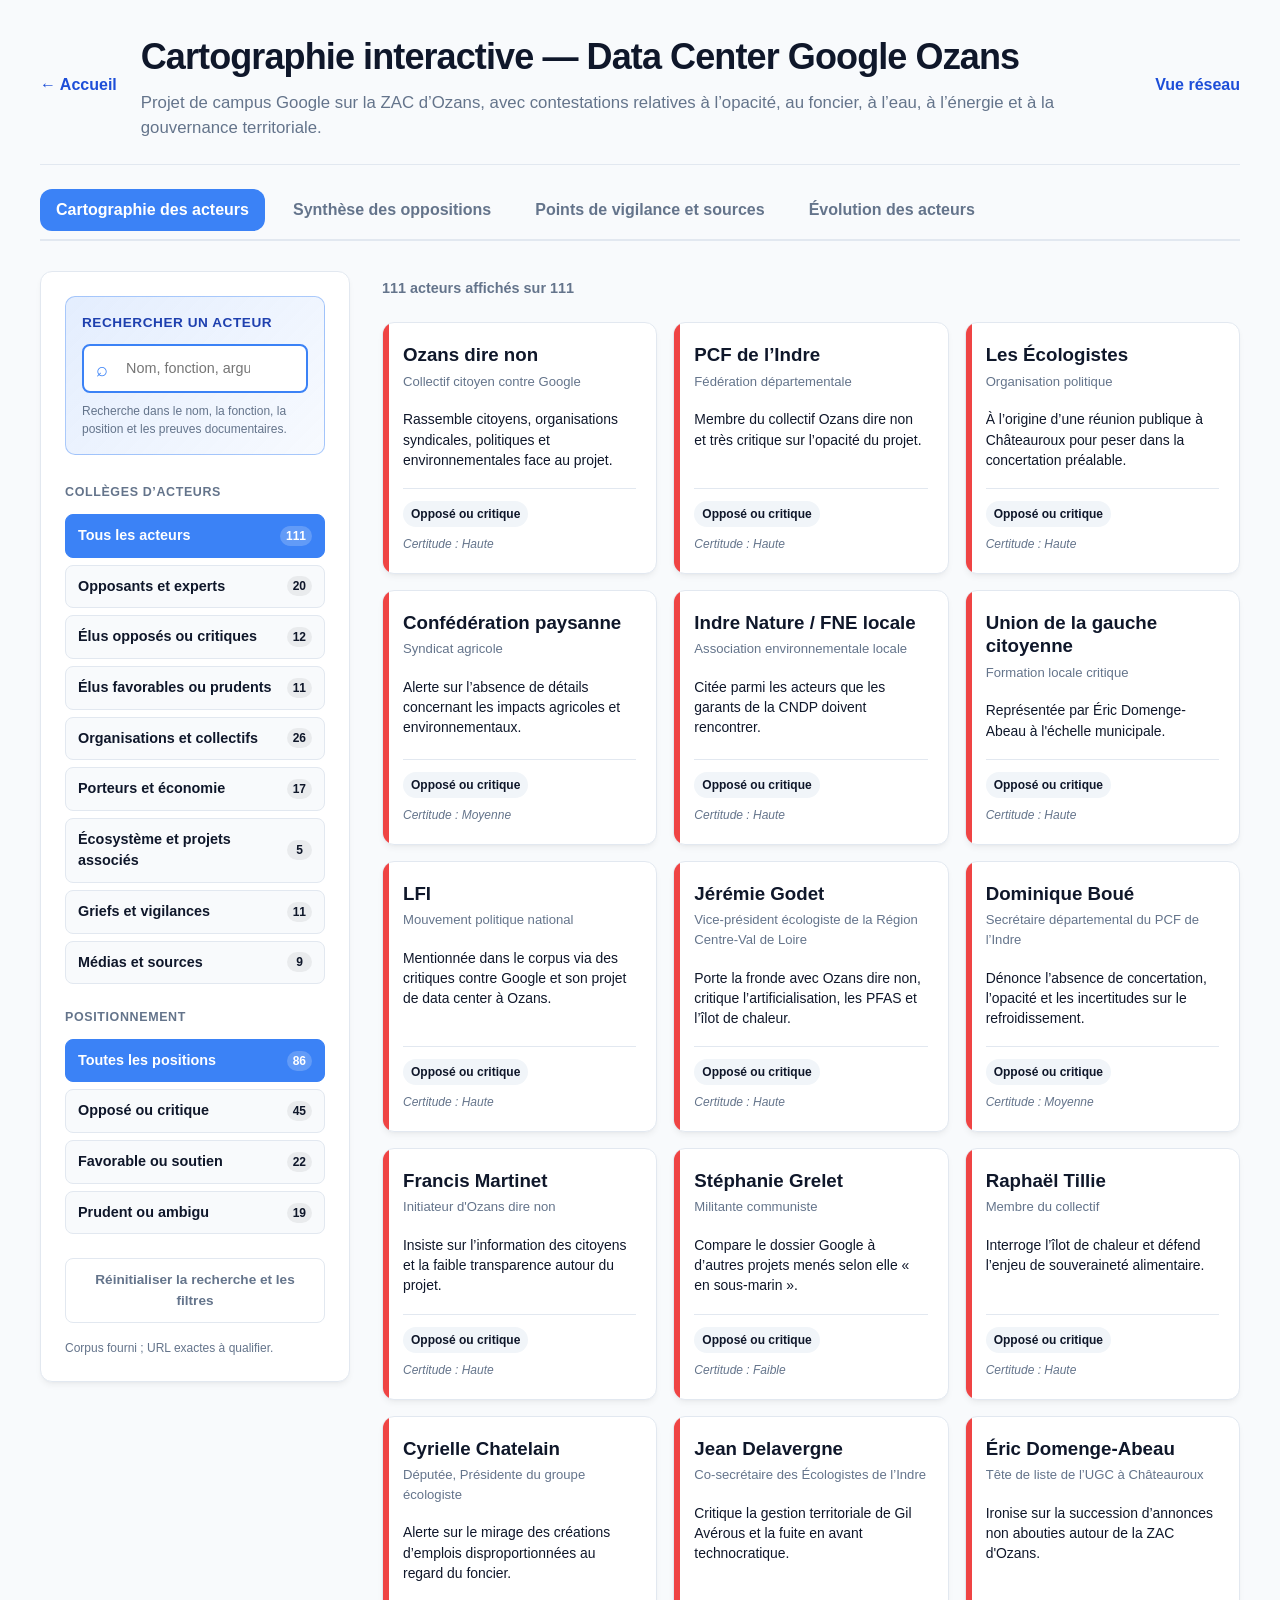
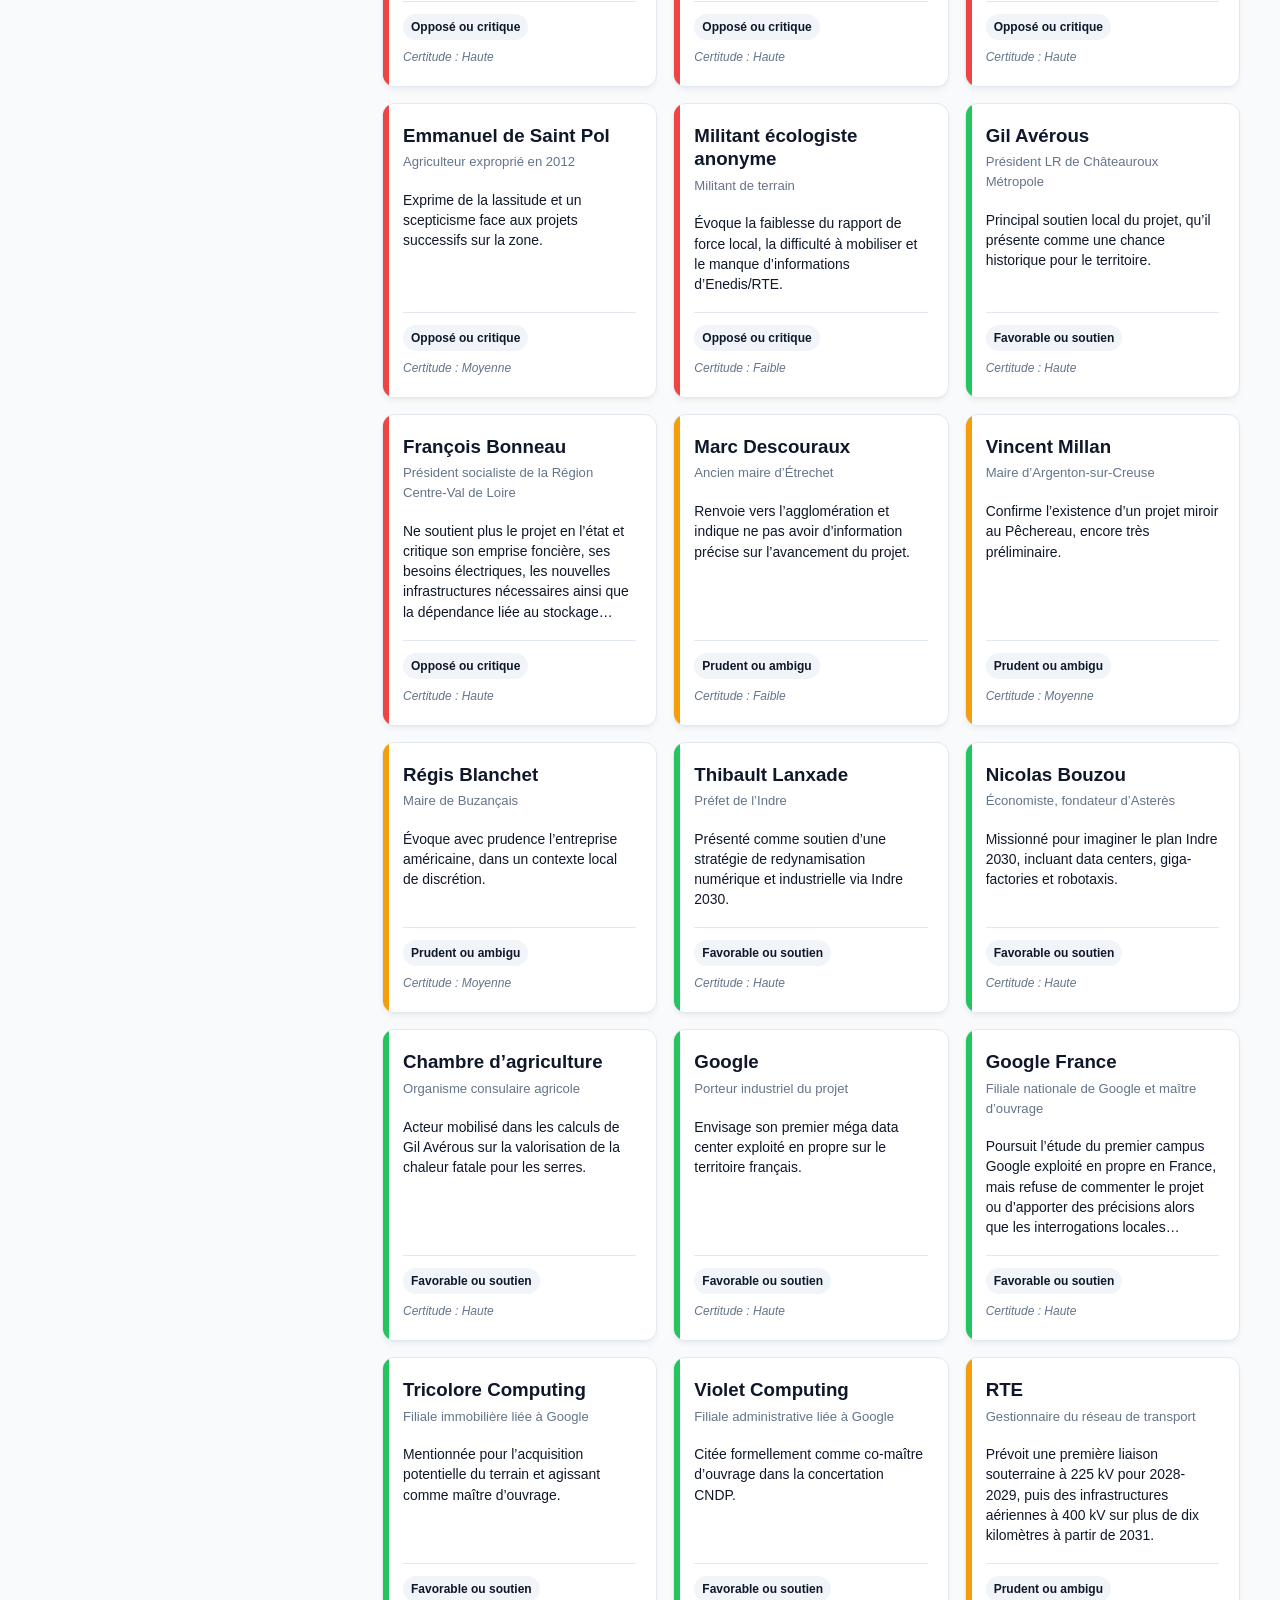
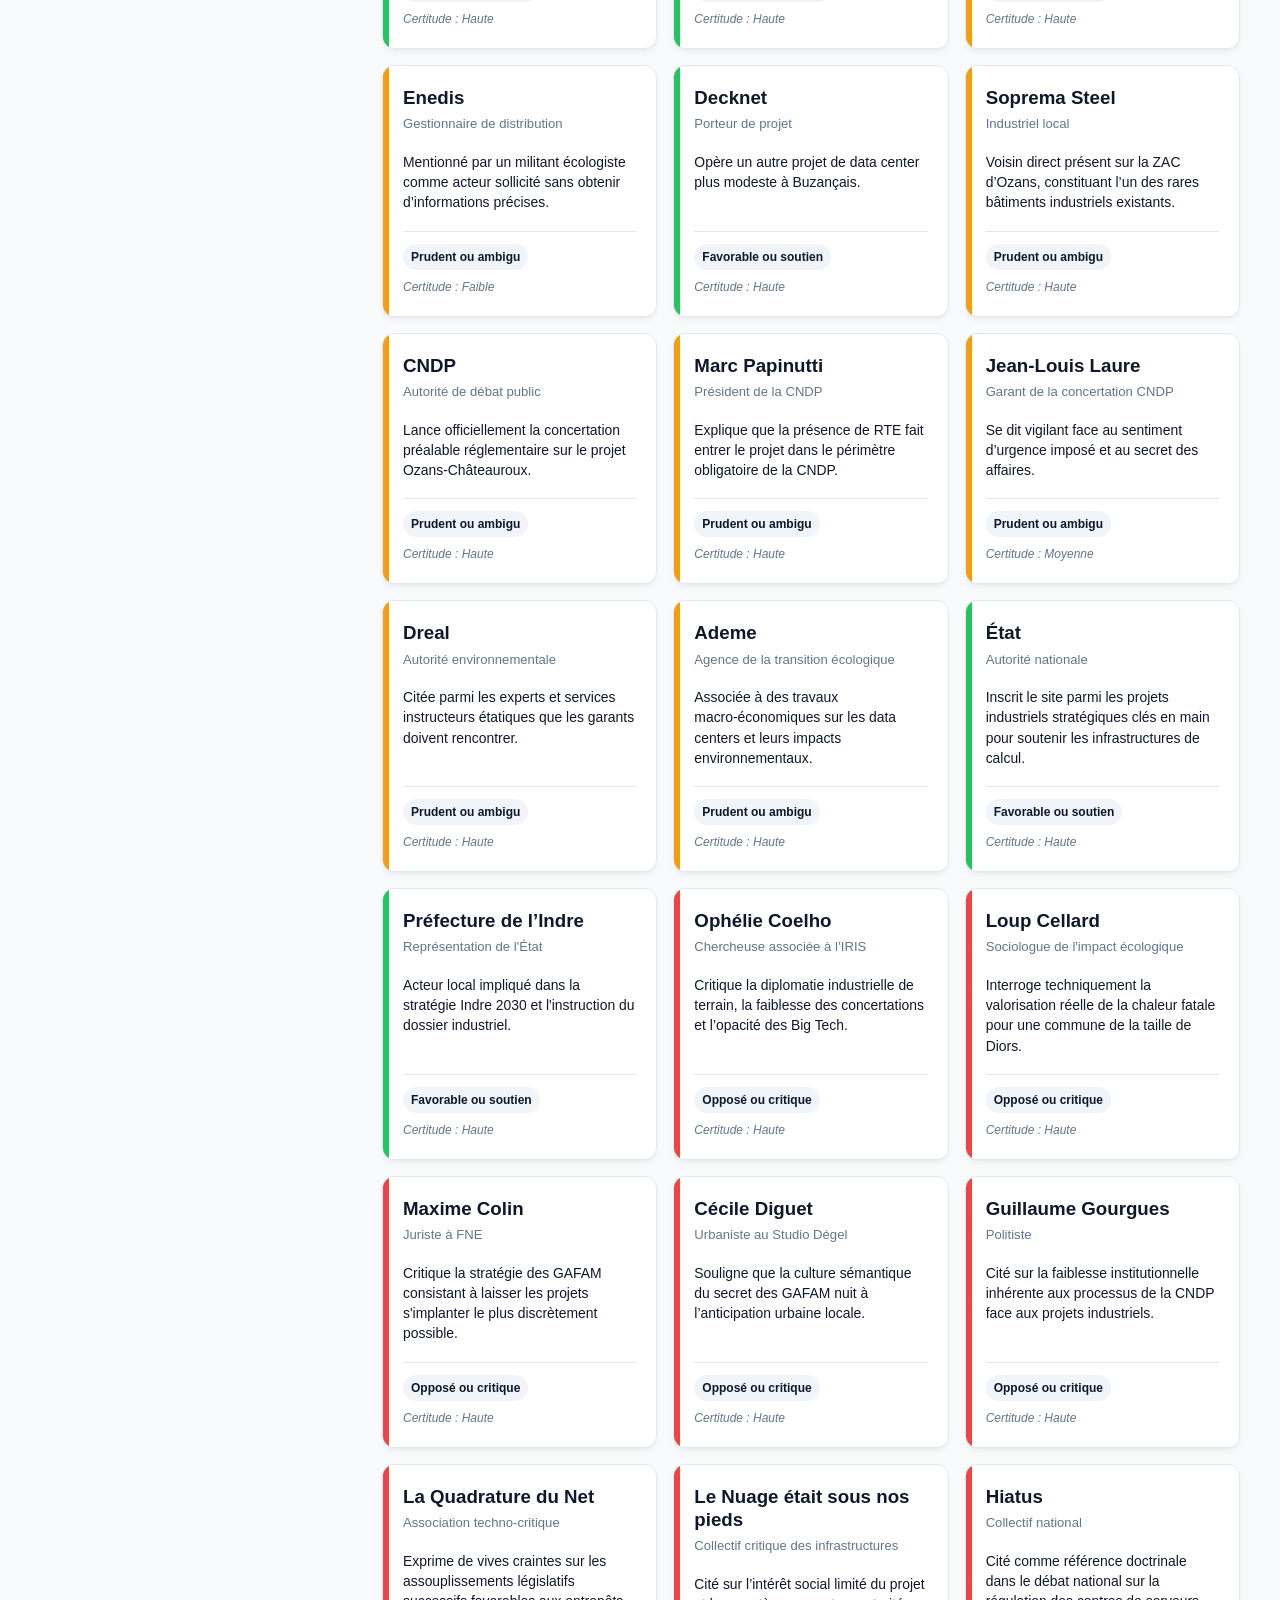
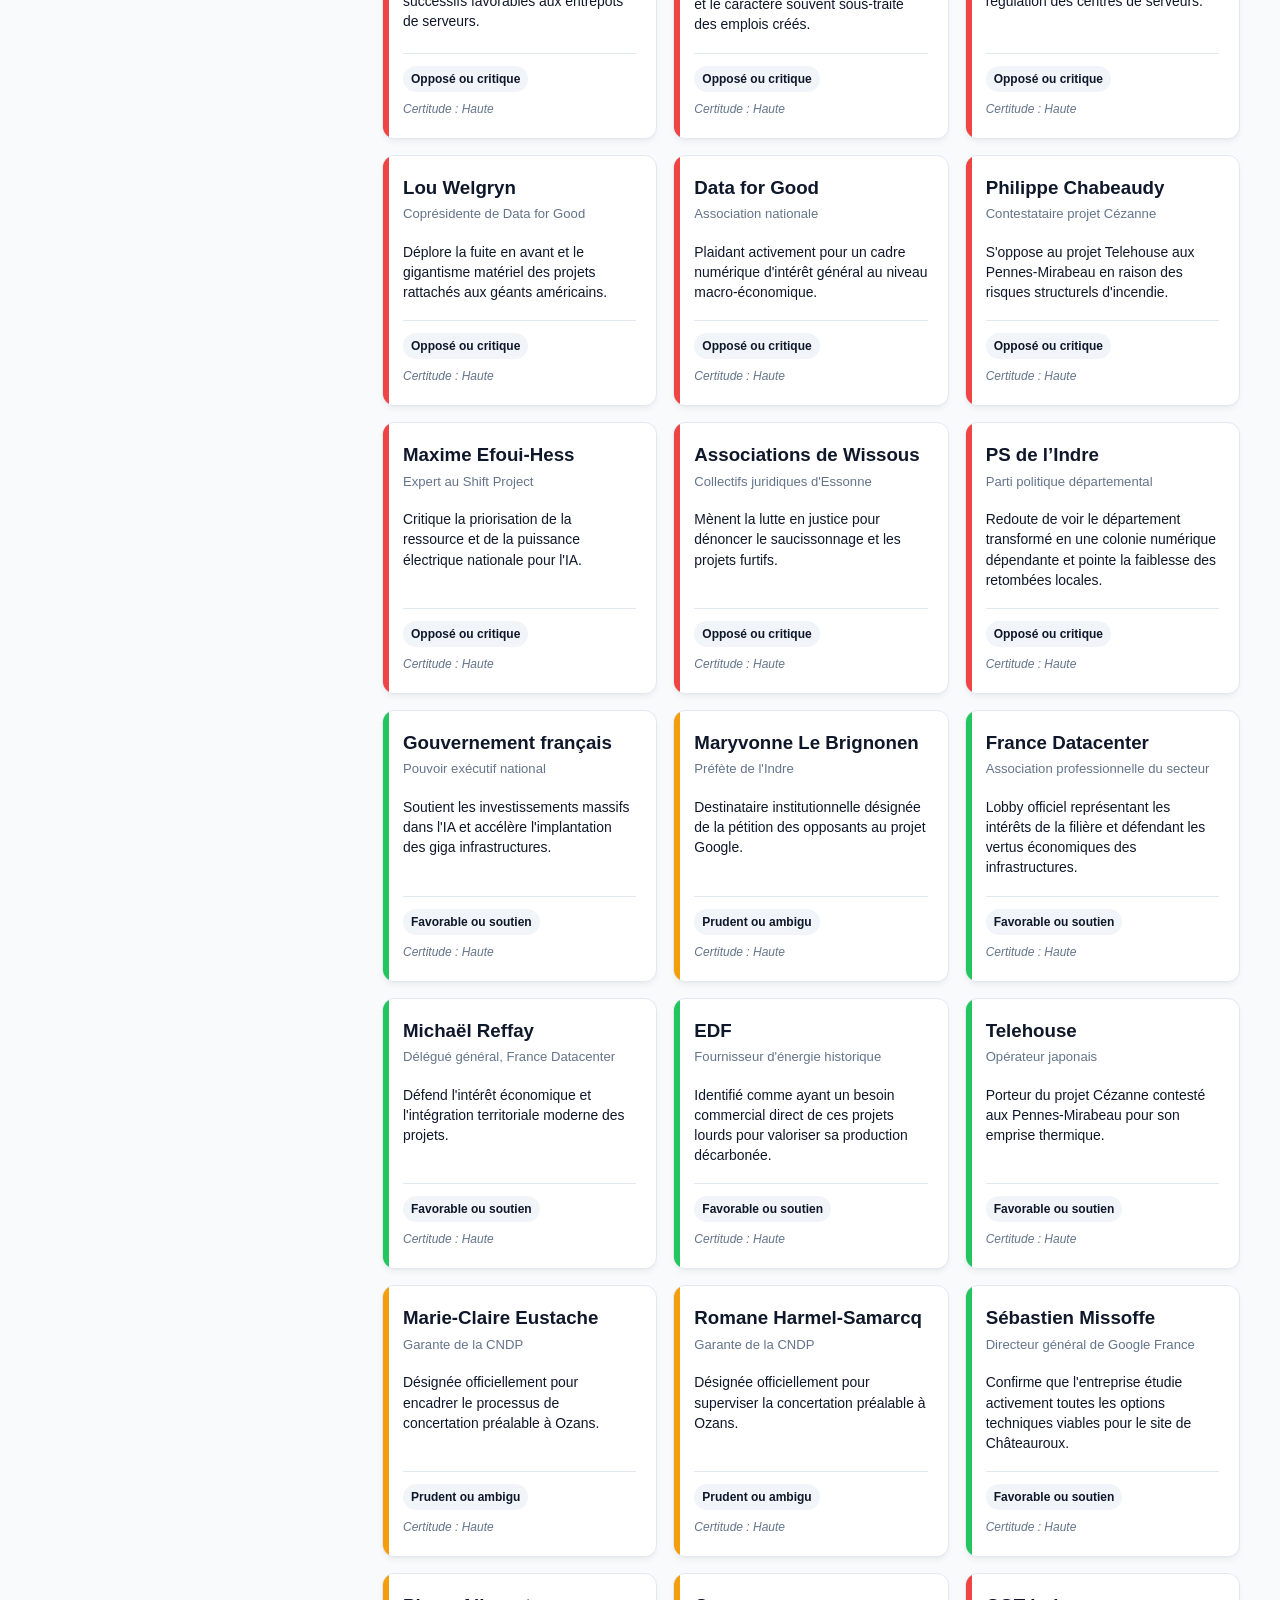
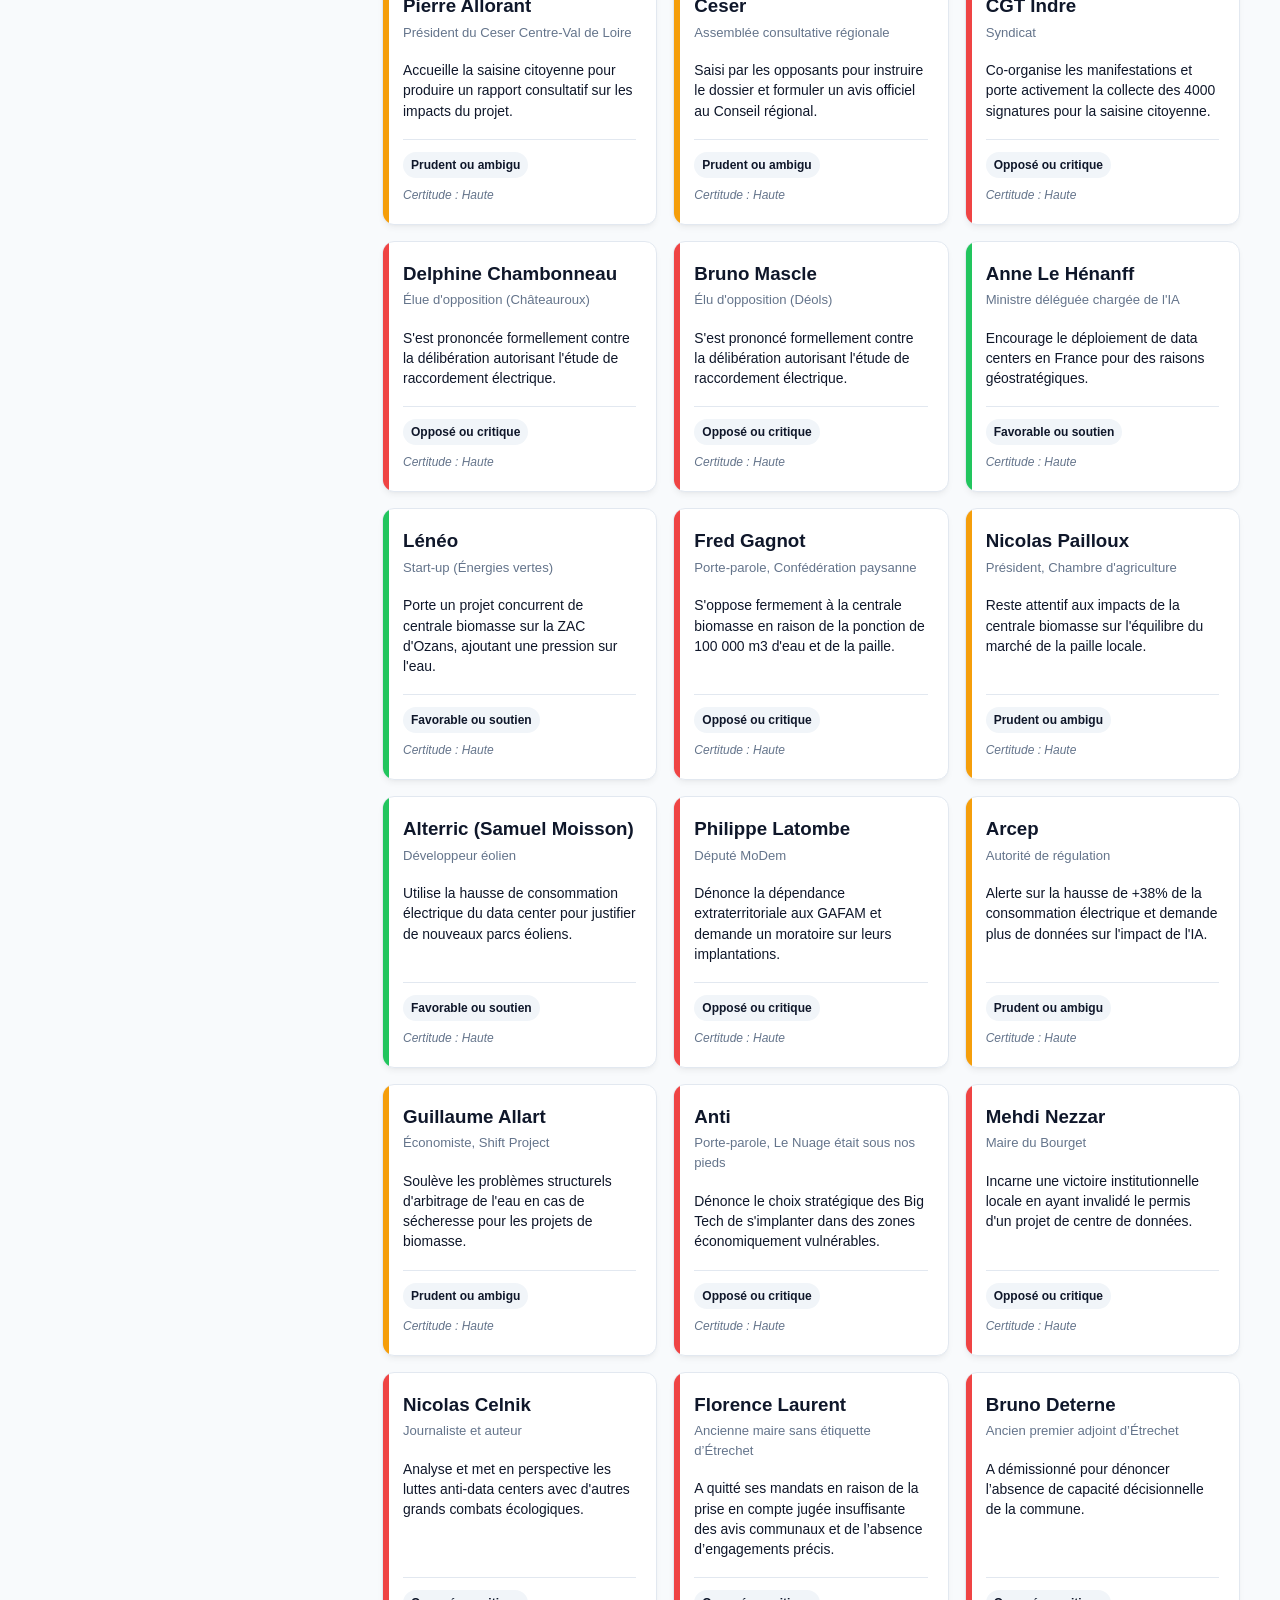
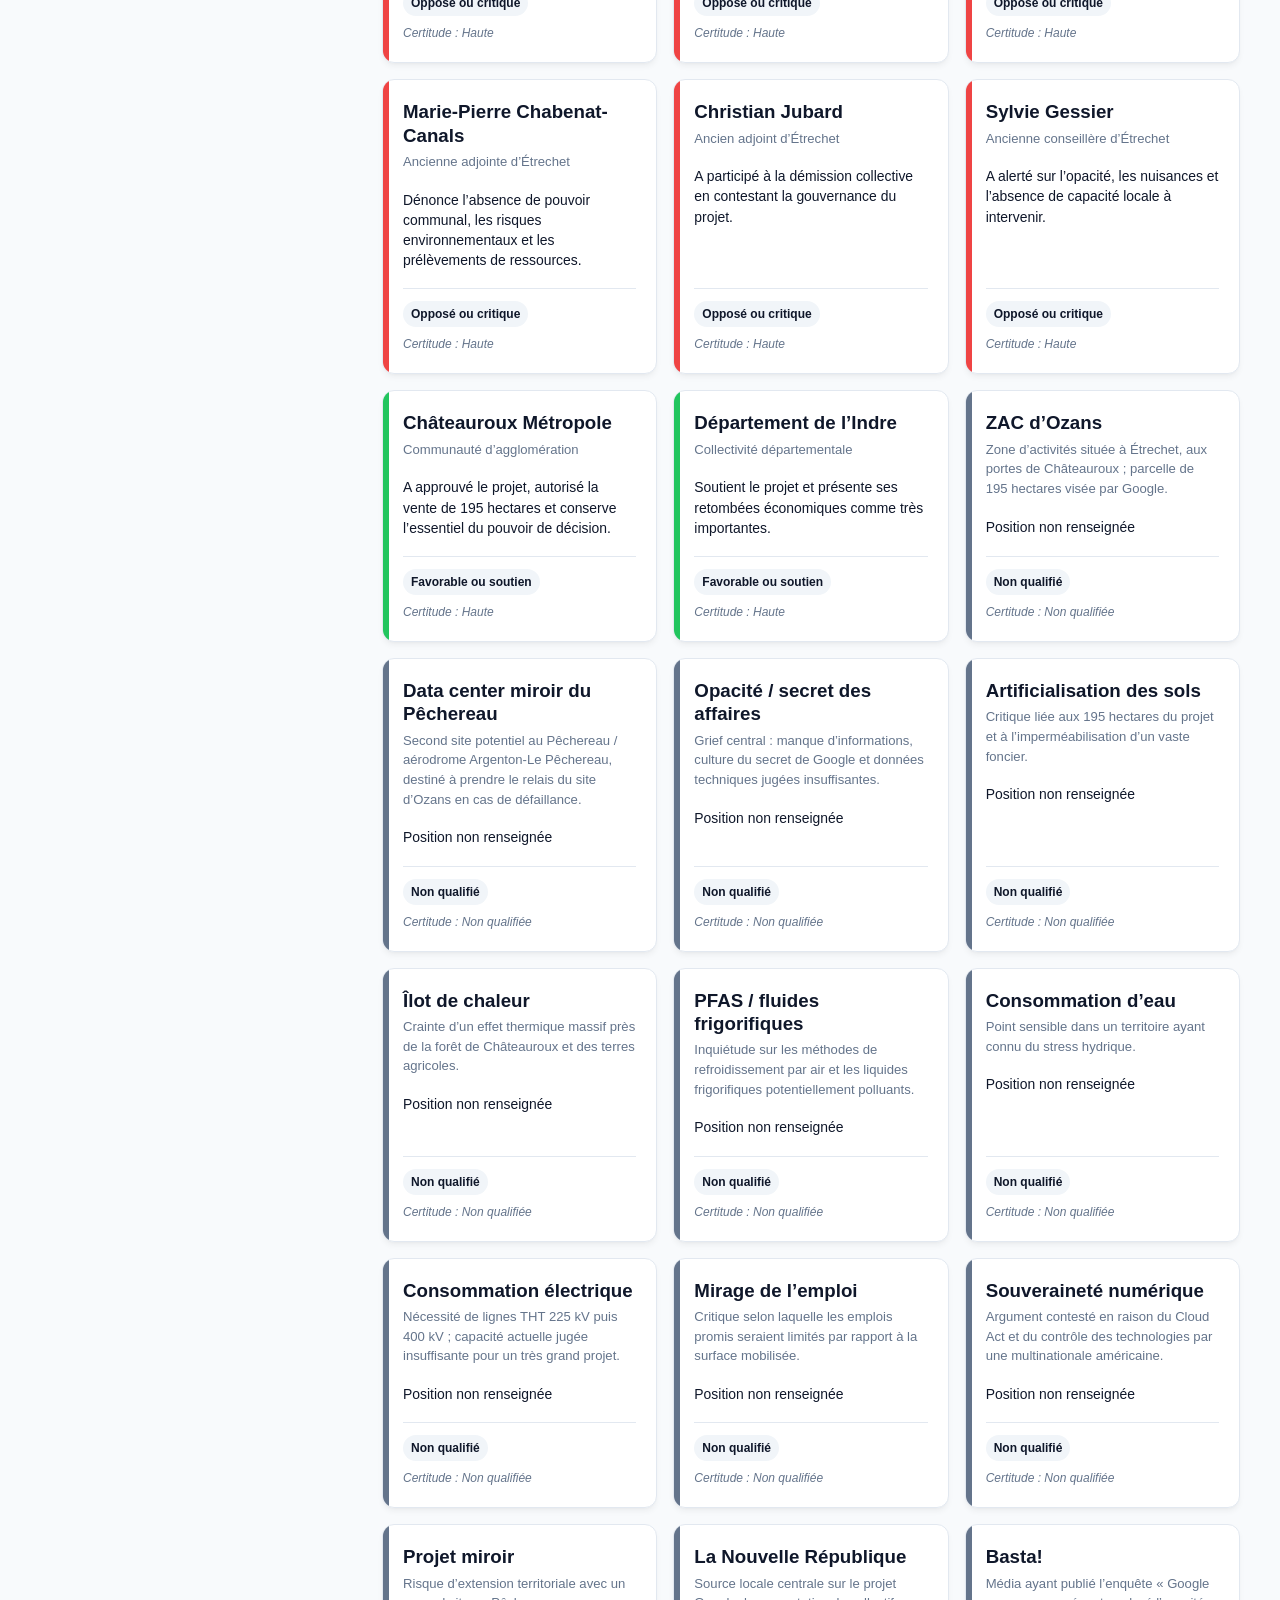
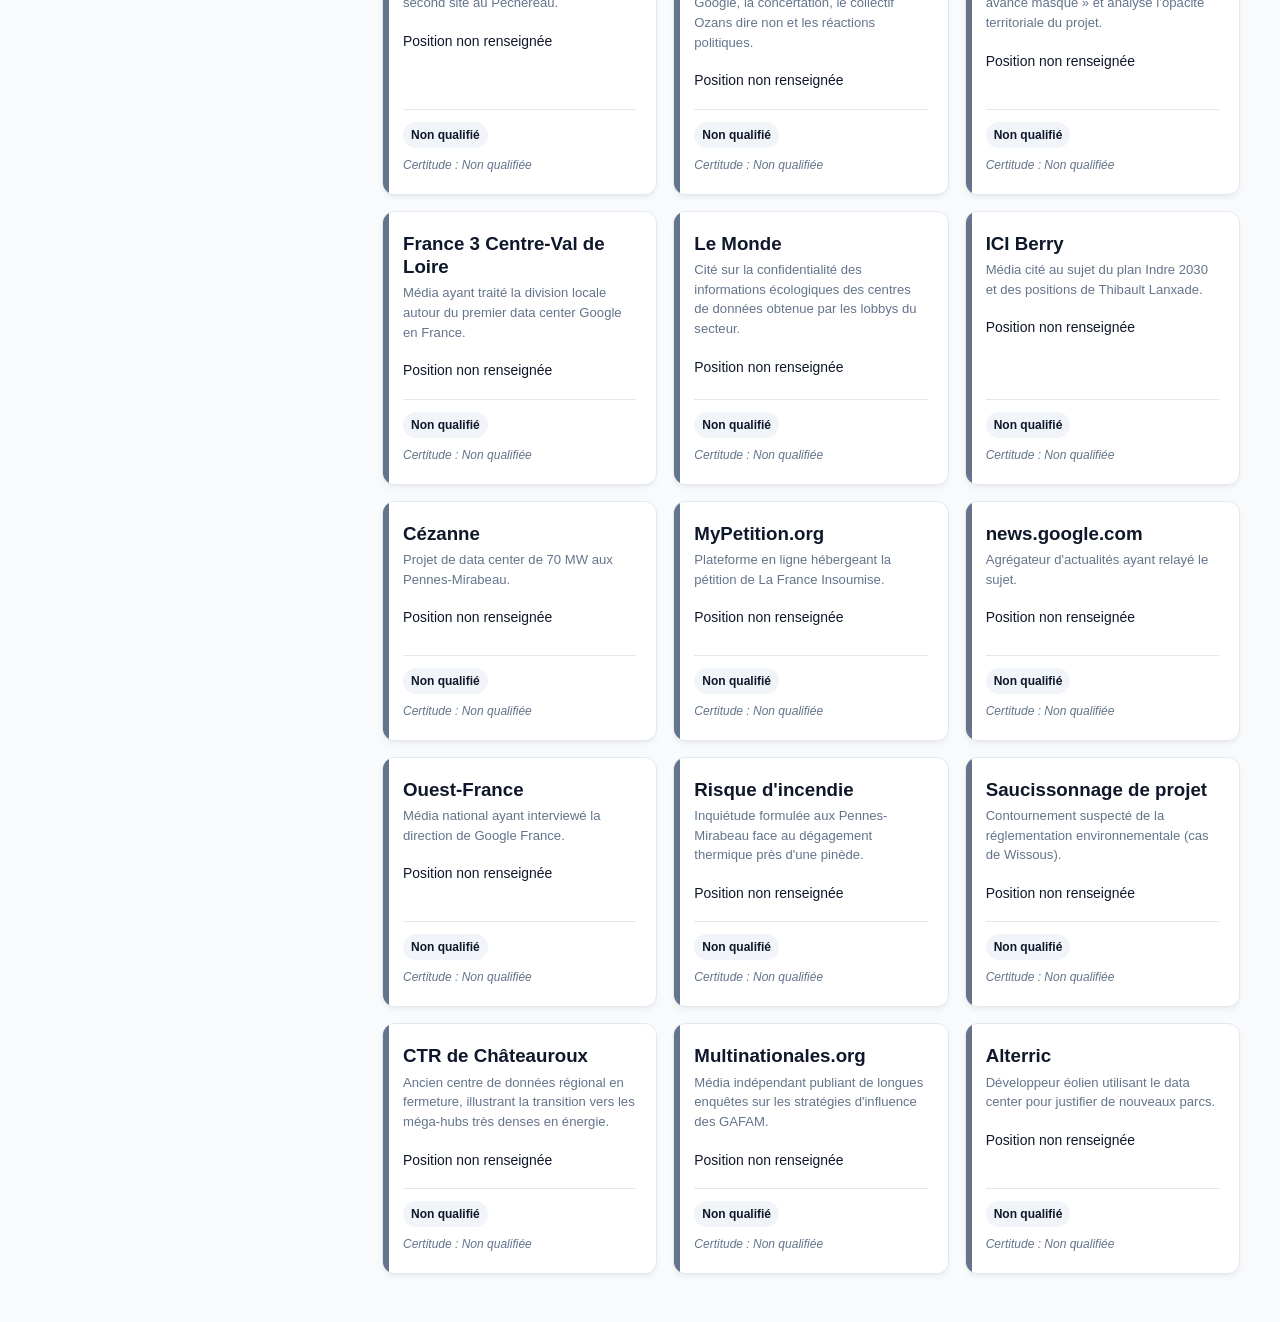
==== commit 43f40223: "Update index.html" ====
--- a/apps/cards/index.html
+++ b/apps/cards/index.html
@@ -19,6 +19,8 @@
       <button class="tab-btn active" type="button" data-tab="carto" aria-selected="true">Cartographie des acteurs</button>
       <button class="tab-btn" type="button" data-tab="griefs" aria-selected="false">Synthèse des oppositions</button>
       <button class="tab-btn" type="button" data-tab="vigilance" aria-selected="false">Points de vigilance et sources</button>
+      <button class="tab-btn" type="button" data-tab="evolution" aria-selected="false">Évolution des acteurs
+</button>
     </nav>
     <section id="tab-carto" class="tab-content active">
       <main class="layout">
@@ -45,6 +47,9 @@
       <article class="list-card"><h2>Points de vigilance majeurs</h2><div id="vigilance-list"></div></article>
       <article class="list-card"><h2>Sources répertoriées</h2><div id="sources-list"></div></article>
     </section>
+    <section id="tab-evolution" class="tab-content">
+      <div id="evolution-root"></div>
+</section>
   </div>
   <dialog id="dialog"><button class="close" type="button" aria-label="Fermer">×</button><div id="detail"></div></dialog>
   <script type="module" src="../../assets/js/cards.js"></script>
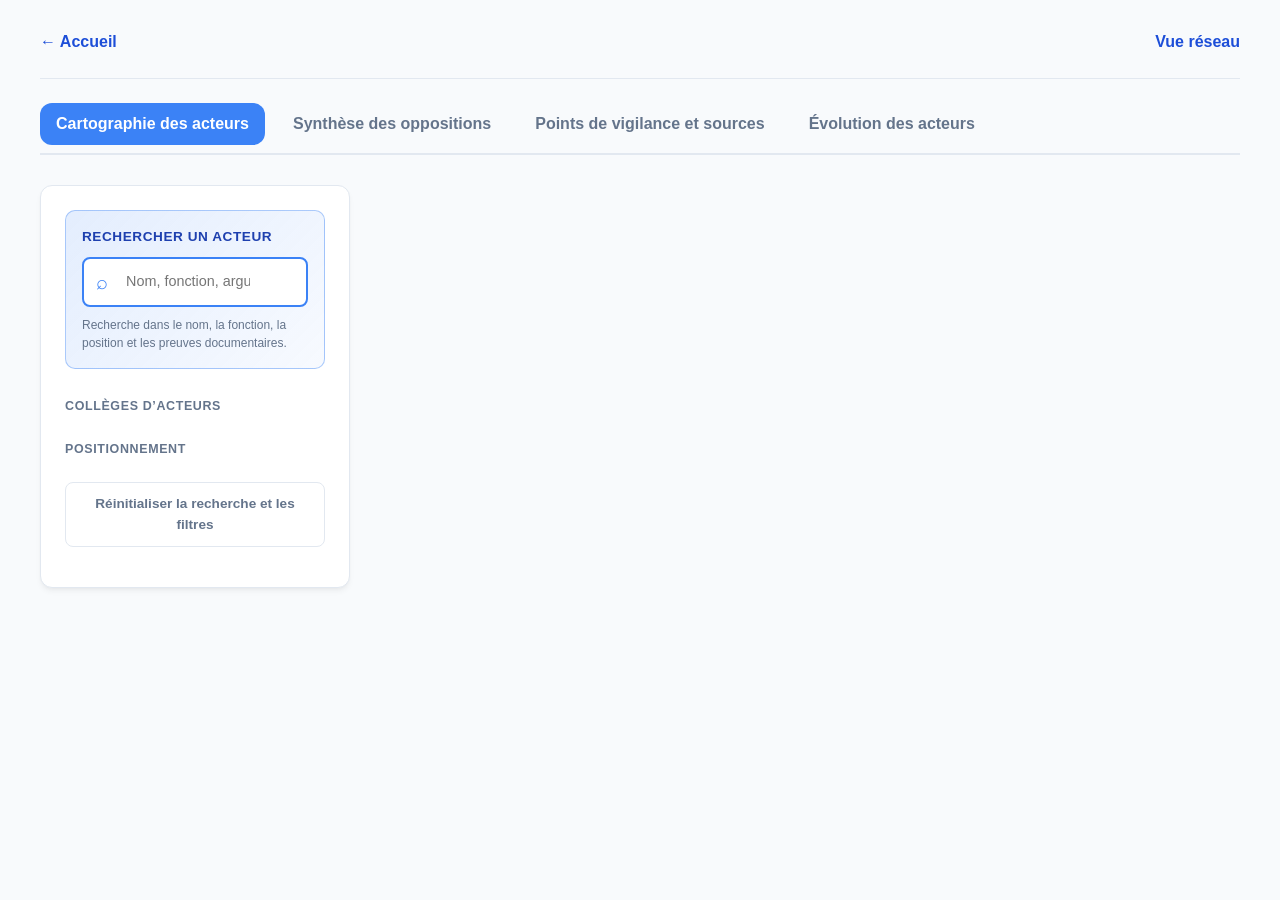
==== commit 7723148c: "Update index.html" ====
--- a/apps/cards/index.html
+++ b/apps/cards/index.html
@@ -5,6 +5,7 @@
   <meta name="viewport" content="width=device-width,initial-scale=1">
   <title>Cartographie des acteurs — Châteauroux</title>
   <link rel="stylesheet" href="../../assets/css/cards.css">
+  <link rel="stylesheet" href="../../assets/css/evolution.css">
 </head>
 <body>
   <div class="page-shell">
--- a/assets/css/evolution.css
+++ b/assets/css/evolution.css
@@ -0,0 +1,38 @@
+/* Styles isolés de l'onglet Évolution */
+.evolution-app { display: grid; gap: 22px; }
+.evolution-top { display: flex; align-items: center; justify-content: space-between; gap: 20px; flex-wrap: wrap; }
+.evolution-top h2 { margin: 0 0 4px; font-size: 1.55rem; }
+.evolution-top p { margin: 0; color: var(--muted, #64748b); }
+.evolution-modes { display: flex; gap: 5px; padding: 5px; border-radius: 12px; background: #e2e8f0; }
+.evolution-modes button { border: 0; padding: 10px 16px; border-radius: 9px; cursor: pointer; background: transparent; color: #475569; font-weight: 700; }
+.evolution-modes button.is-active { background: #fff; color: #1d4ed8; box-shadow: 0 2px 5px #0f172a16; }
+.evolution-metrics { display: grid; grid-template-columns: repeat(3, minmax(0, 1fr)); gap: 12px; }
+.evolution-metric, .evolution-panel { background: #fff; border: 1px solid var(--border, #e2e8f0); border-radius: 12px; box-shadow: var(--shadow, 0 3px 8px #0f172a0a); }
+.evolution-metric { padding: 18px; display: grid; gap: 5px; }
+.evolution-metric span { font-size: .85rem; color: var(--muted, #64748b); }
+.evolution-metric strong { font-size: 2rem; font-variant-numeric: tabular-nums; }
+.evolution-panel { padding: 24px; min-width: 0; }
+.evolution-section-title { display: flex; justify-content: space-between; align-items: center; gap: 18px; flex-wrap: wrap; margin-bottom: 18px; }
+.evolution-section-title h3 { margin: 0; font-size: 1.1rem; }
+.evolution-section-title label { display: flex; align-items: center; gap: 8px; color: #475569; font-size: .85rem; font-weight: 600; }
+.evolution-section-title select, .evolution-section-title input { padding: 9px 12px; border: 1px solid #cbd5e1; border-radius: 9px; background: #fff; color: #0f172a; font: inherit; min-width: 160px; }
+.evolution-chart { width: 100%; overflow-x: auto; }
+.evolution-chart svg { display: block; height: auto; max-height: 400px; }
+.evolution-legend { display: flex; flex-wrap: wrap; gap: 9px; margin-top: 16px; }
+.evolution-legend-button { display: inline-flex; align-items: center; gap: 7px; border: 1px solid #cbd5e1; border-radius: 999px; padding: 6px 10px; background: #fff; color: #64748b; font-size: .82rem; cursor: pointer; opacity: .5; }
+.evolution-legend-button.is-on { opacity: 1; color: #0f172a; }
+.evolution-swatch { display: inline-block; flex-shrink: 0; width: 12px; height: 12px; border-radius: 3px; }
+.evolution-hint { font-size: .83rem; color: var(--muted, #64748b); }
+.evolution-roster { display: grid; gap: 9px; }
+.evolution-person { display: flex; align-items: flex-start; gap: 12px; padding: 12px; border-radius: 9px; border: 1px solid #e2e8f0; }
+.evolution-person .evolution-swatch { margin-top: 5px; }
+.evolution-person strong { display: block; font-size: .92rem; }
+.evolution-person small { display: block; color: #64748b; margin-top: 3px; line-height: 1.45; }
+.evolution-warning { color: #92400e; font-size: .85rem; }
+.evolution-empty h2 { margin-top: 0; }
+@media (max-width: 650px) {
+  .evolution-metrics { grid-template-columns: 1fr; }
+  .evolution-panel { padding: 15px; } 
+  .evolution-section-title { align-items: stretch; flex-direction: column; }
+  .evolution-section-title input { width: 100%; }
+}
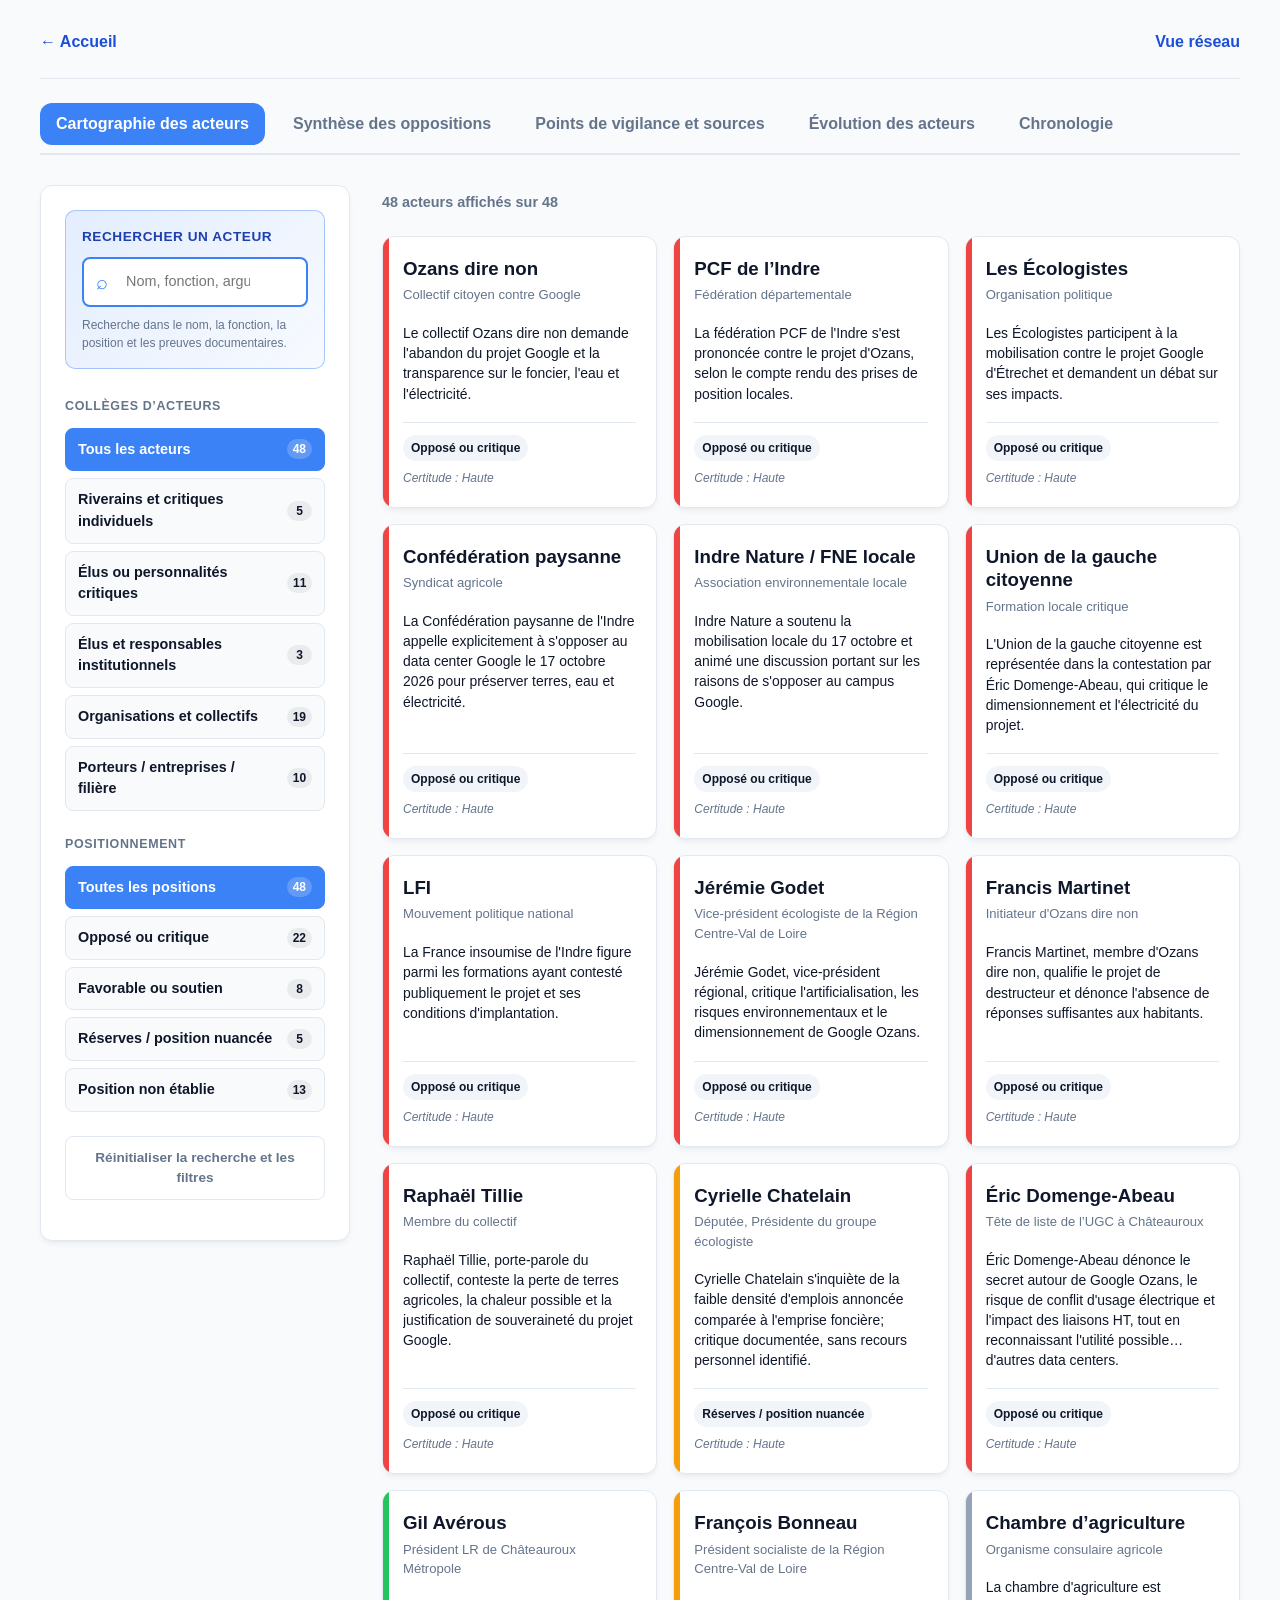
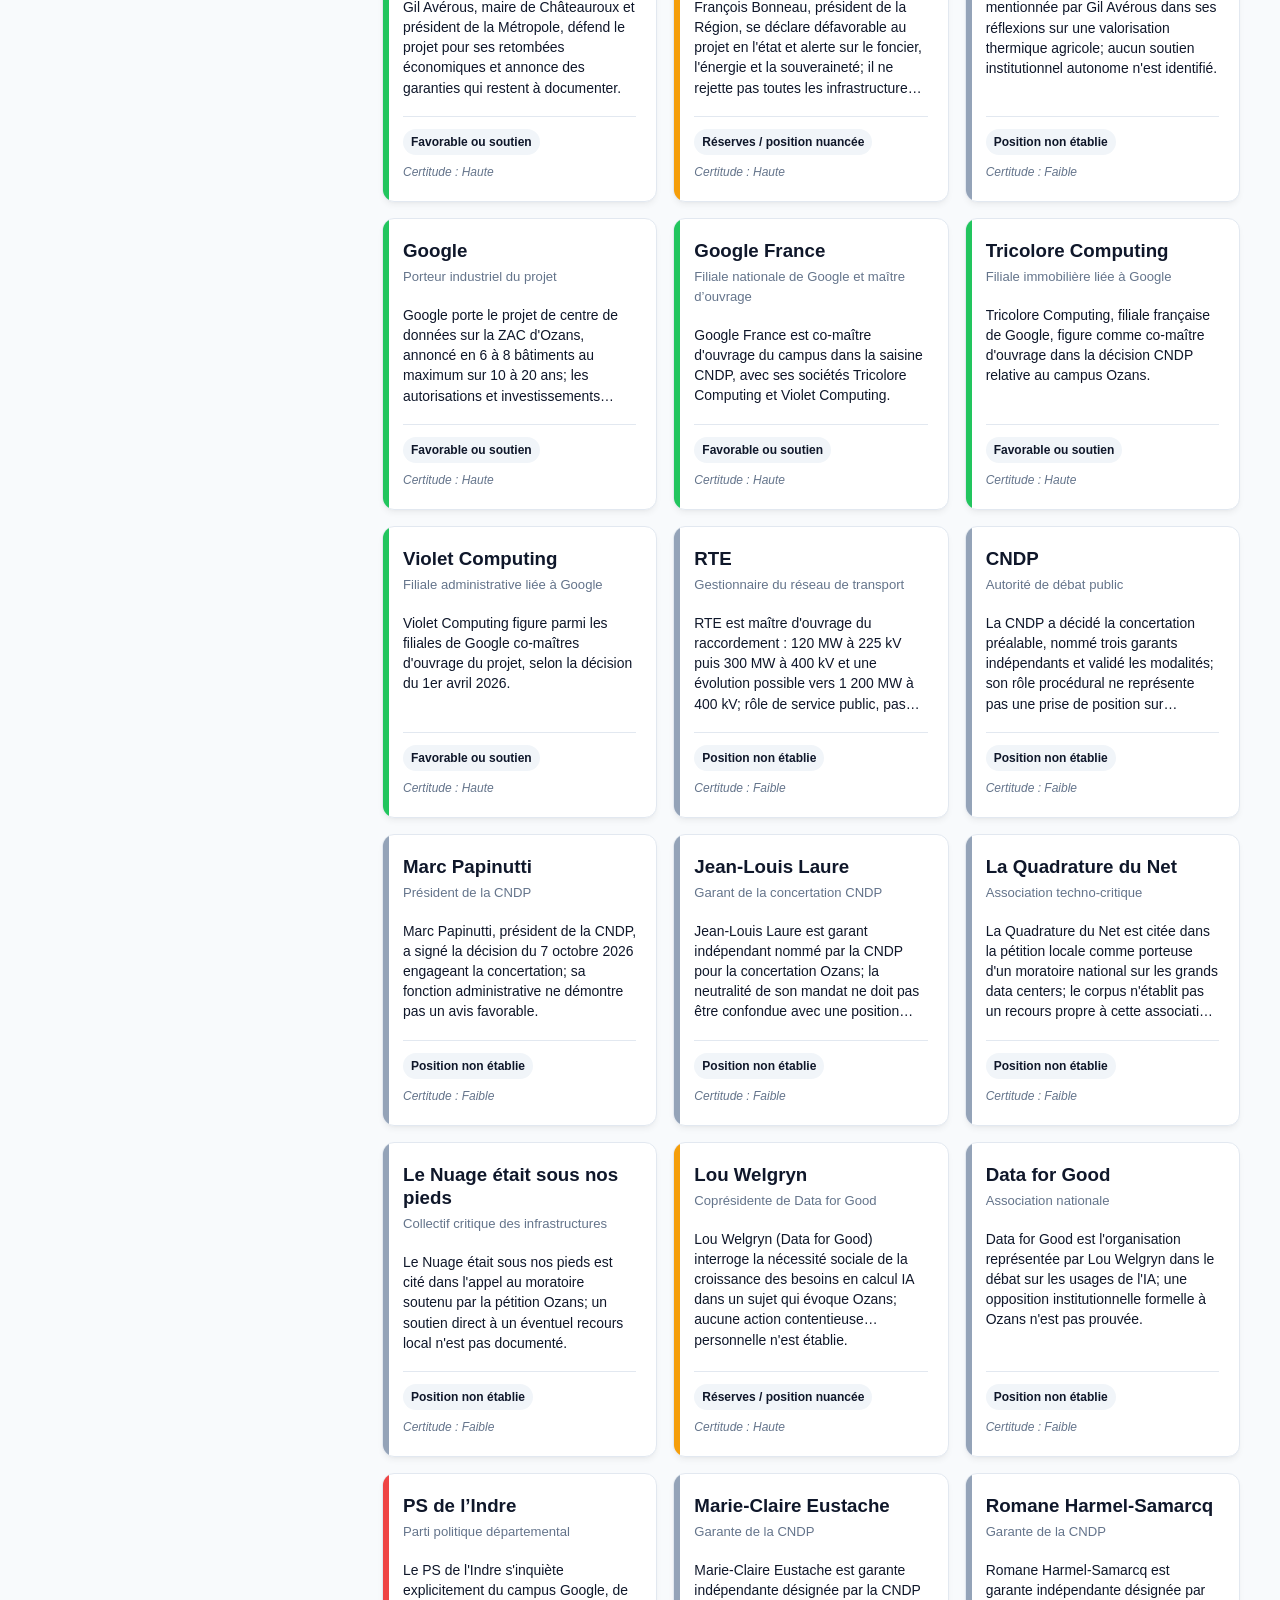
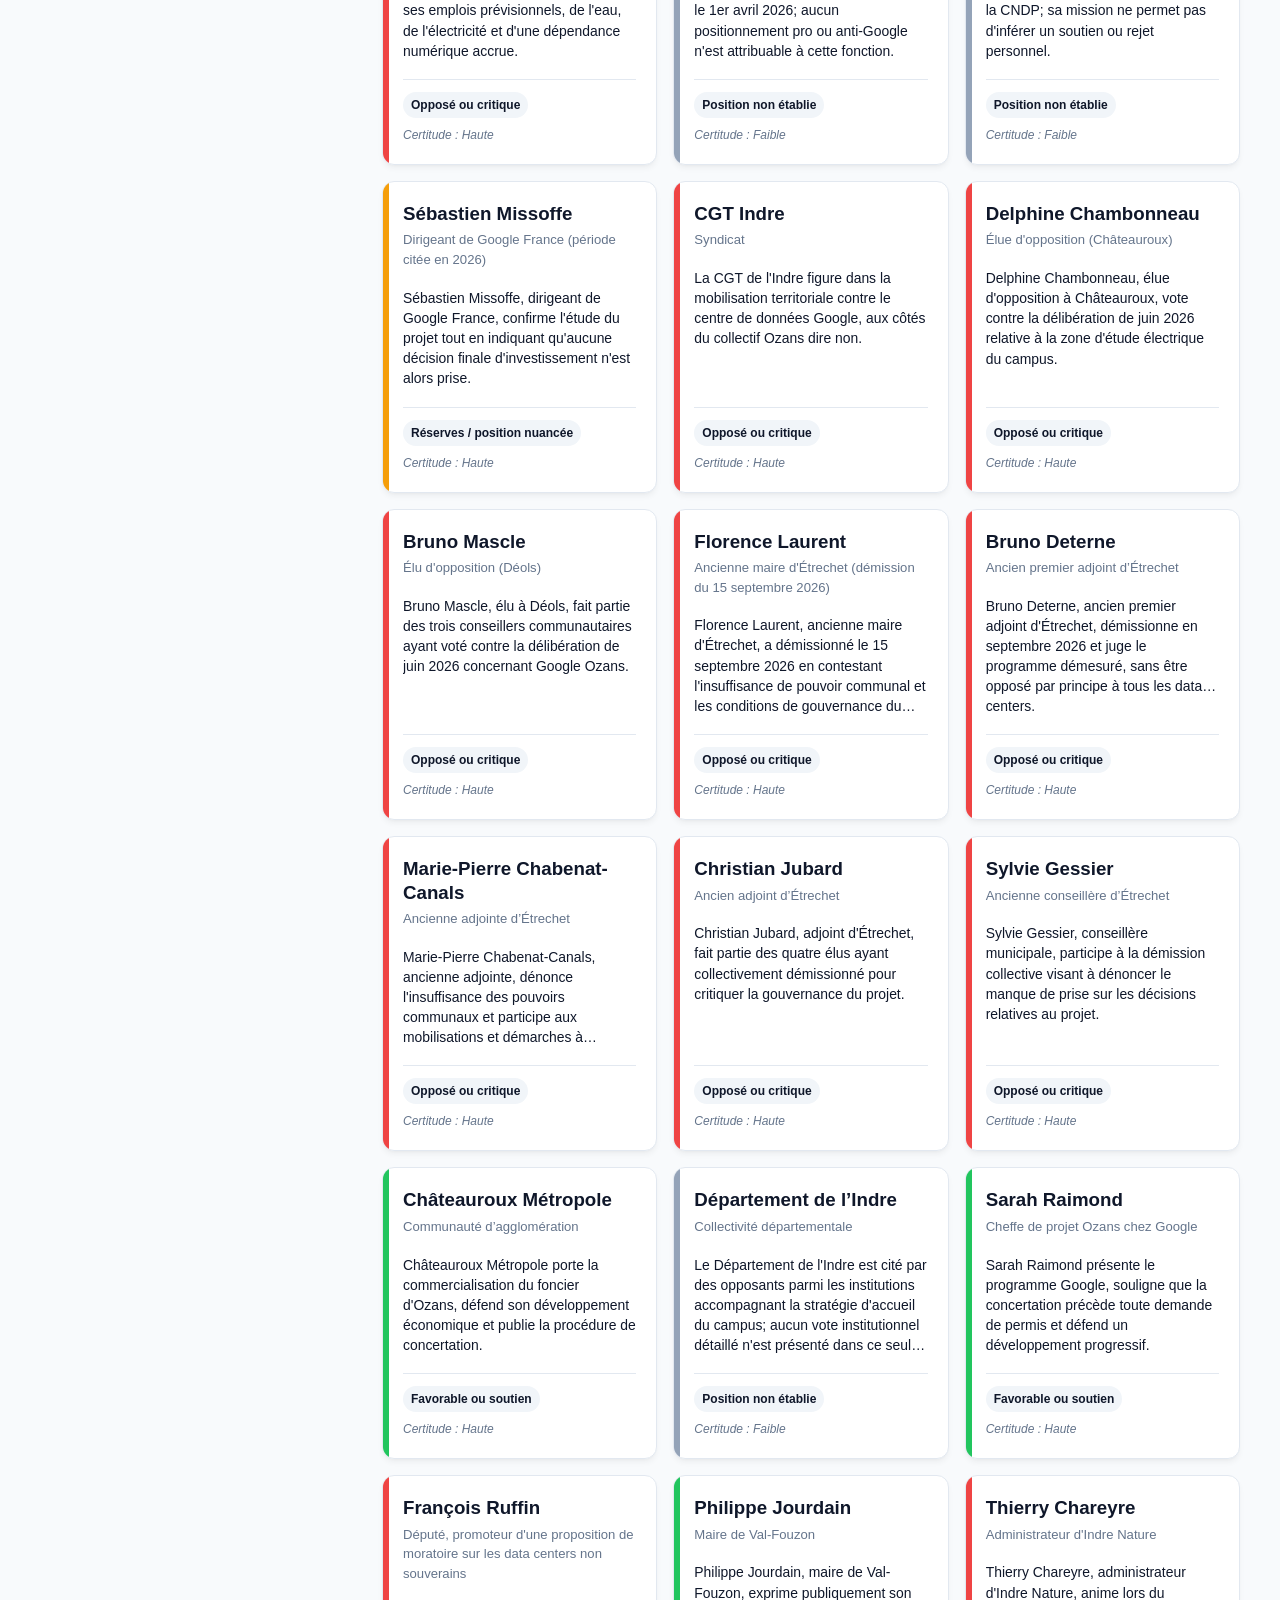
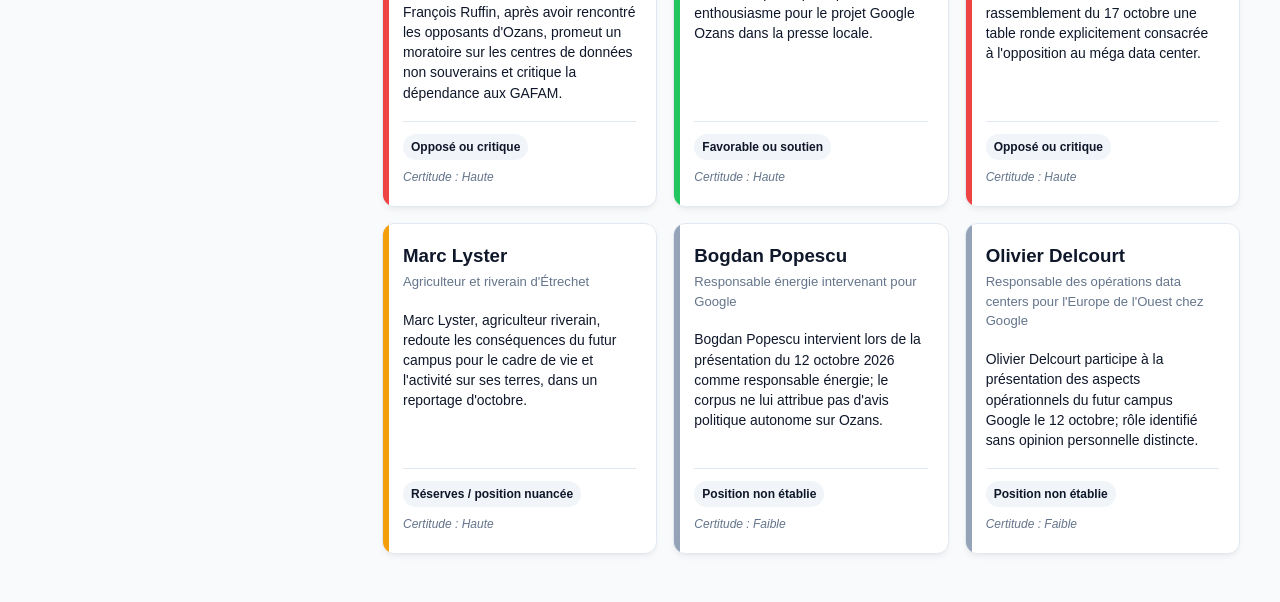
==== commit da54ab34: "Châteauroux : positions et relations sourcées, dossier CNDP 2026, chronologie et évolution fiable" ====
--- a/apps/cards/index.html
+++ b/apps/cards/index.html
@@ -6,6 +6,7 @@
   <title>Cartographie des acteurs — Châteauroux</title>
   <link rel="stylesheet" href="../../assets/css/cards.css">
   <link rel="stylesheet" href="../../assets/css/evolution.css">
+  <link rel="stylesheet" href="../../assets/css/chronology.css">
 </head>
 <body>
   <div class="page-shell">
@@ -22,6 +23,7 @@
       <button class="tab-btn" type="button" data-tab="vigilance" aria-selected="false">Points de vigilance et sources</button>
       <button class="tab-btn" type="button" data-tab="evolution" aria-selected="false">Évolution des acteurs
 </button>
+      <button class="tab-btn" type="button" data-tab="chronology" aria-selected="false">Chronologie</button>
     </nav>
     <section id="tab-carto" class="tab-content active">
       <main class="layout">
@@ -51,6 +53,7 @@
     <section id="tab-evolution" class="tab-content">
       <div id="evolution-root"></div>
 </section>
+    <section id="tab-chronology" class="tab-content"><div class="chronology-shell"><div id="chronology-list" class="chrono-grid"></div><article class="list-card"><h2>Repères techniques et état d’avancement</h2><div id="fact-sheet" class="chrono-grid"></div></article></div></section>
   </div>
   <dialog id="dialog"><button class="close" type="button" aria-label="Fermer">×</button><div id="detail"></div></dialog>
   <script type="module" src="../../assets/js/cards.js"></script>
--- a/assets/css/chronology.css
+++ b/assets/css/chronology.css
@@ -0,0 +1,7 @@
+/* Chronologie dans la charte des cartes Châteauroux existantes. */
+.chronology-shell{max-width:1550px;margin:0 auto;padding:25px 4vw 55px}
+.chrono-grid{display:grid;grid-template-columns:repeat(auto-fill,minmax(340px,1fr));gap:18px}
+.chrono-card{border:1px solid #e2e8f0;background:white;border-radius:16px;padding:22px;box-shadow:0 6px 22px #0f172a0b;line-height:1.5}
+.chrono-card h3{font-size:1.08rem;margin:8px 0}.chrono-card p{margin:8px 0}.chrono-card small{display:block;border-top:1px solid #e2e8f0;margin-top:14px;padding-top:10px;line-height:1.6}
+.chrono-card small a{color:#2563eb}.chrono-date{font-size:.76rem;font-weight:800;color:#2563eb}.chrono-card.future .chrono-date{color:#b45309}
+.chronology-shell>.list-card{margin-top:26px}
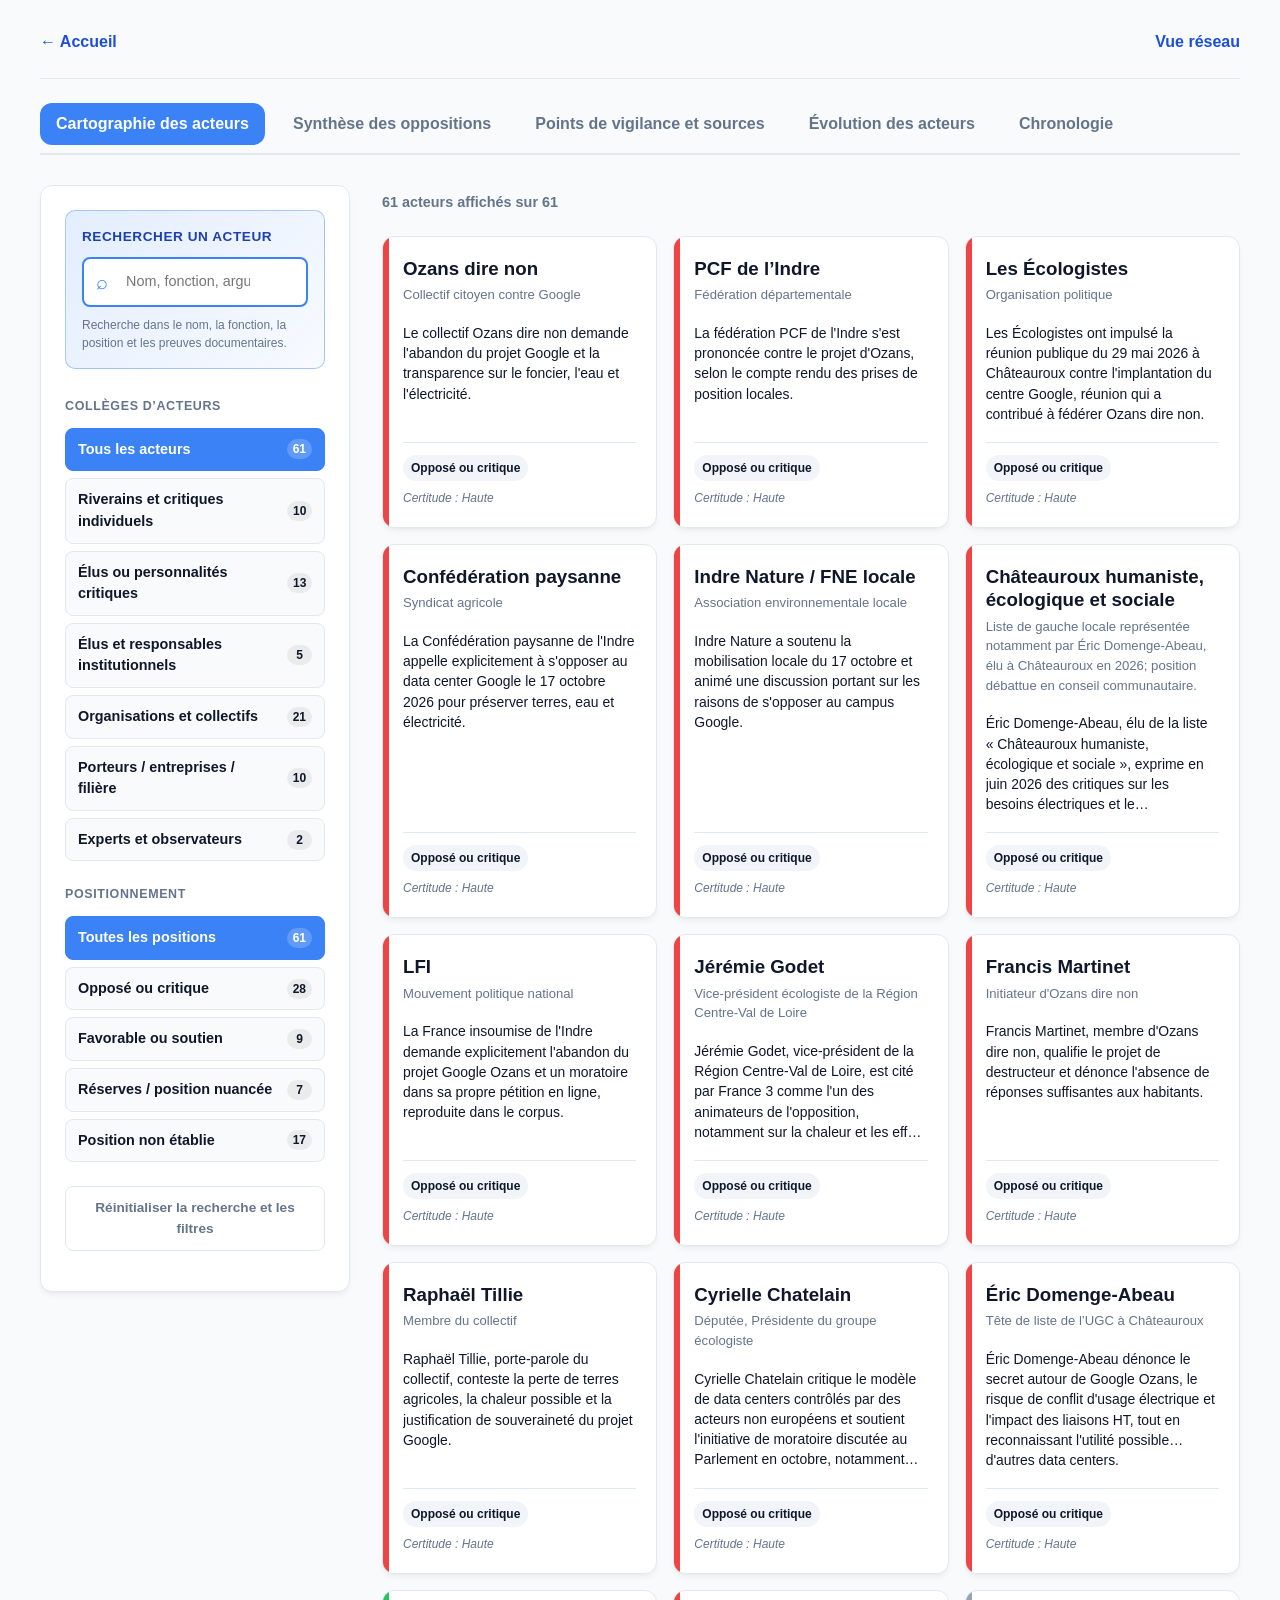
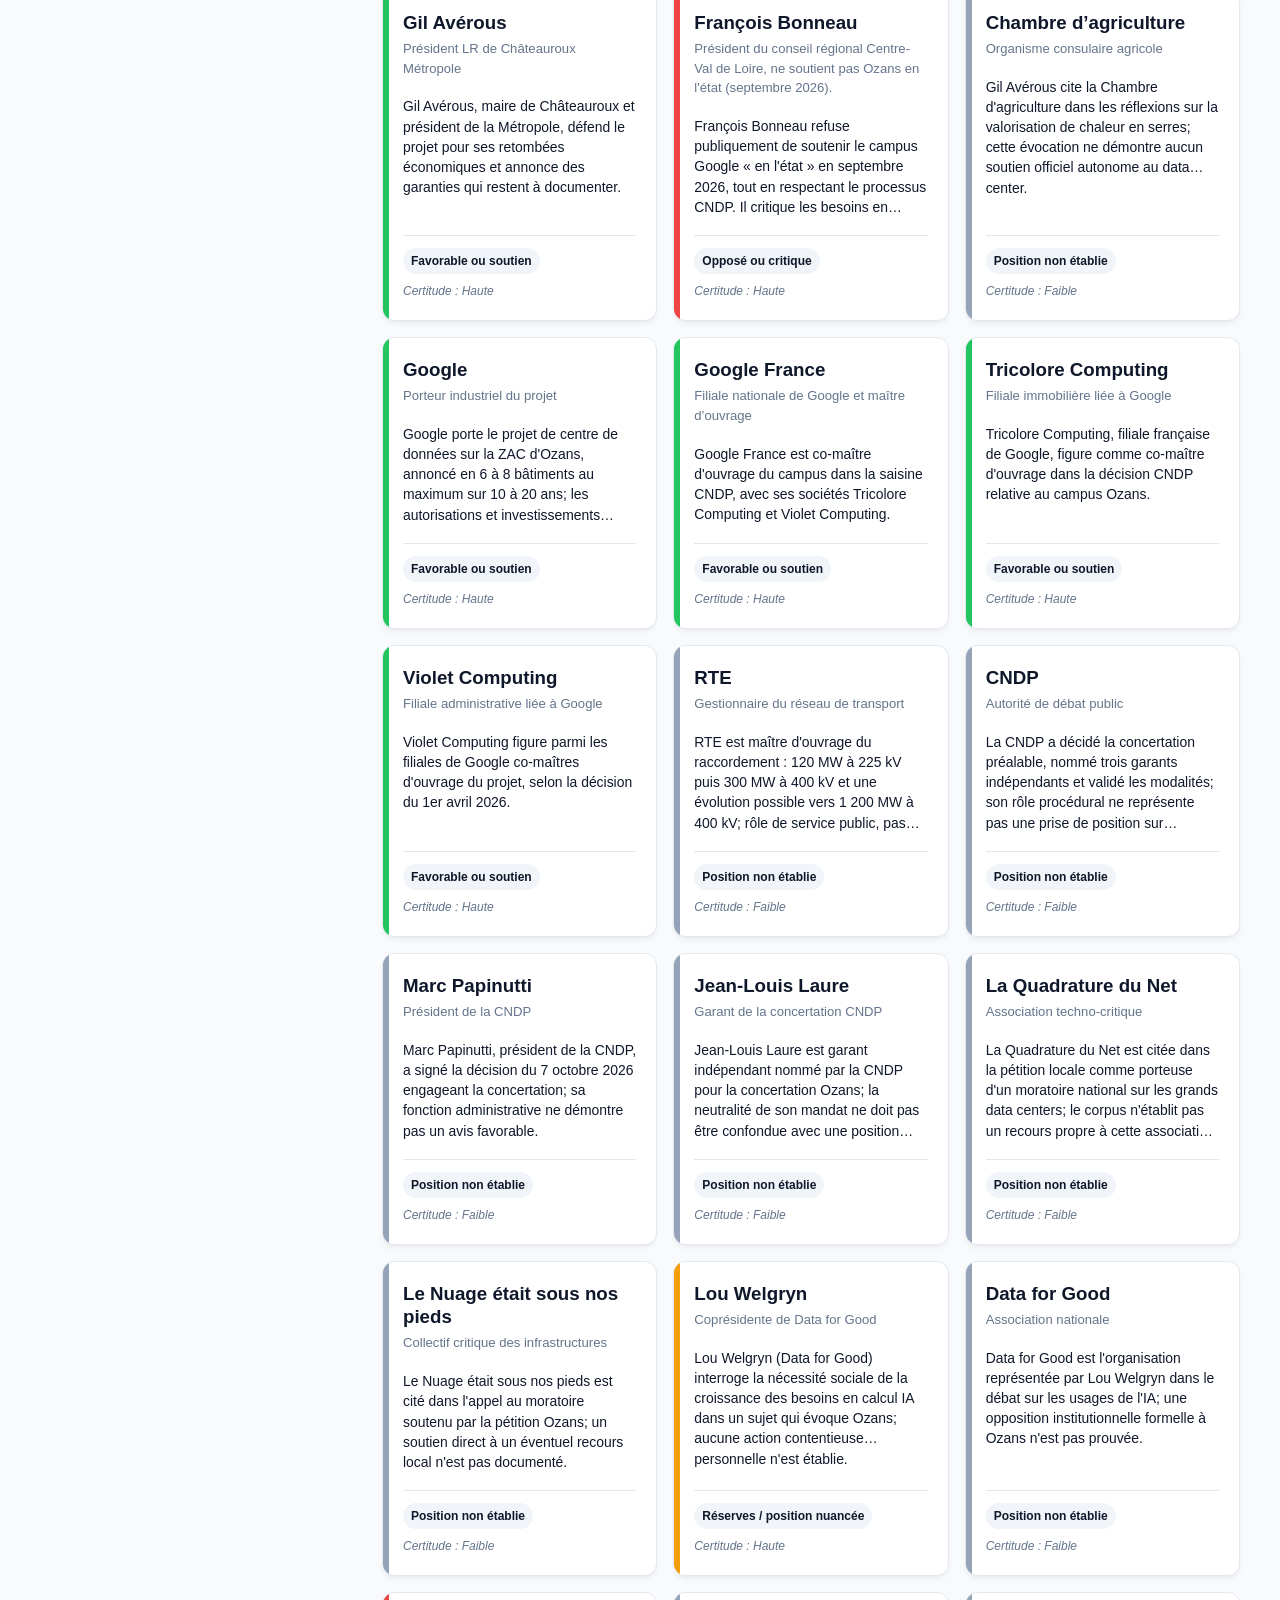
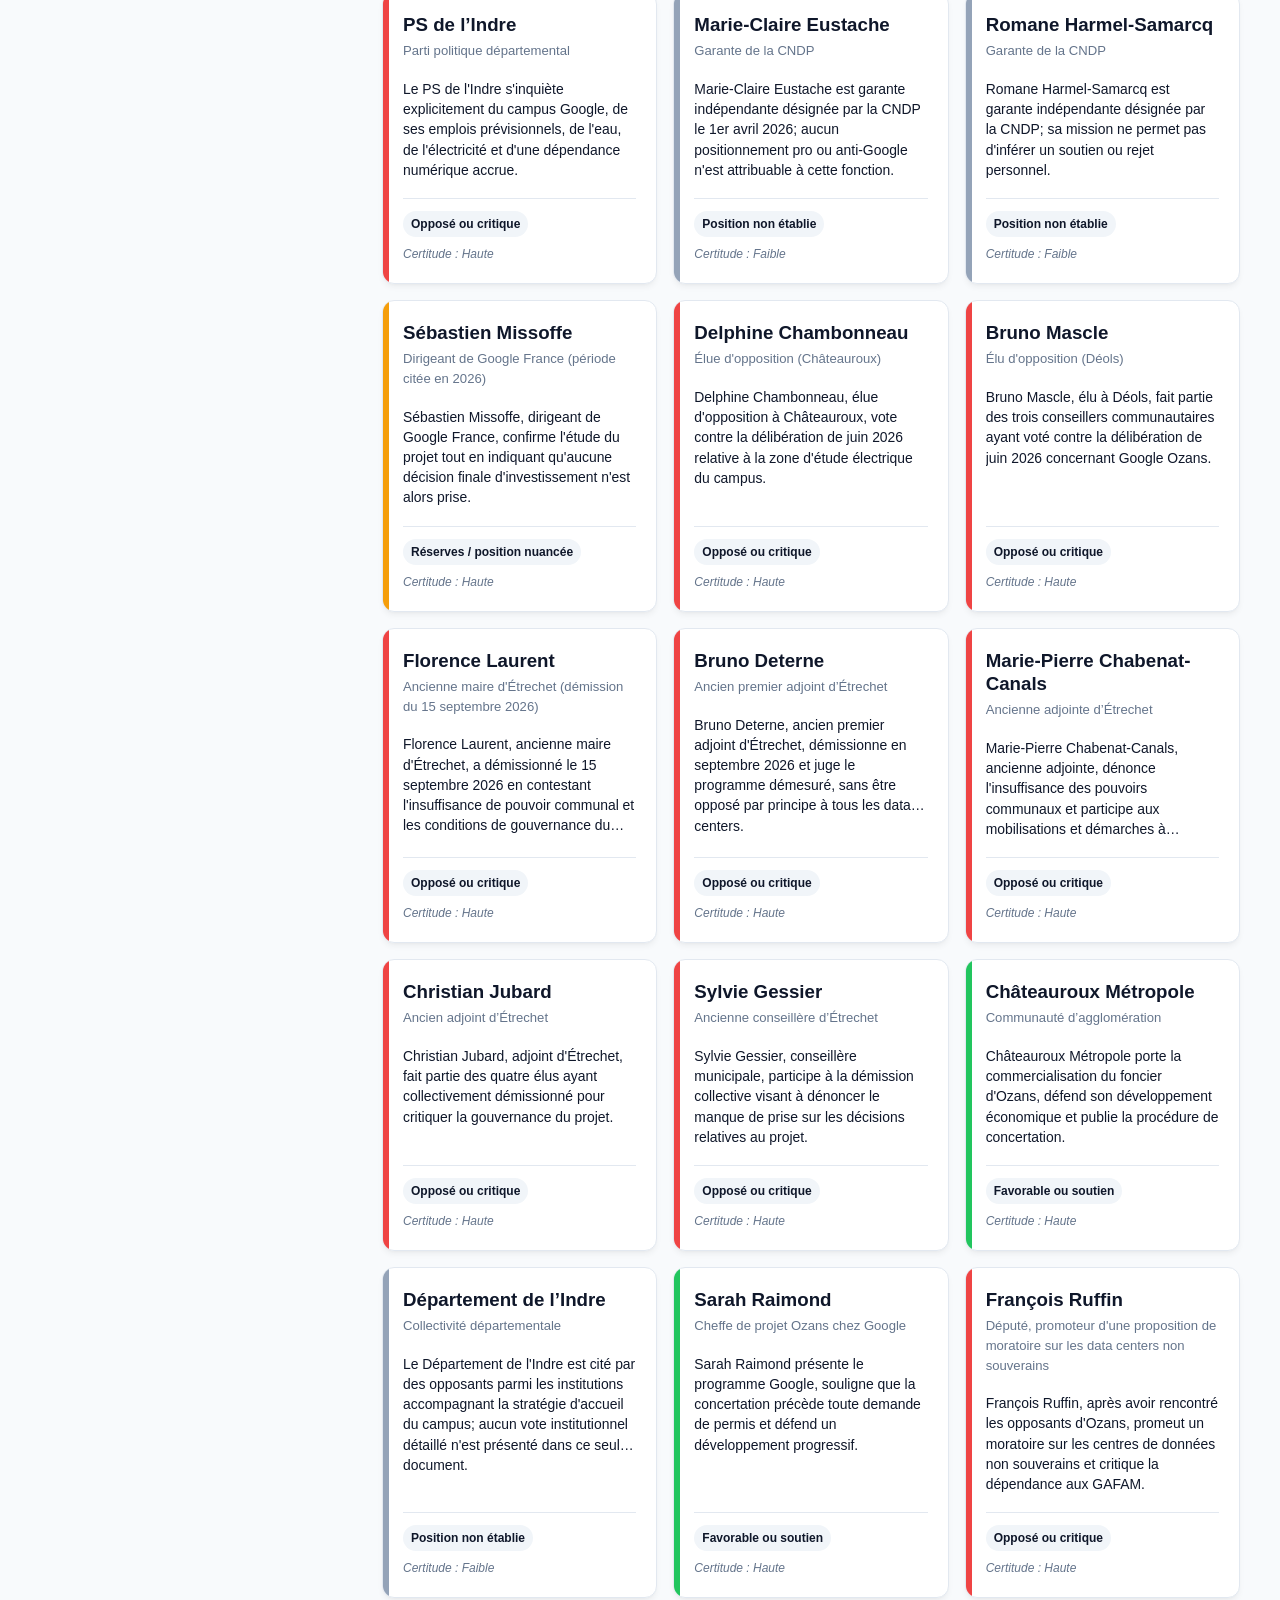
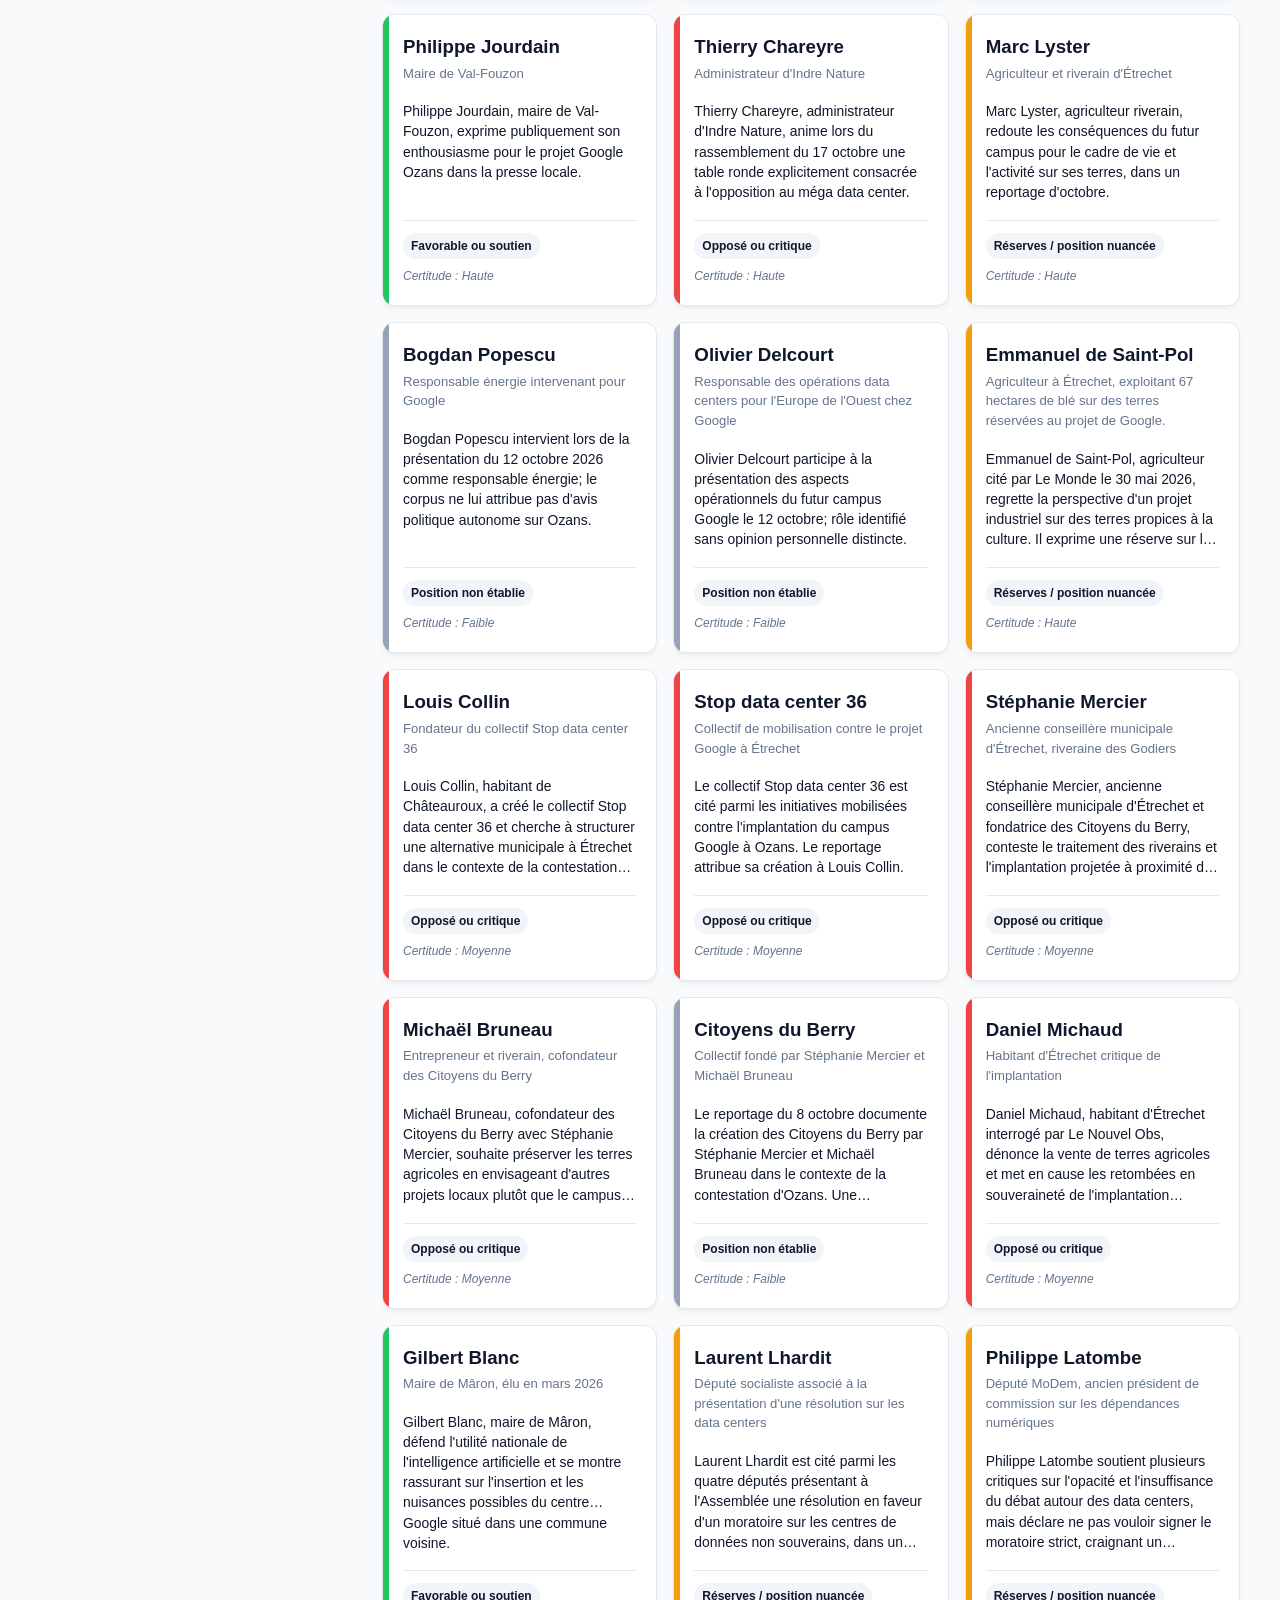
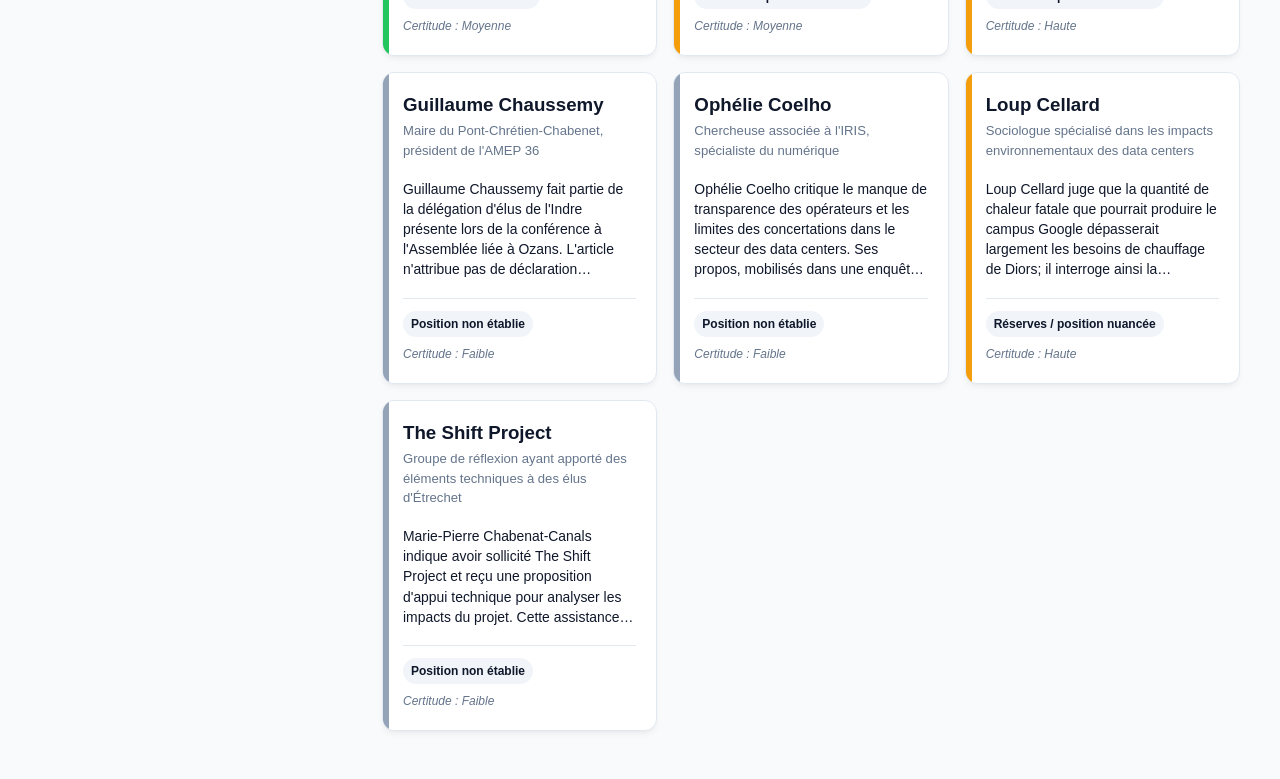
==== commit 11f0e0ab: "Châteauroux: add Par position to evolution chart using existing actor claims" ====
--- a/apps/cards/index.html
+++ b/apps/cards/index.html
@@ -5,7 +5,7 @@
   <meta name="viewport" content="width=device-width,initial-scale=1">
   <title>Cartographie des acteurs — Châteauroux</title>
   <link rel="stylesheet" href="../../assets/css/cards.css">
-  <link rel="stylesheet" href="../../assets/css/evolution.css">
+  <link rel="stylesheet" href="../../assets/css/evolution.css?v=20261109-position">
   <link rel="stylesheet" href="../../assets/css/chronology.css">
 </head>
 <body>
@@ -56,6 +56,6 @@
     <section id="tab-chronology" class="tab-content"><div class="chronology-shell"><div id="chronology-list" class="chrono-grid"></div><article class="list-card"><h2>Repères techniques et état d’avancement</h2><div id="fact-sheet" class="chrono-grid"></div></article></div></section>
   </div>
   <dialog id="dialog"><button class="close" type="button" aria-label="Fermer">×</button><div id="detail"></div></dialog>
-  <script type="module" src="../../assets/js/cards.js"></script>
+  <script type="module" src="../../assets/js/cards.js?v=20261109-position"></script>
 </body>
 </html>
--- a/assets/css/evolution.css
+++ b/assets/css/evolution.css
@@ -36,3 +36,8 @@
   .evolution-section-title { align-items: stretch; flex-direction: column; }
   .evolution-section-title input { width: 100%; }
 }
+
+/* Châteauroux — mode « Par position » */
+#tab-evolution .evolution-modes{flex-wrap:wrap}
+#tab-evolution .evolution-modes button{white-space:nowrap}
+@media(max-width:850px){#tab-evolution .evolution-modes{width:100%}}
